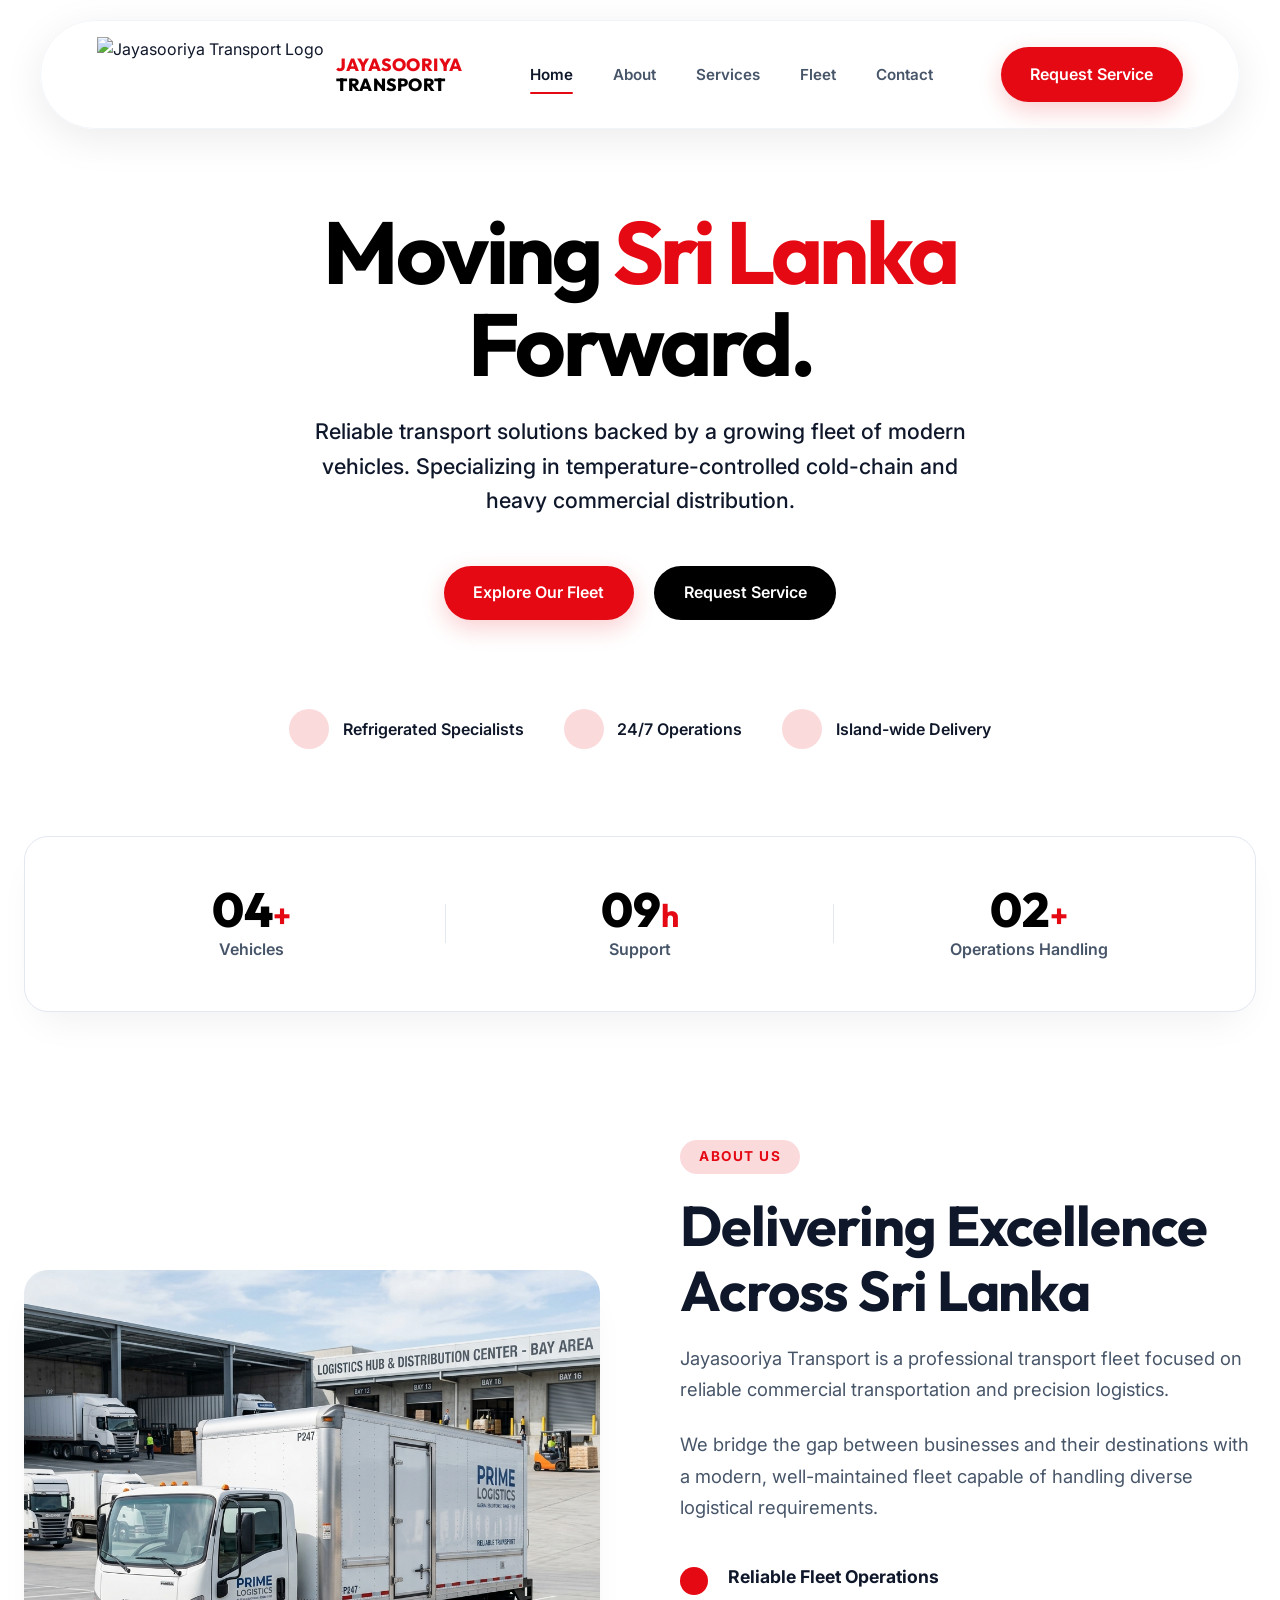
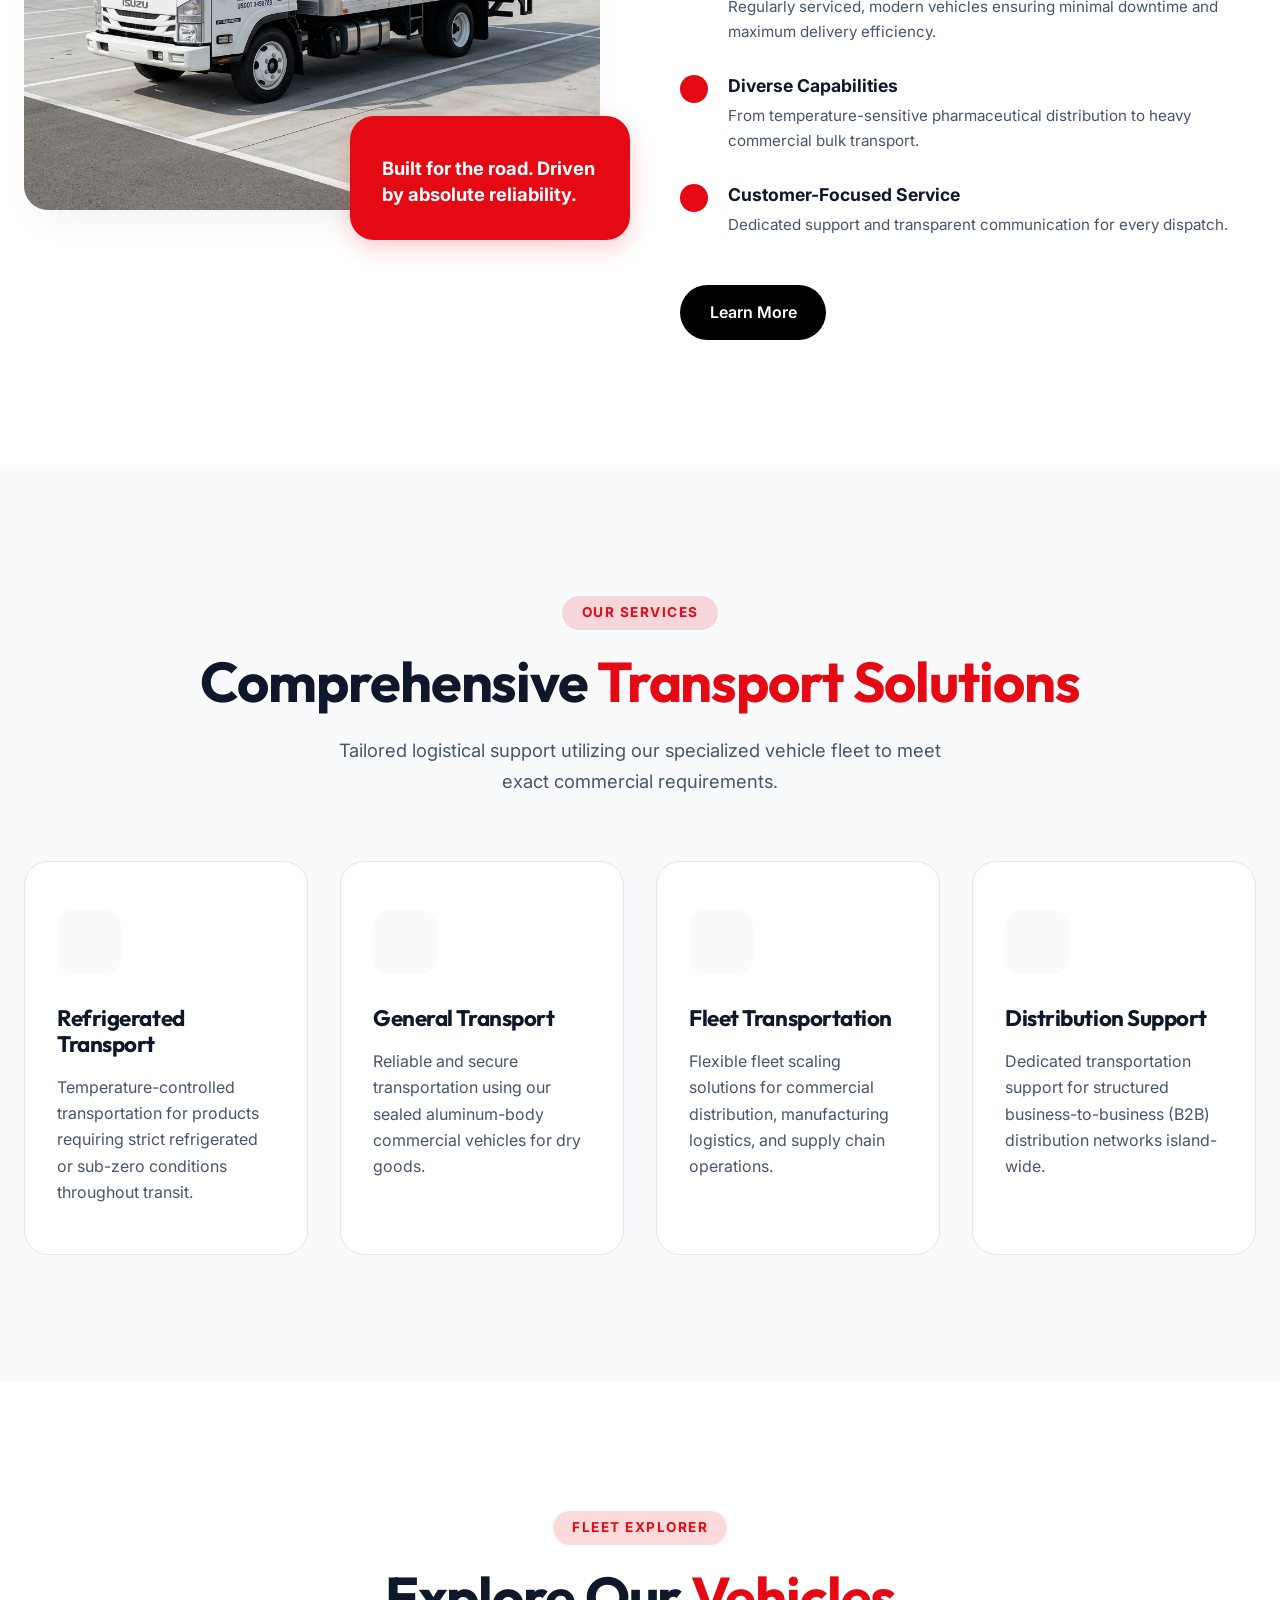
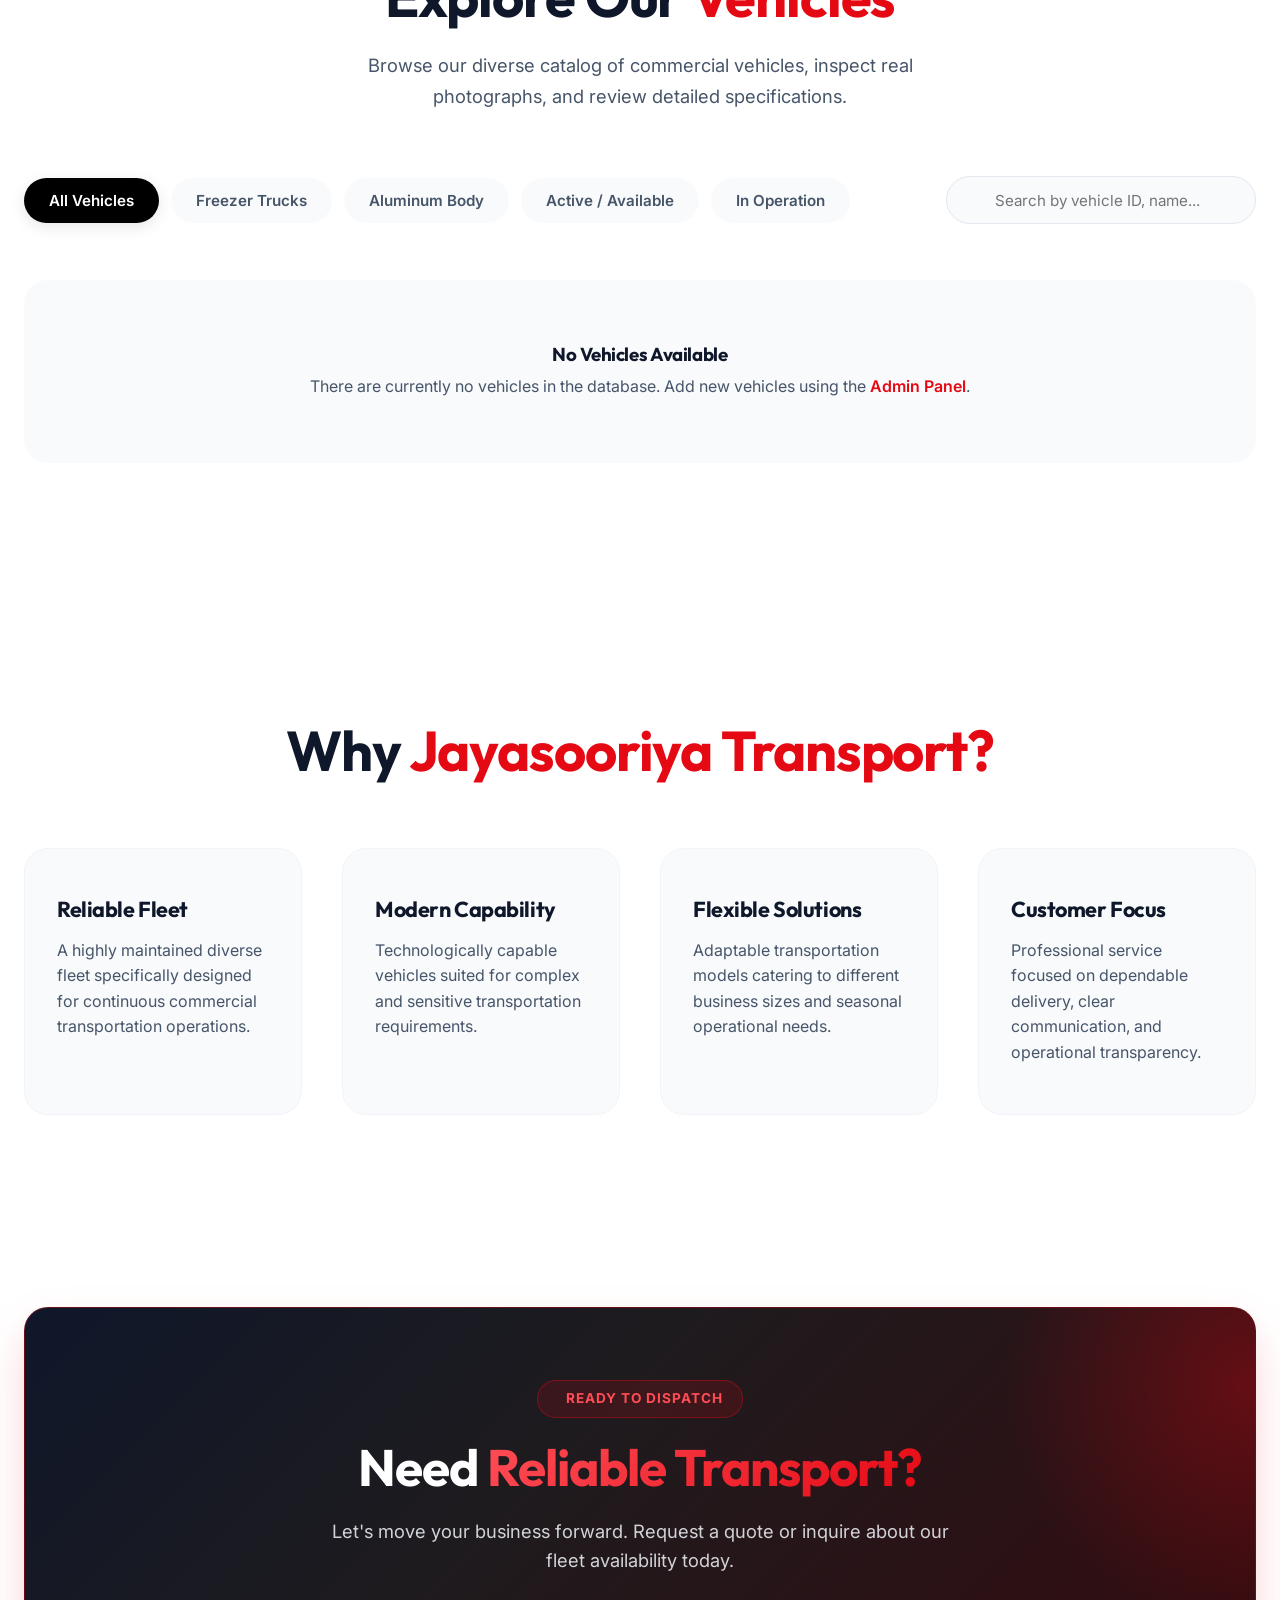
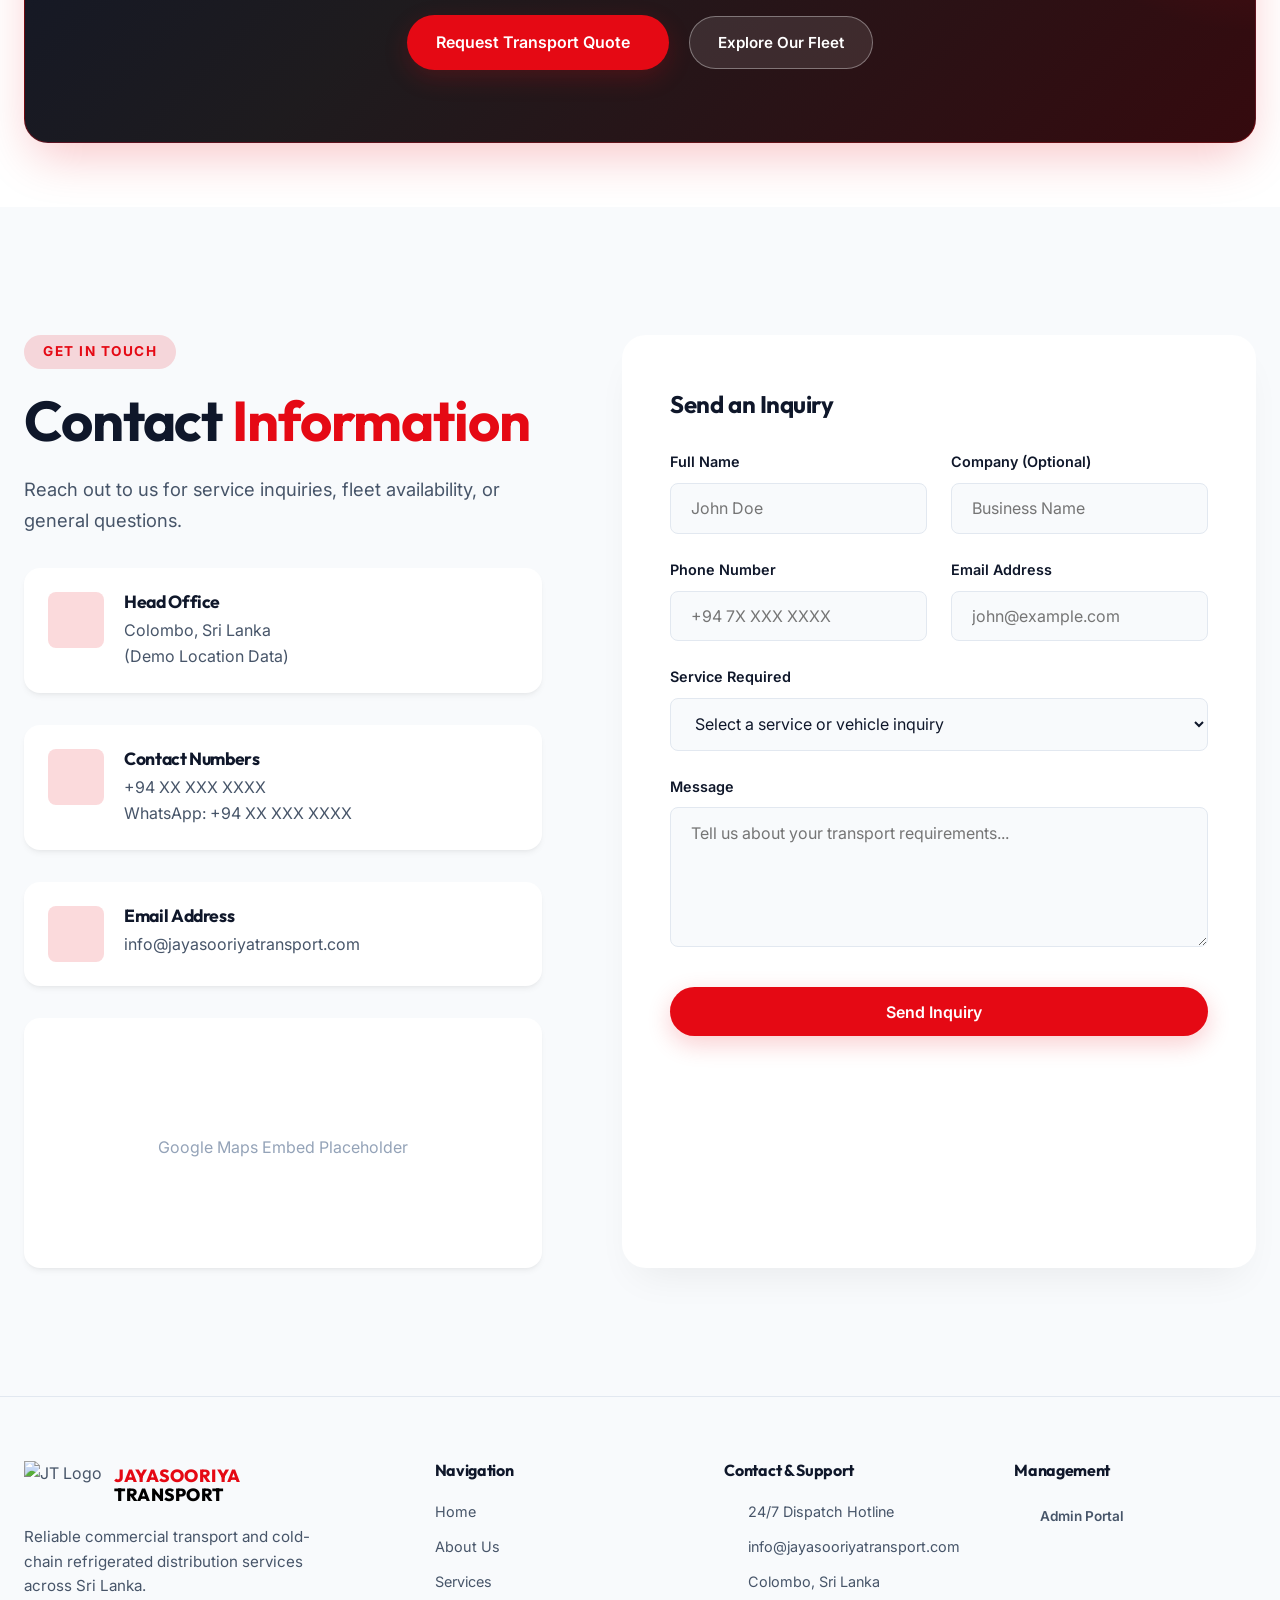
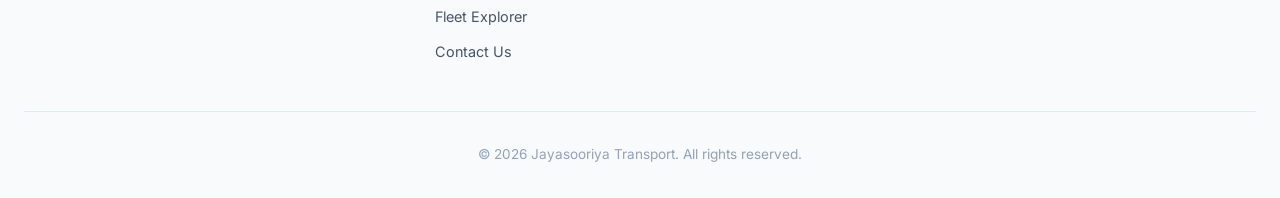
==== index.html @ 988f0a49 "UI Updates" ====
<!DOCTYPE html>
<html lang="en">
<head>
    <meta charset="UTF-8">
    <meta name="viewport" content="width=device-width, initial-scale=1.0">
    <title>Jayasooriya Transport | Transport & Logistics Sri Lanka</title>
    <meta name="description" content="Professional transport and logistics company in Sri Lanka, specializing in refrigerated freezer trucks and aluminum-body commercial transportation.">
    
    <link rel="stylesheet" href="css/style.css">
    
    <!-- Lucide Icons -->
    <script src="https://unpkg.com/lucide@latest"></script>
</head>
<body>

    <!-- NAVBAR -->
    <nav class="navbar" id="navbar">
        <div class="container nav-container">
            <a href="#" class="brand-logo" style="display:flex; align-items:center; gap:0.75rem; text-decoration:none;">
                <img src="https://i.postimg.cc/vHqSfWQH/Site-Logo.png" alt="Jayasooriya Transport Logo" class="brand-logo-img" id="mainLogo">
                <div class="brand-title" style="display:flex; flex-direction:column; font-family:var(--font-heading); font-size:1.1rem; font-weight:800; line-height:1.1; letter-spacing:0.5px;">
                    <span style="color: var(--primary);">JAYASOORIYA</span>
                    <span style="color: var(--secondary);">TRANSPORT</span>
                </div>
            </a>

            <ul class="nav-menu">
                <li><a href="#home" class="nav-link active">Home</a></li>
                <li><a href="#about" class="nav-link">About</a></li>
                <li><a href="#services" class="nav-link">Services</a></li>
                <li><a href="#fleet" class="nav-link">Fleet</a></li>
                <li><a href="#contact" class="nav-link">Contact</a></li>
            </ul>

            <div class="nav-actions">
                <a href="#contact" class="btn btn-primary">Request Service</a>
                <button class="mobile-toggle" id="mobileToggle" aria-label="Toggle Menu">
                    <i data-lucide="menu"></i>
                </button>
            </div>
        </div>
    </nav>

    <!-- MOBILE DRAWER -->
    <div class="drawer-overlay" id="drawerOverlay"></div>
    <div class="mobile-drawer" id="mobileDrawer">
        <div>
            <div class="drawer-header">
                <div class="brand-logo" style="display:flex; align-items:center; gap:0.75rem;">
                    <img src="https://i.postimg.cc/vHqSfWQH/Site-Logo.png" alt="JT Logo" class="brand-logo-img" style="height: 48px;">
                    <div class="brand-title" style="display:flex; flex-direction:column; font-family:var(--font-heading); font-size:1rem; font-weight:800; line-height:1.1; letter-spacing:0.5px;">
                        <span style="color: var(--primary);">JAYASOORIYA</span>
                        <span style="color: var(--secondary);">TRANSPORT</span>
                    </div>
                </div>
                <button class="mobile-toggle" id="closeDrawer" style="display:block;">
                    <i data-lucide="x"></i>
                </button>
            </div>
            <ul class="drawer-menu">
                <li><a href="#home" class="drawer-link drawer-close-trigger">Home</a></li>
                <li><a href="#about" class="drawer-link drawer-close-trigger">About Us</a></li>
                <li><a href="#services" class="drawer-link drawer-close-trigger">Our Services</a></li>
                <li><a href="#fleet" class="drawer-link drawer-close-trigger">Vehicle Fleet</a></li>
                <li><a href="#contact" class="drawer-link drawer-close-trigger">Contact</a></li>
                <li><a href="admin/index.html" class="drawer-link" style="color:var(--text-subtle); font-size:1rem; margin-top:2rem;">Admin Panel Demo</a></li>
            </ul>
        </div>
        <a href="#contact" class="btn btn-primary drawer-close-trigger" style="width: 100%;">Request Transport Service</a>
    </div>

    <!-- HERO SECTION WITH VIDEO BACKGROUND -->
    <section class="hero-video" id="home">
        <video autoplay muted loop playsinline class="hero-bg-video">
            <source src="assets/vehicles/demo-video.mp4" type="video/mp4">
        </video>
        <div class="hero-overlay"></div>
        
        <div class="container hero-content-center">
            <h1 class="hero-title">Moving <span class="text-gradient">Sri Lanka</span> Forward.</h1>
            <p class="hero-text">Reliable transport solutions backed by a growing fleet of modern vehicles. Specializing in temperature-controlled cold-chain and heavy commercial distribution.</p>
            
            <div class="hero-cta">
                <a href="#fleet" class="btn btn-primary">Explore Our Fleet</a>
                <a href="#contact" class="btn btn-secondary">Request Service</a>
            </div>

            <div class="hero-highlights">
                <div class="highlight-item">
                    <div class="highlight-icon"><i data-lucide="snowflake"></i></div>
                    <span>Refrigerated Specialists</span>
                </div>
                <div class="highlight-item">
                    <div class="highlight-icon"><i data-lucide="shield-check"></i></div>
                    <span>24/7 Operations</span>
                </div>
                <div class="highlight-item">
                    <div class="highlight-icon"><i data-lucide="map-pin"></i></div>
                    <span>Island-wide Delivery</span>
                </div>
            </div>
        </div>
    </section>

    <!-- HERO STATS BAR -->
    <div class="container hero-stats-bar">
        <div class="stats-card-container" id="statsContainer">
            <div class="stat-item">
                <div class="stat-number"><span data-target="10">00</span><span class="stat-suffix">+</span></div>
                <div class="stat-label">Vehicles</div>
            </div>
            <div class="stat-item">
                <div class="stat-number"><span data-target="24">00</span><span class="stat-suffix">h</span></div>
                <div class="stat-label">Support</div>
            </div>
            <div class="stat-item">
                <div class="stat-number"><span data-target="4">0</span><span class="stat-suffix">+</span></div>
                <div class="stat-label">Operations Handling</div>
            </div>
        </div>
    </div>

    <!-- ABOUT SECTION -->
    <section class="about-section" id="about">
        <div class="container about-grid">
            <div class="about-image-stack">
                <img src="assets/vehicles/aluminum-truck-1.png" alt="Jayasooriya Logistics" class="about-main-img" onerror="this.src='https://images.unsplash.com/photo-1592838064575-70ed626d3a0e?auto=format&fit=crop&w=800&q=80'">
                <div class="about-experience-badge">
                    <i data-lucide="quote" class="badge-quote-icon"></i>
                    <div class="badge-quote-text">Built for the road. Driven by absolute reliability.</div>
                </div>
            </div>
            <div class="about-content">
                <div class="section-tag">About Us</div>
                <h2 class="section-heading">Delivering Excellence <br>Across Sri Lanka</h2>
                <p class="section-subtitle" style="margin-bottom: 1.5rem;">Jayasooriya Transport is a professional transport fleet focused on reliable commercial transportation and precision logistics.</p>
                <p class="section-subtitle">We bridge the gap between businesses and their destinations with a modern, well-maintained fleet capable of handling diverse logistical requirements.</p>

                <div class="about-content-list">
                    <div class="about-list-item">
                        <div class="about-check-icon"><i data-lucide="check"></i></div>
                        <div class="about-item-text">
                            <strong>Reliable Fleet Operations</strong>
                            <p>Regularly serviced, modern vehicles ensuring minimal downtime and maximum delivery efficiency.</p>
                        </div>
                    </div>
                    <div class="about-list-item">
                        <div class="about-check-icon"><i data-lucide="check"></i></div>
                        <div class="about-item-text">
                            <strong>Diverse Capabilities</strong>
                            <p>From temperature-sensitive pharmaceutical distribution to heavy commercial bulk transport.</p>
                        </div>
                    </div>
                    <div class="about-list-item">
                        <div class="about-check-icon"><i data-lucide="check"></i></div>
                        <div class="about-item-text">
                            <strong>Customer-Focused Service</strong>
                            <p>Dedicated support and transparent communication for every dispatch.</p>
                        </div>
                    </div>
                </div>
                <a href="#services" class="btn btn-secondary">Learn More</a>
            </div>
        </div>
    </section>

    <!-- SERVICES SECTION -->
    <section class="services-section" id="services">
        <div class="container">
            <div class="section-header">
                <div class="section-tag">Our Services</div>
                <h2 class="section-heading">Comprehensive <span class="text-gradient">Transport Solutions</span></h2>
                <p class="section-subtitle">Tailored logistical support utilizing our specialized vehicle fleet to meet exact commercial requirements.</p>
            </div>

            <div class="services-grid">
                <!-- Refrigerated -->
                <div class="service-card cyan">
                    <div class="service-icon-box"><i data-lucide="snowflake"></i></div>
                    <h3 class="service-title">Refrigerated Transport</h3>
                    <p class="service-desc">Temperature-controlled transportation for products requiring strict refrigerated or sub-zero conditions throughout transit.</p>
                </div>
                <!-- General -->
                <div class="service-card">
                    <div class="service-icon-box"><i data-lucide="package"></i></div>
                    <h3 class="service-title">General Transport</h3>
                    <p class="service-desc">Reliable and secure transportation using our sealed aluminum-body commercial vehicles for dry goods.</p>
                </div>
                <!-- Fleet -->
                <div class="service-card">
                    <div class="service-icon-box"><i data-lucide="truck"></i></div>
                    <h3 class="service-title">Fleet Transportation</h3>
                    <p class="service-desc">Flexible fleet scaling solutions for commercial distribution, manufacturing logistics, and supply chain operations.</p>
                </div>
                <!-- Distribution -->
                <div class="service-card">
                    <div class="service-icon-box"><i data-lucide="map-pin"></i></div>
                    <h3 class="service-title">Distribution Support</h3>
                    <p class="service-desc">Dedicated transportation support for structured business-to-business (B2B) distribution networks island-wide.</p>
                </div>
            </div>
        </div>
    </section>

    <!-- FLEET EXPLORER SECTION (CORE) -->
    <section class="fleet-section" id="fleet">
        <div class="container">
            <div class="section-header">
                <div class="section-tag">Fleet Explorer</div>
                <h2 class="section-heading">Explore Our <span class="text-gradient">Vehicles</span></h2>
                <p class="section-subtitle">Browse our diverse catalog of commercial vehicles, inspect real photographs, and review detailed specifications.</p>
            </div>

            <!-- Fleet Controls -->
            <div class="fleet-controls">
                <div class="fleet-filters" id="fleetFilters">
                    <button class="filter-btn active" data-filter="all">All Vehicles</button>
                    <button class="filter-btn" data-filter="freezer">Freezer Trucks</button>
                    <button class="filter-btn" data-filter="aluminum">Aluminum Body</button>
                    <button class="filter-btn" data-filter="status-active">Active / Available</button>
                    <button class="filter-btn" data-filter="status-operation">In Operation</button>
                </div>
                <div class="fleet-search-box">
                    <i data-lucide="search" class="fleet-search-icon"></i>
                    <input type="text" class="fleet-search-input" id="fleetSearchInput" placeholder="Search by vehicle ID, name...">
                </div>
            </div>

            <!-- Fleet Grid -->
            <div class="fleet-grid" id="fleetGrid">
                <!-- Vehicle Cards will be dynamically injected here by fleet.js -->
            </div>
        </div>
    </section>

    <!-- WHY CHOOSE US -->
    <section class="why-us-section">
        <div class="container">
            <div class="section-header">
                <h2 class="section-heading">Why <span class="text-gradient">Jayasooriya Transport?</span></h2>
            </div>
            <div class="why-grid">
                <div class="why-card">
                    <i data-lucide="shield" class="why-icon"></i>
                    <h3 class="why-title">Reliable Fleet</h3>
                    <p class="why-desc">A highly maintained diverse fleet specifically designed for continuous commercial transportation operations.</p>
                </div>
                <div class="why-card">
                    <i data-lucide="settings" class="why-icon"></i>
                    <h3 class="why-title">Modern Capability</h3>
                    <p class="why-desc">Technologically capable vehicles suited for complex and sensitive transportation requirements.</p>
                </div>
                <div class="why-card">
                    <i data-lucide="git-merge" class="why-icon"></i>
                    <h3 class="why-title">Flexible Solutions</h3>
                    <p class="why-desc">Adaptable transportation models catering to different business sizes and seasonal operational needs.</p>
                </div>
                <div class="why-card">
                    <i data-lucide="users" class="why-icon"></i>
                    <h3 class="why-title">Customer Focus</h3>
                    <p class="why-desc">Professional service focused on dependable delivery, clear communication, and operational transparency.</p>
                </div>
            </div>
        </div>
    </section>

    <!-- CTA BANNER -->
    <section class="cta-banner-section">
        <div class="container">
            <div class="cta-box">
                <div class="cta-badge"><i data-lucide="truck"></i> Ready to Dispatch</div>
                <h2 class="cta-title">Need <span class="cta-highlight">Reliable Transport?</span></h2>
                <p class="cta-desc">Let's move your business forward. Request a quote or inquire about our fleet availability today.</p>
                <div class="cta-buttons">
                    <a href="#contact" class="btn btn-primary btn-lg">Request Transport Quote <i data-lucide="arrow-right"></i></a>
                    <a href="#fleet" class="btn btn-cta-outline">Explore Our Fleet</a>
                </div>
            </div>
        </div>
    </section>

    <!-- CONTACT & LOCATION SECTION -->
    <section class="contact-section" id="contact">
        <div class="container contact-grid">
            
            <div class="contact-info-panel">
                <div>
                    <div class="section-tag">Get in Touch</div>
                    <h2 class="section-heading">Contact <span class="text-gradient">Information</span></h2>
                    <p class="section-subtitle">Reach out to us for service inquiries, fleet availability, or general questions.</p>
                </div>

                <div class="info-card">
                    <div class="info-icon"><i data-lucide="map-pin"></i></div>
                    <div class="info-details">
                        <h4>Head Office</h4>
                        <p>Colombo, Sri Lanka<br>(Demo Location Data)</p>
                    </div>
                </div>

                <div class="info-card">
                    <div class="info-icon"><i data-lucide="phone"></i></div>
                    <div class="info-details">
                        <h4>Contact Numbers</h4>
                        <p>+94 XX XXX XXXX</p>
                        <p>WhatsApp: +94 XX XXX XXXX</p>
                    </div>
                </div>

                <div class="info-card">
                    <div class="info-icon"><i data-lucide="mail"></i></div>
                    <div class="info-details">
                        <h4>Email Address</h4>
                        <a href="mailto:info@jayasooriyatransport.com">info@jayasooriyatransport.com</a>
                    </div>
                </div>

                <!-- Google Maps Placeholder -->
                <div class="map-placeholder-box">
                    <div style="color:var(--text-subtle); display:flex; flex-direction:column; align-items:center; gap:0.5rem;">
                        <i data-lucide="map" style="font-size: 2rem;"></i>
                        <span>Google Maps Embed Placeholder</span>
                    </div>
                    <!-- Replace with real iframe when available -->
                    <!-- <iframe src="MAPS_URL" allowfullscreen="" loading="lazy"></iframe> -->
                </div>
            </div>

            <div class="contact-form-card">
                <h3 style="font-size: 1.5rem; margin-bottom: 2rem;">Send an Inquiry</h3>
                <form id="contactForm">
                    <div class="form-group-row">
                        <div class="form-group">
                            <label class="form-label">Full Name</label>
                            <input type="text" class="form-control" required placeholder="John Doe">
                        </div>
                        <div class="form-group">
                            <label class="form-label">Company (Optional)</label>
                            <input type="text" class="form-control" placeholder="Business Name">
                        </div>
                    </div>
                    <div class="form-group-row">
                        <div class="form-group">
                            <label class="form-label">Phone Number</label>
                            <input type="tel" class="form-control" required placeholder="+94 7X XXX XXXX">
                        </div>
                        <div class="form-group">
                            <label class="form-label">Email Address</label>
                            <input type="email" class="form-control" required placeholder="john@example.com">
                        </div>
                    </div>
                    <div class="form-group">
                        <label class="form-label">Service Required</label>
                        <select class="form-control" id="serviceSelect" required>
                            <option value="" disabled selected>Select a service or vehicle inquiry</option>
                            <option value="refrigerated">Refrigerated Transport</option>
                            <option value="general">General Cargo Transport</option>
                            <option value="fleet">Fleet Logistics</option>
                            <option value="specific_vehicle" id="specificVehicleOption">Inquire about specific vehicle</option>
                            <option value="other">Other Inquiry</option>
                        </select>
                    </div>
                    <div class="form-group" id="vehicleIdGroup" style="display: none;">
                        <label class="form-label">Vehicle ID</label>
                        <input type="text" class="form-control" id="inquiryVehicleId" readonly style="background: var(--dark-bg); color: var(--primary);">
                    </div>
                    <div class="form-group">
                        <label class="form-label">Message</label>
                        <textarea class="form-control" required placeholder="Tell us about your transport requirements..."></textarea>
                    </div>
                    <button type="submit" class="btn btn-primary" style="width: 100%; margin-top: 1rem;">Send Inquiry <i data-lucide="send"></i></button>
                </form>
            </div>

        </div>
    </section>

    <!-- FOOTER -->
    <footer class="footer">
        <div class="container">
            <div class="footer-grid">
                <div class="footer-brand">
                    <div class="brand-logo" style="display:flex; align-items:center; gap:0.75rem;">
                        <img src="https://i.postimg.cc/vHqSfWQH/Site-Logo.png" alt="JT Logo" class="brand-logo-img" style="height: 48px;">
                        <div class="brand-title" style="display:flex; flex-direction:column; font-family:var(--font-heading); font-size:1.1rem; font-weight:800; line-height:1.1; letter-spacing:0.5px;">
                            <span style="color: var(--primary);">JAYASOORIYA</span>
                            <span style="color: var(--secondary);">TRANSPORT</span>
                        </div>
                    </div>
                    <p>Reliable commercial transport and cold-chain refrigerated distribution services across Sri Lanka.</p>
                </div>
                
                <div>
                    <h4 class="footer-title">Navigation</h4>
                    <ul class="footer-links">
                        <li><a href="#home">Home</a></li>
                        <li><a href="#about">About Us</a></li>
                        <li><a href="#services">Services</a></li>
                        <li><a href="#fleet">Fleet Explorer</a></li>
                        <li><a href="#contact">Contact Us</a></li>
                    </ul>
                </div>

                <div>
                    <h4 class="footer-title">Contact & Support</h4>
                    <ul class="footer-links">
                        <li><i data-lucide="phone" style="width:16px; display:inline-block; vertical-align:middle; margin-right:4px;"></i> 24/7 Dispatch Hotline</li>
                        <li><i data-lucide="mail" style="width:16px; display:inline-block; vertical-align:middle; margin-right:4px;"></i> info@jayasooriyatransport.com</li>
                        <li><i data-lucide="map-pin" style="width:16px; display:inline-block; vertical-align:middle; margin-right:4px;"></i> Colombo, Sri Lanka</li>
                    </ul>
                </div>

                <div>
                    <h4 class="footer-title">Management</h4>
                    <ul class="footer-links">
                        <li><a href="admin/index.html" class="btn btn-outline" style="padding: 6px 16px; font-size: 0.85rem;"><i data-lucide="lock"></i> Admin Portal</a></li>
                    </ul>
                </div>
            </div>

            <div class="footer-bottom">
                <p>&copy; 2026 Jayasooriya Transport. All rights reserved.</p>
            </div>
        </div>
    </footer>

    <!-- VEHICLE DETAIL MODAL (Injected/managed by fleet.js) -->
    <div class="modal-backdrop" id="vehicleModal">
        <div class="modal-dialog">
            <button class="modal-close-btn" id="closeVehicleModal" aria-label="Close modal">
                <i data-lucide="x"></i>
            </button>
            <div class="modal-content-grid" id="modalContent">
                <!-- Content dynamically injected here -->
            </div>
        </div>
    </div>

    <!-- LIGHTBOX MODAL (For full screen image view) -->
    <div class="lightbox-modal" id="lightboxModal">
        <button class="lightbox-close" id="lightboxClose"><i data-lucide="x"></i></button>
        <img src="" alt="Full Screen" class="lightbox-img" id="lightboxImage">
        <button class="gallery-nav-btn gallery-prev" id="lightboxPrev"><i data-lucide="chevron-left"></i></button>
        <button class="gallery-nav-btn gallery-next" id="lightboxNext"><i data-lucide="chevron-right"></i></button>
    </div>

    <!-- TOAST NOTIFICATION -->
    <div class="toast-notification" id="toastBox">
        <i data-lucide="check-circle" style="color: var(--status-active);"></i>
        <div>
            <strong style="display:block; font-size: 0.95rem;">Success</strong>
            <span style="font-size: 0.85rem; color: var(--text-muted);" id="toastMessage">Your message has been sent.</span>
        </div>
    </div>

    <!-- Scripts -->
    <script src="js/config.js"></script>
    <script src="js/neon-db.js"></script>
    <script src="js/fleet-data.js"></script>
    <script src="js/fleet.js"></script>
    <script src="js/main.js"></script>
    
    <!-- Initialize Lucide Icons -->
    <script>
        lucide.createIcons();
    </script>
</body>
</html>
---- css/style.css ----
/* ==========================================================================
   JAYASOORIYA TRANSPORT - NEXT-GEN LIGHT DESIGN SYSTEM
   ========================================================================== */

@import url('https://fonts.googleapis.com/css2?family=Inter:wght@300;400;500;600;700&family=Outfit:wght@400;500;600;700;800&display=swap');

/* --- COLOR SYSTEM & DESIGN TOKENS --- */
:root {
    /* Brand Colors */
    --primary: #E50914;          /* Bold Brand Red */
    --primary-hover: #B80710;
    --primary-glow: rgba(229, 9, 20, 0.15);
    
    --secondary: #000000;        /* Deep Black */
    --secondary-hover: #1A1A1A;
    --secondary-glow: rgba(0, 0, 0, 0.1);

    /* Backgrounds */
    --bg-light: #FFFFFF;         /* Crisp White */
    --surface: #F8FAFC;          /* Soft Gray for sections */
    --surface-elevated: #FFFFFF; /* Cards */
    
    /* Borders */
    --border-light: #F1F5F9;
    --border: #E2E8F0;
    --border-dark: #CBD5E1;

    /* Typography */
    --text-main: #0F172A;        /* Near black for readability */
    --text-muted: #475569;       /* Slate gray for secondary text */
    --text-subtle: #94A3B8;

    /* Status Colors */
    --status-active: #10B981;    /* Emerald green */
    --status-active-bg: rgba(16, 185, 129, 0.1);
    --status-operation: #3B82F6; /* Sapphire blue */
    --status-operation-bg: rgba(59, 130, 246, 0.1);

    /* Fonts */
    --font-heading: 'Outfit', -apple-system, BlinkMacSystemFont, sans-serif;
    --font-body: 'Inter', -apple-system, BlinkMacSystemFont, sans-serif;

    /* Geometry */
    --radius-sm: 8px;
    --radius-md: 16px;
    --radius-lg: 24px;
    --radius-full: 9999px;

    /* Shadows (Soft & Modern) */
    --shadow-sm: 0 4px 6px -1px rgba(0, 0, 0, 0.05), 0 2px 4px -2px rgba(0, 0, 0, 0.05);
    --shadow-card: 0 20px 40px -15px rgba(0, 0, 0, 0.07);
    --shadow-hover: 0 25px 50px -12px rgba(0, 0, 0, 0.15);
    --shadow-glow: 0 8px 25px rgba(229, 9, 20, 0.2);

    /* Animation */
    --transition-fast: 0.2s cubic-bezier(0.4, 0, 0.2, 1);
    --transition-normal: 0.4s cubic-bezier(0.16, 1, 0.3, 1);
}

/* --- RESET & BASE STYLES --- */
*, *::before, *::after {
    box-sizing: border-box;
    margin: 0;
    padding: 0;
}

html {
    scroll-behavior: smooth;
    font-size: 16px;
}

body {
    font-family: var(--font-body);
    background-color: var(--bg-light);
    color: var(--text-main);
    line-height: 1.6;
    overflow-x: hidden;
    -webkit-font-smoothing: antialiased;
}

a {
    color: inherit;
    text-decoration: none;
}

button, input, select, textarea {
    font-family: inherit;
    font-size: inherit;
}

img {
    max-width: 100%;
    height: auto;
    display: block;
}

.container {
    width: 100%;
    max-width: 1280px;
    margin: 0 auto;
    padding: 0 1.5rem;
}

/* --- TYPOGRAPHY UTILITIES --- */
h1, h2, h3, h4, h5, h6 {
    font-family: var(--font-heading);
    font-weight: 700;
    line-height: 1.15;
    color: var(--text-main);
    letter-spacing: -0.02em;
}

.section-tag {
    display: inline-flex;
    align-items: center;
    gap: 0.5rem;
    padding: 0.4rem 1.2rem;
    background: var(--primary-glow);
    color: var(--primary);
    border-radius: var(--radius-full);
    font-size: 0.85rem;
    font-weight: 700;
    text-transform: uppercase;
    letter-spacing: 1.5px;
    margin-bottom: 1.25rem;
}

.section-heading {
    font-size: clamp(2.25rem, 4.5vw, 3.5rem);
    margin-bottom: 1.25rem;
}

.section-subtitle {
    color: var(--text-muted);
    font-size: 1.15rem;
    max-width: 650px;
    line-height: 1.7;
}

.text-gradient {
    color: var(--primary); /* Replaced gradient with solid brand red for cleaner look */
}

/* --- BUTTON SYSTEM --- */
.btn {
    display: inline-flex;
    align-items: center;
    justify-content: center;
    gap: 0.6rem;
    padding: 0.9rem 1.85rem;
    border-radius: var(--radius-full);
    font-weight: 600;
    font-size: 1rem;
    cursor: pointer;
    transition: var(--transition-fast);
    border: none;
    text-align: center;
    white-space: nowrap;
}

.btn-primary {
    background: var(--primary);
    color: #FFFFFF;
    box-shadow: var(--shadow-glow);
}

.btn-primary:hover {
    background: var(--primary-hover);
    transform: translateY(-2px);
    box-shadow: 0 12px 30px rgba(229, 9, 20, 0.3);
}

.btn-secondary {
    background: var(--secondary);
    color: #FFFFFF;
}

.btn-secondary:hover {
    background: var(--secondary-hover);
    transform: translateY(-2px);
    box-shadow: 0 10px 25px rgba(0, 0, 0, 0.2);
}

/* --- NAVIGATION BAR --- */
.navbar {
    position: fixed;
    top: 20px;
    left: 50%;
    transform: translateX(-50%);
    width: 95%;
    max-width: 1200px;
    border-radius: 100px;
    z-index: 1000;
    padding: 1rem 2rem;
    transition: var(--transition-normal);
    background: rgba(255, 255, 255, 0.95);
    backdrop-filter: blur(20px);
    -webkit-backdrop-filter: blur(20px);
    border: 1px solid var(--border-light);
    box-shadow: 0 10px 40px rgba(0, 0, 0, 0.08);
}

.navbar.scrolled {
    padding: 0.75rem 2rem;
    background: rgba(255, 255, 255, 0.98);
    box-shadow: 0 10px 30px rgba(0, 0, 0, 0.12);
}

.nav-container {
    display: flex;
    align-items: center;
    justify-content: space-between;
}

.brand-logo {
    display: flex;
    align-items: center;
}

.brand-logo-img {
    height: 75px;
    width: auto;
    object-fit: contain;
}

.nav-menu {
    display: flex;
    align-items: center;
    gap: 2.5rem;
    list-style: none;
}

.nav-link {
    font-weight: 600;
    font-size: 0.95rem;
    color: var(--text-muted);
    transition: var(--transition-fast);
    position: relative;
    padding: 0.5rem 0;
}

.nav-link:hover,
.nav-link.active {
    color: var(--text-main);
}

.nav-link::after {
    content: '';
    position: absolute;
    bottom: -2px;
    left: 0;
    width: 0;
    height: 2px;
    background: var(--primary);
    transition: var(--transition-fast);
    border-radius: 2px;
}

.nav-link:hover::after,
.nav-link.active::after {
    width: 100%;
}

.nav-actions {
    display: flex;
    align-items: center;
    gap: 1rem;
}

.mobile-toggle {
    display: none;
    background: transparent;
    border: none;
    color: var(--text-main);
    font-size: 1.5rem;
    cursor: pointer;
    padding: 0.5rem;
}

/* Mobile Drawer */
.mobile-drawer {
    position: fixed;
    top: 0;
    right: -100%;
    width: 85%;
    max-width: 400px;
    height: 100vh;
    background: var(--bg-light);
    z-index: 1001;
    padding: 2.5rem 2rem;
    display: flex;
    flex-direction: column;
    justify-content: space-between;
    transition: var(--transition-normal);
    box-shadow: -15px 0 50px rgba(0, 0, 0, 0.1);
}

.mobile-drawer.open {
    right: 0;
}

.drawer-overlay {
    position: fixed;
    inset: 0;
    background: rgba(15, 23, 42, 0.4);
    backdrop-filter: blur(4px);
    z-index: 1000;
    opacity: 0;
    pointer-events: none;
    transition: var(--transition-fast);
}

.drawer-overlay.open {
    opacity: 1;
    pointer-events: auto;
}

.drawer-header {
    display: flex;
    align-items: center;
    justify-content: space-between;
    margin-bottom: 3rem;
}

.drawer-menu {
    list-style: none;
    display: flex;
    flex-direction: column;
    gap: 1.75rem;
}

.drawer-link {
    font-size: 1.35rem;
    font-weight: 700;
    color: var(--text-main);
    transition: var(--transition-fast);
}

.drawer-link:hover,
.drawer-link.active {
    color: var(--primary);
}

/* --- HERO SECTION WITH VIDEO BACKGROUND --- */
.hero-video {
    position: relative;
    width: 100%;
    min-height: 100vh;
    display: flex;
    align-items: center;
    justify-content: center;
    overflow: hidden;
    padding-top: 160px;
    padding-bottom: 80px;
}

.hero-bg-video {
    position: absolute;
    top: 50%;
    left: 50%;
    min-width: 100%;
    min-height: 100%;
    width: auto;
    height: auto;
    transform: translate(-50%, -50%);
    object-fit: cover;
    z-index: -2;
}

.hero-overlay {
    position: absolute;
    inset: 0;
    background: linear-gradient(135deg, rgba(255, 255, 255, 0.6) 0%, rgba(255, 255, 255, 0.2) 100%);
    z-index: -1;
}

.hero-content-center {
    position: relative;
    z-index: 1;
    text-align: center;
    max-width: 900px;
    margin: 0 auto;
    display: flex;
    flex-direction: column;
    align-items: center;
}

.hero-title {
    font-size: clamp(3.5rem, 7vw, 5.5rem);
    margin-bottom: 1.5rem;
    letter-spacing: -0.04em;
    line-height: 1.05;
    color: var(--secondary);
}

.hero-title span {
    color: var(--primary);
}

.hero-text {
    font-size: 1.35rem;
    color: var(--text-main);
    margin-bottom: 3rem;
    max-width: 700px;
    line-height: 1.6;
    font-weight: 500;
}

.hero-cta {
    display: flex;
    gap: 1.25rem;
    justify-content: center;
    margin-bottom: 4rem;
}

.hero-highlights {
    display: flex;
    gap: 2.5rem;
    justify-content: center;
    flex-wrap: wrap;
    background: rgba(255, 255, 255, 0.85);
    backdrop-filter: blur(15px);
    padding: 1.5rem 3rem;
    border-radius: 100px;
    box-shadow: var(--shadow-md);
    border: 1px solid rgba(255, 255, 255, 0.6);
}

.highlight-item {
    display: flex;
    align-items: center;
    gap: 0.85rem;
    font-weight: 600;
    color: var(--text-main);
}

.highlight-icon {
    width: 40px;
    height: 40px;
    border-radius: 50%;
    background: var(--primary-glow);
    color: var(--primary);
    display: flex;
    align-items: center;
    justify-content: center;
    font-size: 1.1rem;
}

/* --- HERO STATISTICS BAR --- */
.hero-stats-bar {
    margin-top: -4rem;
    position: relative;
    z-index: 10;
}

.stats-card-container {
    background: var(--bg-light);
    border: 1px solid var(--border);
    border-radius: var(--radius-lg);
    padding: 3rem;
    display: grid;
    grid-template-columns: repeat(3, 1fr);
    gap: 2rem;
    box-shadow: var(--shadow-card);
}

.stat-item {
    text-align: center;
    position: relative;
}

.stat-item:not(:last-child)::after {
    content: '';
    position: absolute;
    right: -1rem;
    top: 25%;
    height: 50%;
    width: 1px;
    background: var(--border);
}

.stat-number {
    font-family: var(--font-heading);
    font-size: 3rem;
    font-weight: 800;
    color: var(--secondary);
    margin-bottom: 0.25rem;
    display: inline-block;
    line-height: 1;
}

.stat-label {
    color: var(--text-muted);
    font-size: 1rem;
    font-weight: 600;
}

.stat-suffix {
    color: var(--primary);
    font-size: 2rem;
    font-weight: 700;
}

/* --- ABOUT SECTION --- */
.about-section {
    padding: 8rem 0;
    background: var(--bg-light);
}

.about-grid {
    display: grid;
    grid-template-columns: 1fr 1fr;
    gap: 5rem;
    align-items: center;
}

.about-image-stack {
    position: relative;
}

.about-main-img {
    border-radius: var(--radius-lg);
    width: 100%;
    height: 540px;
    object-fit: cover;
    box-shadow: var(--shadow-card);
}

.about-experience-badge {
    position: absolute;
    bottom: -30px;
    right: -30px;
    background: var(--primary);
    color: #FFF;
    padding: 2rem;
    border-radius: var(--radius-lg);
    box-shadow: var(--shadow-glow);
    display: flex;
    flex-direction: column;
    gap: 0.5rem;
    max-width: 280px;
}

.badge-quote-icon {
    font-size: 2.5rem;
    opacity: 0.8;
}

.badge-quote-text {
    font-size: 1.15rem;
    font-weight: 700;
    line-height: 1.4;
}

.about-content-list {
    display: flex;
    flex-direction: column;
    gap: 1.75rem;
    margin: 2.5rem 0 3rem 0;
}

.about-list-item {
    display: flex;
    align-items: flex-start;
    gap: 1.25rem;
}

.about-check-icon {
    width: 28px;
    height: 28px;
    border-radius: 50%;
    background: var(--primary);
    color: #FFF;
    display: flex;
    align-items: center;
    justify-content: center;
    font-size: 0.9rem;
    flex-shrink: 0;
    margin-top: 0.2rem;
}

.about-item-text strong {
    display: block;
    color: var(--text-main);
    font-size: 1.1rem;
    margin-bottom: 0.25rem;
}

.about-item-text p {
    color: var(--text-muted);
    font-size: 0.95rem;
}

/* --- SERVICES SECTION --- */
.services-section {
    padding: 8rem 0;
    background: var(--surface);
}

.section-header {
    text-align: center;
    margin-bottom: 4rem;
}

.section-header .section-subtitle {
    margin: 0 auto;
}

.services-grid {
    display: grid;
    grid-template-columns: repeat(auto-fit, minmax(280px, 1fr));
    gap: 2rem;
}

.service-card {
    background: var(--bg-light);
    border: 1px solid var(--border);
    border-radius: var(--radius-lg);
    padding: 3rem 2rem;
    transition: var(--transition-normal);
    position: relative;
    overflow: hidden;
}

.service-card::after {
    content: '';
    position: absolute;
    bottom: 0;
    left: 0;
    width: 0;
    height: 4px;
    background: var(--primary);
    transition: var(--transition-normal);
}

.service-card:hover {
    transform: translateY(-8px);
    box-shadow: var(--shadow-hover);
    border-color: transparent;
}

.service-card:hover::after {
    width: 100%;
}

.service-icon-box {
    width: 64px;
    height: 64px;
    border-radius: 16px;
    background: var(--surface);
    color: var(--secondary);
    display: flex;
    align-items: center;
    justify-content: center;
    font-size: 1.8rem;
    margin-bottom: 2rem;
    transition: var(--transition-normal);
}

.service-card:hover .service-icon-box {
    background: var(--primary-glow);
    color: var(--primary);
    transform: scale(1.1);
}

.service-title {
    font-size: 1.4rem;
    margin-bottom: 1rem;
}

.service-desc {
    color: var(--text-muted);
    font-size: 1rem;
    line-height: 1.65;
}

/* --- FLEET EXPLORER SECTION --- */
.fleet-section {
    padding: 8rem 0;
    background: var(--bg-light);
}

.fleet-controls {
    display: flex;
    flex-wrap: wrap;
    align-items: center;
    justify-content: space-between;
    gap: 1.5rem;
    margin-bottom: 3.5rem;
}

.fleet-filters {
    display: flex;
    flex-wrap: wrap;
    gap: 0.75rem;
}

.filter-btn {
    padding: 0.75rem 1.5rem;
    border-radius: var(--radius-full);
    background: var(--surface);
    border: 1px solid transparent;
    color: var(--text-muted);
    font-size: 0.95rem;
    font-weight: 600;
    cursor: pointer;
    transition: var(--transition-fast);
}

.filter-btn:hover {
    color: var(--text-main);
    background: var(--border-light);
}

.filter-btn.active {
    background: var(--secondary);
    color: #FFF;
    box-shadow: 0 4px 15px rgba(0,0,0,0.1);
}

.fleet-search-box {
    position: relative;
    min-width: 300px;
}

.fleet-search-input {
    width: 100%;
    padding: 0.85rem 1.25rem 0.85rem 3rem;
    background: var(--surface);
    border: 1px solid var(--border);
    border-radius: var(--radius-full);
    color: var(--text-main);
    font-size: 0.95rem;
    transition: var(--transition-fast);
}

.fleet-search-input:focus {
    outline: none;
    border-color: var(--secondary);
    background: var(--bg-light);
    box-shadow: 0 0 0 4px var(--border-light);
}

.fleet-search-icon {
    position: absolute;
    left: 1.2rem;
    top: 50%;
    transform: translateY(-50%);
    color: var(--text-subtle);
    font-size: 1.1rem;
}

.fleet-grid {
    display: grid;
    grid-template-columns: repeat(auto-fill, minmax(350px, 1fr));
    gap: 2.5rem;
}

.vehicle-card {
    background: var(--bg-light);
    border: 1px solid var(--border);
    border-radius: var(--radius-lg);
    overflow: hidden;
    transition: var(--transition-normal);
    display: flex;
    flex-direction: column;
}

.vehicle-card:hover {
    transform: translateY(-8px);
    box-shadow: var(--shadow-hover);
    border-color: transparent;
}

.vehicle-card-image-wrap {
    position: relative;
    height: 240px;
    overflow: hidden;
    background: var(--surface);
}

.vehicle-card-img {
    width: 100%;
    height: 100%;
    object-fit: cover;
    transition: transform 0.6s ease;
}

.vehicle-card:hover .vehicle-card-img {
    transform: scale(1.05);
}

.vehicle-badge-id {
    position: absolute;
    top: 1rem;
    left: 1rem;
    padding: 0.4rem 1rem;
    background: var(--bg-light);
    border-radius: var(--radius-full);
    font-size: 0.85rem;
    font-weight: 700;
    color: var(--secondary);
    box-shadow: var(--shadow-sm);
}

.vehicle-badge-status {
    position: absolute;
    top: 1rem;
    right: 1rem;
    padding: 0.4rem 1rem;
    border-radius: var(--radius-full);
    font-size: 0.75rem;
    font-weight: 700;
    text-transform: uppercase;
    letter-spacing: 0.5px;
    box-shadow: var(--shadow-sm);
}

.status-active {
    background: var(--bg-light);
    color: var(--status-active);
}

.status-operation {
    background: var(--bg-light);
    color: var(--status-operation);
}

.vehicle-card-body {
    padding: 2rem;
    display: flex;
    flex-direction: column;
    flex-grow: 1;
}

.vehicle-category-tag {
    font-size: 0.8rem;
    font-weight: 700;
    color: var(--primary);
    text-transform: uppercase;
    letter-spacing: 1px;
    margin-bottom: 0.5rem;
}

.vehicle-card-title {
    font-size: 1.4rem;
    margin-bottom: 1rem;
}

.vehicle-specs-summary {
    display: flex;
    flex-wrap: wrap;
    gap: 0.75rem 1.25rem;
    margin-bottom: 2rem;
    padding-bottom: 1.5rem;
    border-bottom: 1px solid var(--border);
}

.spec-pill {
    font-size: 0.9rem;
    color: var(--text-muted);
    display: flex;
    align-items: center;
    gap: 0.5rem;
}

.spec-pill i {
    color: var(--secondary);
    font-size: 1rem;
}

.vehicle-card-footer {
    margin-top: auto;
}

.empty-fleet-state {
    grid-column: 1 / -1;
    text-align: center;
    padding: 6rem 2rem;
    background: var(--surface);
    border-radius: var(--radius-lg);
}

.empty-fleet-state i {
    font-size: 3rem;
    color: var(--text-subtle);
    margin-bottom: 1rem;
}

/* --- VEHICLE DETAIL MODAL & LIGHTBOX --- */
.modal-backdrop {
    position: fixed;
    inset: 0;
    z-index: 2000;
    background: rgba(15, 23, 42, 0.6);
    backdrop-filter: blur(8px);
    -webkit-backdrop-filter: blur(8px);
    display: flex;
    align-items: center;
    justify-content: center;
    padding: 2rem 1rem;
    opacity: 0;
    pointer-events: none;
    transition: var(--transition-fast);
    overflow-y: auto;
}

.modal-backdrop.active {
    opacity: 1;
    pointer-events: auto;
}

.modal-dialog {
    background: var(--bg-light);
    border-radius: var(--radius-lg);
    width: 100%;
    max-width: 1100px;
    max-height: 90vh;
    overflow-y: auto;
    box-shadow: 0 25px 50px -12px rgba(0, 0, 0, 0.25);
    position: relative;
    transform: scale(0.98);
    transition: var(--transition-normal);
}

.modal-backdrop.active .modal-dialog {
    transform: scale(1);
}

.modal-close-btn {
    position: absolute;
    top: 1.5rem;
    right: 1.5rem;
    z-index: 10;
    width: 44px;
    height: 44px;
    border-radius: 50%;
    background: var(--surface);
    border: none;
    color: var(--text-main);
    display: flex;
    align-items: center;
    justify-content: center;
    cursor: pointer;
    font-size: 1.25rem;
    transition: var(--transition-fast);
}

.modal-close-btn:hover {
    background: var(--border);
    transform: rotate(90deg);
}

.modal-content-grid {
    display: grid;
    grid-template-columns: 1fr 1fr;
}

.modal-gallery-side {
    padding: 2.5rem;
    background: var(--surface);
    display: flex;
    flex-direction: column;
    gap: 1.5rem;
}

.main-image-container {
    position: relative;
    height: 420px;
    border-radius: var(--radius-md);
    overflow: hidden;
    background: var(--bg-light);
    box-shadow: var(--shadow-sm);
}

.modal-main-img {
    width: 100%;
    height: 100%;
    object-fit: cover;
    transition: transform 0.4s ease;
    cursor: zoom-in;
}

.modal-main-img:hover {
    transform: scale(1.02);
}

.lightbox-trigger-badge {
    position: absolute;
    bottom: 1rem;
    right: 1rem;
    padding: 0.5rem 1rem;
    background: var(--bg-light);
    border-radius: var(--radius-full);
    font-size: 0.85rem;
    font-weight: 600;
    color: var(--text-main);
    cursor: pointer;
    display: flex;
    align-items: center;
    gap: 0.5rem;
    box-shadow: var(--shadow-sm);
}

.modal-thumbnails-strip {
    display: flex;
    gap: 1rem;
    overflow-x: auto;
    padding-bottom: 0.5rem;
}

.thumb-item {
    width: 100px;
    height: 75px;
    border-radius: var(--radius-sm);
    overflow: hidden;
    border: 3px solid transparent;
    cursor: pointer;
    opacity: 0.6;
    transition: var(--transition-fast);
    flex-shrink: 0;
}

.thumb-item.active,
.thumb-item:hover {
    opacity: 1;
    border-color: var(--primary);
}

.thumb-item img {
    width: 100%;
    height: 100%;
    object-fit: cover;
}

.modal-info-side {
    padding: 3.5rem 3rem;
    display: flex;
    flex-direction: column;
}

.modal-header-meta {
    display: flex;
    align-items: center;
    gap: 1rem;
    margin-bottom: 1rem;
}

.modal-vehicle-title {
    font-size: 2.5rem;
    margin-bottom: 1rem;
}

.modal-vehicle-desc {
    color: var(--text-muted);
    font-size: 1.05rem;
    margin-bottom: 2.5rem;
    line-height: 1.7;
}

.specs-grid-title {
    font-size: 1.15rem;
    font-weight: 700;
    margin-bottom: 1.25rem;
    display: flex;
    align-items: center;
    gap: 0.5rem;
    color: var(--secondary);
}

.specs-grid-table {
    display: grid;
    grid-template-columns: repeat(2, 1fr);
    gap: 1.25rem;
    margin-bottom: 3rem;
    background: var(--surface);
    padding: 1.5rem;
    border-radius: var(--radius-md);
    border: 1px solid var(--border);
}

.spec-cell {
    display: flex;
    flex-direction: column;
}

.spec-key {
    font-size: 0.8rem;
    color: var(--text-subtle);
    text-transform: uppercase;
    letter-spacing: 0.5px;
    margin-bottom: 0.25rem;
    font-weight: 600;
}

.spec-val {
    font-size: 1rem;
    font-weight: 600;
    color: var(--text-main);
}

.modal-action-footer {
    margin-top: auto;
}

/* Lightbox overlay */
.lightbox-modal {
    position: fixed;
    inset: 0;
    z-index: 3000;
    background: rgba(0, 0, 0, 0.95);
    display: flex;
    align-items: center;
    justify-content: center;
    opacity: 0;
    pointer-events: none;
    transition: var(--transition-fast);
}

.lightbox-modal.active {
    opacity: 1;
    pointer-events: auto;
}

.lightbox-img {
    max-width: 90vw;
    max-height: 85vh;
    object-fit: contain;
}

.lightbox-close {
    position: absolute;
    top: 2rem;
    right: 2rem;
    width: 48px;
    height: 48px;
    border-radius: 50%;
    background: rgba(255, 255, 255, 0.1);
    color: #fff;
    cursor: pointer;
    border: none;
    font-size: 1.5rem;
    display: flex;
    align-items: center;
    justify-content: center;
}

.gallery-nav-btn {
    position: absolute;
    top: 50%;
    transform: translateY(-50%);
    width: 56px;
    height: 56px;
    border-radius: 50%;
    background: rgba(255, 255, 255, 0.1);
    color: #fff;
    border: none;
    cursor: pointer;
    font-size: 2rem;
    display: flex;
    align-items: center;
    justify-content: center;
    transition: var(--transition-fast);
}

.gallery-nav-btn:hover {
    background: var(--primary);
}
.gallery-prev { left: 2rem; }
.gallery-next { right: 2rem; }

/* --- WHY CHOOSE US SECTION --- */
.why-us-section {
    padding: 8rem 0;
    background: var(--bg-light);
}

.why-grid {
    display: grid;
    grid-template-columns: repeat(auto-fit, minmax(260px, 1fr));
    gap: 2.5rem;
}

.why-card {
    background: var(--surface);
    border: 1px solid var(--border-light);
    padding: 3rem 2rem;
    border-radius: var(--radius-lg);
    transition: var(--transition-normal);
}

.why-card:hover {
    background: var(--bg-light);
    box-shadow: var(--shadow-hover);
    transform: translateY(-5px);
}

.why-icon {
    font-size: 2.5rem;
    color: var(--primary);
    margin-bottom: 1.5rem;
}

.why-title {
    font-size: 1.35rem;
    margin-bottom: 1rem;
}

.why-desc {
    color: var(--text-muted);
    font-size: 1rem;
    line-height: 1.6;
}

/* --- CALL TO ACTION BANNER --- */
.cta-banner-section {
    padding: 4rem 0;
    background: var(--bg-light);
}

.cta-box {
    background: linear-gradient(135deg, #0F172A 0%, #1E1B1E 40%, #350A0E 100%);
    border: 1px solid rgba(229, 9, 20, 0.35);
    border-radius: 24px;
    padding: 4.5rem 2.5rem;
    text-align: center;
    position: relative;
    overflow: hidden;
    box-shadow: 0 20px 50px -10px rgba(229, 9, 20, 0.25);
    display: flex;
    flex-direction: column;
    align-items: center;
}

.cta-box::before {
    content: '';
    position: absolute;
    top: -40%;
    right: -20%;
    width: 500px;
    height: 500px;
    border-radius: 50%;
    background: radial-gradient(circle, rgba(229, 9, 20, 0.3) 0%, transparent 70%);
    pointer-events: none;
}

.cta-badge {
    display: inline-flex;
    align-items: center;
    gap: 0.5rem;
    padding: 0.45rem 1.2rem;
    border-radius: 100px;
    background: rgba(229, 9, 20, 0.15);
    border: 1px solid rgba(229, 9, 20, 0.4);
    color: #FF4D56;
    font-size: 0.85rem;
    font-weight: 700;
    text-transform: uppercase;
    letter-spacing: 1px;
    margin-bottom: 1.25rem;
}

.cta-title {
    color: #FFFFFF;
    font-size: clamp(2.25rem, 4vw, 3.25rem);
    margin-bottom: 1.25rem;
    line-height: 1.15;
}

.cta-highlight {
    color: var(--primary);
    background: linear-gradient(135deg, #FF4D56 0%, #E50914 100%);
    -webkit-background-clip: text;
    -webkit-text-fill-color: transparent;
}

.cta-desc {
    color: rgba(241, 245, 249, 0.85);
    font-size: 1.15rem;
    max-width: 620px;
    margin: 0 auto 2.5rem auto;
    line-height: 1.6;
}

.cta-buttons {
    display: flex;
    justify-content: center;
    align-items: center;
    gap: 1.25rem;
    flex-wrap: wrap;
    position: relative;
    z-index: 2;
}

.btn-cta-outline {
    background: rgba(255, 255, 255, 0.1);
    border: 1px solid rgba(255, 255, 255, 0.35);
    color: #FFFFFF;
    padding: 0.85rem 1.75rem;
    border-radius: 100px;
    font-size: 0.95rem;
    font-weight: 600;
    transition: var(--transition-normal);
    text-decoration: none;
    display: inline-flex;
    align-items: center;
    gap: 0.5rem;
}

.btn-cta-outline:hover {
    background: #FFFFFF;
    color: #0F172A;
    border-color: #FFFFFF;
    transform: translateY(-2px);
}

/* --- CONTACT & LOCATION SECTION --- */
.contact-section {
    padding: 8rem 0;
    background: var(--surface);
}

.contact-grid {
    display: grid;
    grid-template-columns: 0.9fr 1.1fr;
    gap: 5rem;
}

.contact-info-panel {
    display: flex;
    flex-direction: column;
    gap: 2rem;
}

.info-card {
    display: flex;
    align-items: flex-start;
    gap: 1.25rem;
    padding: 1.5rem;
    background: var(--bg-light);
    border-radius: var(--radius-md);
    box-shadow: var(--shadow-sm);
}

.info-icon {
    width: 56px;
    height: 56px;
    border-radius: var(--radius-sm);
    background: var(--primary-glow);
    color: var(--primary);
    display: flex;
    align-items: center;
    justify-content: center;
    font-size: 1.5rem;
    flex-shrink: 0;
}

.info-details h4 {
    font-size: 1.1rem;
    margin-bottom: 0.35rem;
}

.info-details p, .info-details a {
    color: var(--text-muted);
    font-size: 1rem;
}

.info-details a:hover {
    color: var(--primary);
}

.map-placeholder-box {
    width: 100%;
    height: 250px;
    border-radius: var(--radius-md);
    overflow: hidden;
    background: var(--bg-light);
    position: relative;
    display: flex;
    align-items: center;
    justify-content: center;
    box-shadow: var(--shadow-sm);
}

.contact-form-card {
    background: var(--bg-light);
    border-radius: var(--radius-lg);
    padding: 3.5rem 3rem;
    box-shadow: var(--shadow-card);
}

.form-group-row {
    display: grid;
    grid-template-columns: 1fr 1fr;
    gap: 1.5rem;
}

.form-group {
    margin-bottom: 1.5rem;
    display: flex;
    flex-direction: column;
    gap: 0.6rem;
}

.form-label {
    font-size: 0.9rem;
    font-weight: 600;
    color: var(--text-main);
}

.form-control {
    width: 100%;
    padding: 0.9rem 1.25rem;
    background: var(--surface);
    border: 1px solid var(--border);
    border-radius: var(--radius-sm);
    color: var(--text-main);
    font-size: 1rem;
    transition: var(--transition-fast);
}

.form-control:focus {
    outline: none;
    border-color: var(--secondary);
    background: var(--bg-light);
    box-shadow: 0 0 0 4px var(--border-light);
}

textarea.form-control {
    resize: vertical;
    min-height: 140px;
}

/* Toast */
.toast-notification {
    position: fixed;
    bottom: 2rem;
    right: 2rem;
    z-index: 4000;
    padding: 1.25rem 2rem;
    background: var(--secondary);
    border-radius: var(--radius-md);
    color: #FFF;
    box-shadow: var(--shadow-hover);
    display: flex;
    align-items: center;
    gap: 1rem;
    transform: translateY(100px);
    opacity: 0;
    transition: var(--transition-normal);
}

.toast-notification.show {
    transform: translateY(0);
    opacity: 1;
}

/* --- FOOTER --- */
.footer {
    background: var(--surface);
    border-top: 1px solid var(--border);
    padding: 4rem 0 2rem 0;
    color: var(--text-muted);
}

.footer-grid {
    display: grid;
    grid-template-columns: 1.5fr repeat(3, 1fr);
    gap: 3rem;
    margin-bottom: 3rem;
}

.footer-brand p {
    margin-top: 1rem;
    font-size: 0.95rem;
    max-width: 300px;
    line-height: 1.6;
}

.footer-title {
    color: var(--text-main);
    font-size: 1rem;
    margin-bottom: 1.25rem;
    font-weight: 700;
}

.footer-links {
    list-style: none;
    display: flex;
    flex-direction: column;
    gap: 0.75rem;
    font-size: 0.9rem;
}

.footer-links a {
    color: var(--text-muted);
    text-decoration: none;
    transition: var(--transition-fast);
}

.footer-links a:hover {
    color: var(--primary);
}

.footer-bottom {
    padding-top: 2rem;
    border-top: 1px solid var(--border);
    display: flex;
    align-items: center;
    justify-content: center;
    font-size: 0.85rem;
    color: var(--text-subtle);
    text-align: center;
}

/* --- RESPONSIVE MEDIA QUERIES --- */

/* Tablet */
@media (max-width: 1024px) {
    .about-grid,
    .contact-grid,
    .modal-content-grid {
        grid-template-columns: 1fr;
    }

    .stats-card-container {
        grid-template-columns: repeat(2, 1fr);
    }

    .stat-item:nth-child(2)::after {
        display: none;
    }

    .footer-grid {
        grid-template-columns: 1fr 1fr;
    }

    .fleet-grid {
        grid-template-columns: repeat(auto-fill, minmax(300px, 1fr));
    }

    .modal-info-side {
        padding: 2.5rem 2rem;
    }
}

/* Mobile */
@media (max-width: 768px) {

    /* ===== GLOBAL OVERFLOW FIX ===== */
    html, body {
        overflow-x: hidden;
        width: 100%;
    }

    .container {
        padding: 0 1rem;
    }

    /* ===== NAVBAR ===== */
    .nav-menu, .nav-actions .btn {
        display: none;
    }
    .mobile-toggle {
        display: block;
    }
    .navbar {
        top: 8px;
        width: 94%;
        border-radius: 50px;
        padding: 0.6rem 1rem;
    }
    .brand-logo-img {
        height: 36px !important;
    }
    .brand-title {
        font-size: 0.75rem !important;
    }

    /* ===== HERO SECTION ===== */
    .hero-video {
        padding: 7rem 0 3rem 0;
        min-height: auto;
    }
    .hero-content-center {
        max-width: 100%;
        padding: 0 1rem;
    }
    .section-tag {
        font-size: 0.75rem;
        padding: 0.35rem 0.9rem;
    }
    .hero-title {
        font-size: 2.2rem;
        word-break: break-word;
    }
    .hero-text {
        font-size: 1rem;
        margin-bottom: 2rem;
        padding: 0 0.5rem;
    }
    .hero-cta {
        flex-direction: column;
        width: 100%;
        padding: 0 1rem;
        gap: 0.75rem;
        margin-bottom: 2rem;
    }
    .hero-cta .btn {
        width: 100%;
        justify-content: center;
    }
    .hero-highlights {
        flex-direction: column;
        gap: 1rem;
        padding: 1.25rem;
        border-radius: 16px;
        width: calc(100% - 2rem);
        margin: 0 1rem;
        align-items: flex-start;
    }
    .highlight-item {
        font-size: 0.9rem;
    }

    /* ===== STATS BAR ===== */
    .hero-stats-bar {
        margin-top: 1.5rem;
    }
    .stats-card-container {
        grid-template-columns: repeat(2, 1fr);
        gap: 1.25rem;
        padding: 1.5rem;
    }
    .stat-number {
        font-size: 2rem;
    }
    .stat-label {
        font-size: 0.85rem;
    }
    .stat-item::after {
        display: none !important;
    }

    /* ===== SECTIONS GENERAL ===== */
    .about-section,
    .services-section,
    .fleet-section,
    .why-us-section,
    .contact-section {
        padding: 4rem 0;
    }
    .cta-banner-section {
        padding: 2rem 0;
    }
    .section-heading {
        font-size: 1.75rem !important;
        padding: 0 0.5rem;
    }
    .section-subtitle {
        font-size: 1rem;
        padding: 0 0.5rem;
    }

    /* ===== ABOUT SECTION ===== */
    .about-grid {
        gap: 3rem;
    }
    .about-main-img {
        height: 280px;
    }
    .about-experience-badge {
        position: relative;
        bottom: auto;
        right: auto;
        margin-top: -2rem;
        margin-left: 1rem;
        margin-right: 1rem;
        max-width: none;
        padding: 1.25rem;
    }

    /* ===== SERVICES ===== */
    .services-grid {
        grid-template-columns: 1fr;
    }
    .service-card {
        padding: 2rem 1.5rem;
    }

    /* ===== FLEET ===== */
    .fleet-section {
        padding: 3rem 0;
    }
    .section-header {
        margin-bottom: 2rem;
    }
    .fleet-controls {
        flex-direction: column;
        align-items: stretch;
        gap: 1rem;
        margin-bottom: 2rem;
    }
    .fleet-filters {
        overflow-x: auto;
        flex-wrap: nowrap;
        gap: 0.5rem;
        padding-bottom: 0.5rem;
        -webkit-overflow-scrolling: touch;
    }
    .filter-btn {
        flex-shrink: 0;
        padding: 0.6rem 1.2rem;
        font-size: 0.85rem;
    }
    .fleet-search-box {
        width: 100%;
        min-width: unset;
    }
    .fleet-grid {
        grid-template-columns: 1fr;
        gap: 1.25rem;
    }
    .vehicle-card {
        border-radius: 16px;
    }
    .vehicle-card:hover {
        transform: none;
    }
    .vehicle-card-image-wrap {
        height: 200px;
    }
    .vehicle-card-body {
        padding: 1.25rem;
    }
    .vehicle-card-title {
        font-size: 1.2rem;
    }
    .vehicle-specs-summary {
        gap: 0.5rem 1rem;
        margin-bottom: 1.25rem;
        padding-bottom: 1rem;
    }
    .spec-pill {
        font-size: 0.8rem;
    }

    /* ===== WHY US ===== */
    .why-grid {
        grid-template-columns: 1fr;
    }
    .why-card {
        padding: 2rem 1.5rem;
    }

    /* ===== CTA BANNER ===== */
    .cta-box {
        padding: 3rem 1.5rem;
        border-radius: 16px;
    }
    .cta-title {
        font-size: 1.75rem;
    }
    .cta-desc {
        font-size: 1rem;
    }
    .cta-buttons {
        flex-direction: column;
        width: 100%;
    }
    .cta-buttons .btn {
        width: 100%;
    }

    /* ===== CONTACT ===== */
    .contact-grid {
        gap: 2.5rem;
    }
    .contact-form-card {
        padding: 2rem 1.25rem;
        border-radius: 16px;
    }
    .form-group-row {
        grid-template-columns: 1fr;
    }
    .info-card {
        padding: 1rem;
    }

    /* ===== FOOTER ===== */
    .footer {
        padding: 3rem 0 2rem 0;
    }
    .footer-grid {
        grid-template-columns: 1fr;
        gap: 2.5rem;
    }
    .footer-bottom {
        flex-direction: column;
        gap: 1rem;
        text-align: center;
    }

    /* ===== VEHICLE DETAIL MODAL — FULL MOBILE OVERHAUL ===== */
    .modal-backdrop {
        padding: 0;
        align-items: flex-end;
    }
    .modal-dialog {
        margin: 0;
        border-radius: 20px 20px 0 0;
        max-height: 92vh;
        width: 100%;
        max-width: 100%;
        overflow-y: auto;
        -webkit-overflow-scrolling: touch;
    }
    .modal-close-btn {
        position: absolute;
        top: 0.75rem;
        right: 0.75rem;
        z-index: 20;
        width: 36px;
        height: 36px;
        background: rgba(255,255,255,0.9);
        backdrop-filter: blur(10px);
        box-shadow: 0 2px 8px rgba(0,0,0,0.15);
    }
    .modal-content-grid {
        grid-template-columns: 1fr;
    }

    /* Gallery — full bleed image */
    .modal-gallery-side {
        padding: 0;
        gap: 0;
        background: var(--bg-light);
    }
    .main-image-container {
        height: 240px;
        border-radius: 0;
        box-shadow: none;
    }
    .modal-main-img {
        border-radius: 0;
    }
    .lightbox-trigger-badge {
        font-size: 0.75rem;
        padding: 0.4rem 0.8rem;
        bottom: 0.75rem;
        right: 0.75rem;
    }

    /* Thumbnails — horizontal scroll row */
    .modal-thumbnails-strip {
        gap: 0.5rem;
        padding: 0.75rem 1rem;
        overflow-x: auto;
        -webkit-overflow-scrolling: touch;
    }
    .thumb-item {
        width: 64px;
        height: 48px;
        border-radius: 8px;
        border-width: 2px;
        flex-shrink: 0;
    }

    /* Info side */
    .modal-info-side {
        padding: 1.25rem 1.25rem 2rem 1.25rem;
    }
    .modal-header-meta {
        flex-wrap: wrap;
        gap: 0.5rem;
        margin-bottom: 0.75rem;
    }
    .modal-header-meta .section-tag {
        font-size: 0.7rem;
        padding: 0.3rem 0.75rem;
    }
    .modal-vehicle-title {
        font-size: 1.35rem;
        margin-bottom: 0.75rem;
    }
    .modal-vehicle-desc {
        font-size: 0.9rem;
        margin-bottom: 1.5rem;
        line-height: 1.6;
    }
    .specs-grid-title {
        font-size: 1rem;
        margin-bottom: 0.75rem;
    }
    .specs-grid-table {
        grid-template-columns: 1fr 1fr;
        gap: 0.75rem;
        padding: 1rem;
        margin-bottom: 1.5rem;
    }
    .spec-key {
        font-size: 0.7rem;
    }
    .spec-val {
        font-size: 0.85rem;
    }
    .modal-action-footer {
        padding-bottom: 1rem;
    }
    .modal-action-footer .btn {
        width: 100%;
        justify-content: center;
        font-size: 0.9rem;
    }

    /* ===== LIGHTBOX ===== */
    .lightbox-modal {
        padding: 0;
    }
    .lightbox-img {
        max-width: 100vw;
        max-height: 80vh;
    }
    .lightbox-close {
        top: 1rem;
        right: 1rem;
        width: 40px;
        height: 40px;
    }
    .gallery-nav-btn {
        width: 36px;
        height: 36px;
        font-size: 1.25rem;
    }
    .gallery-prev { left: 0.5rem; }
    .gallery-next { right: 0.5rem; }

    /* ===== TOAST ===== */
    .toast-notification {
        left: 1rem;
        right: 1rem;
        bottom: 1rem;
    }
}

/* Extra small phones */
@media (max-width: 380px) {
    .navbar {
        padding: 0.5rem 0.75rem;
    }
    .brand-logo-img {
        height: 30px !important;
    }
    .brand-title {
        font-size: 0.65rem !important;
    }
    .hero-title {
        font-size: 1.85rem;
    }
    .stats-card-container {
        grid-template-columns: 1fr;
    }
}
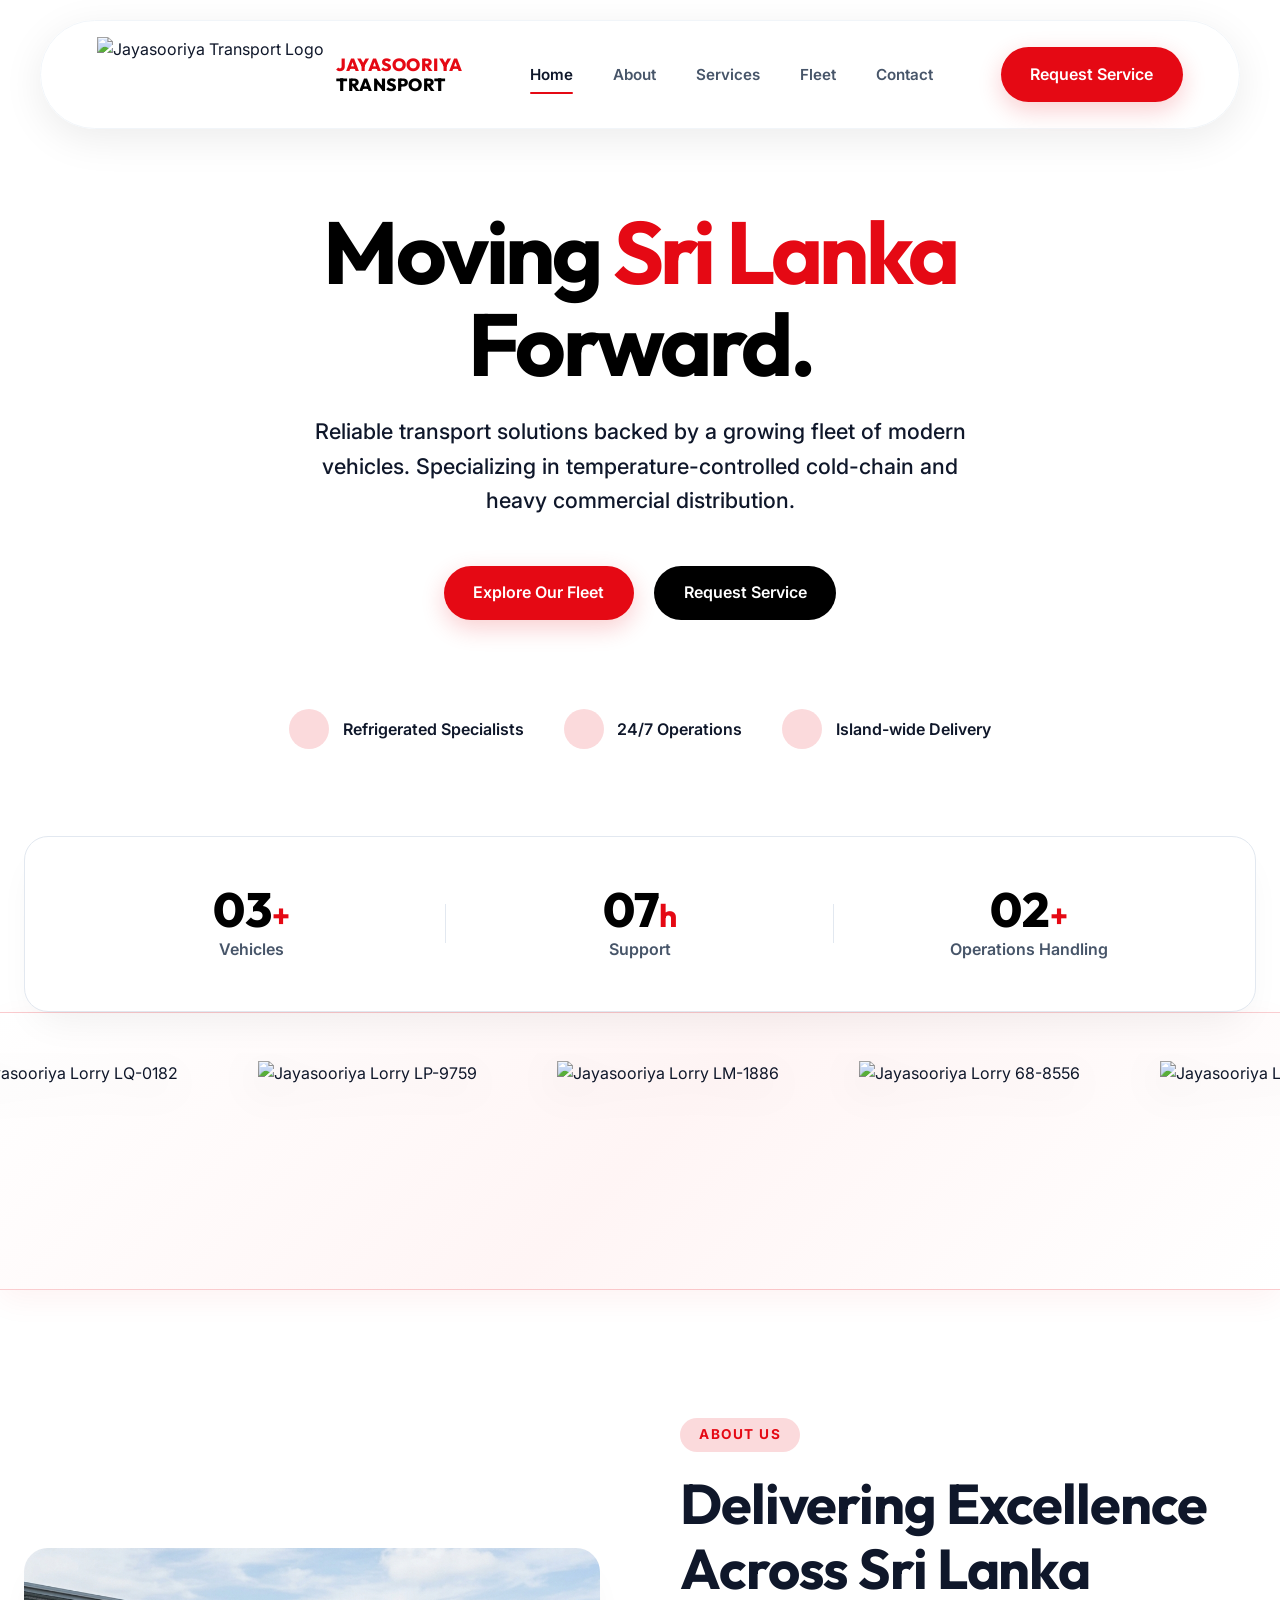
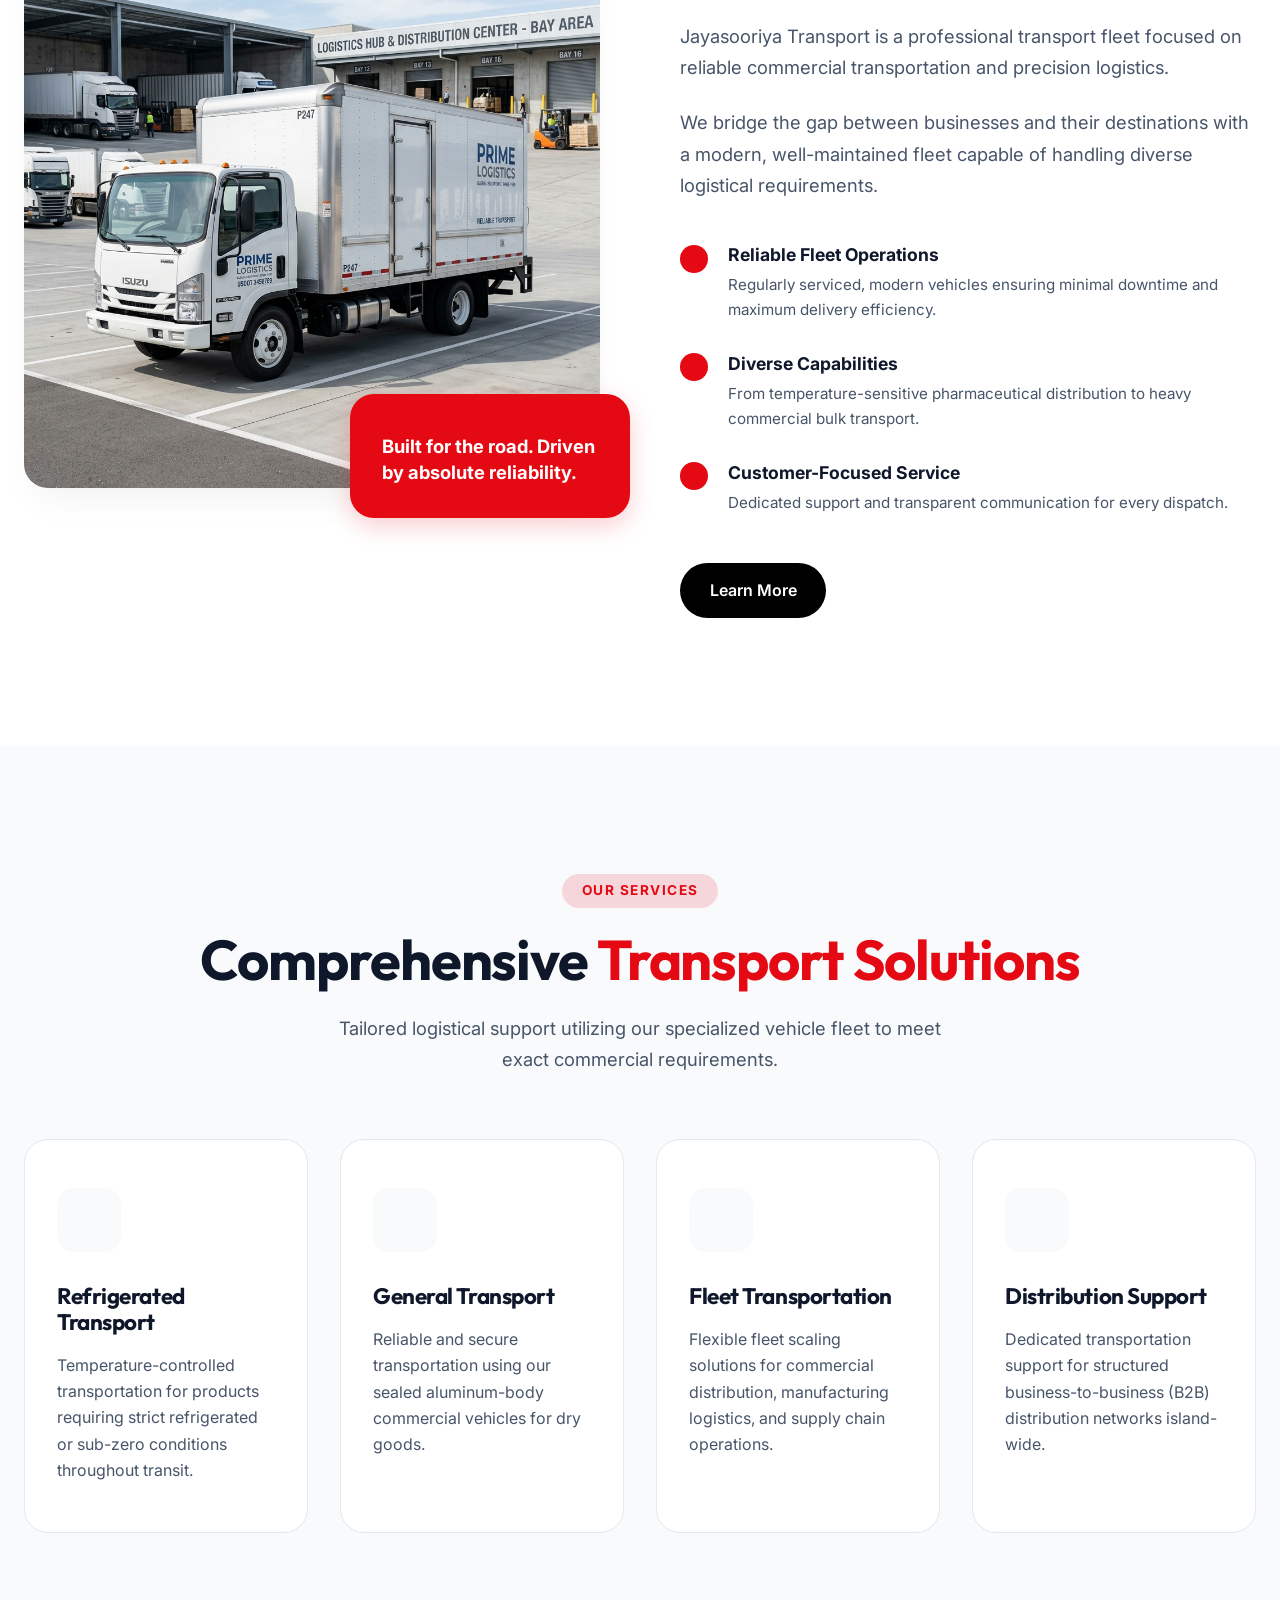
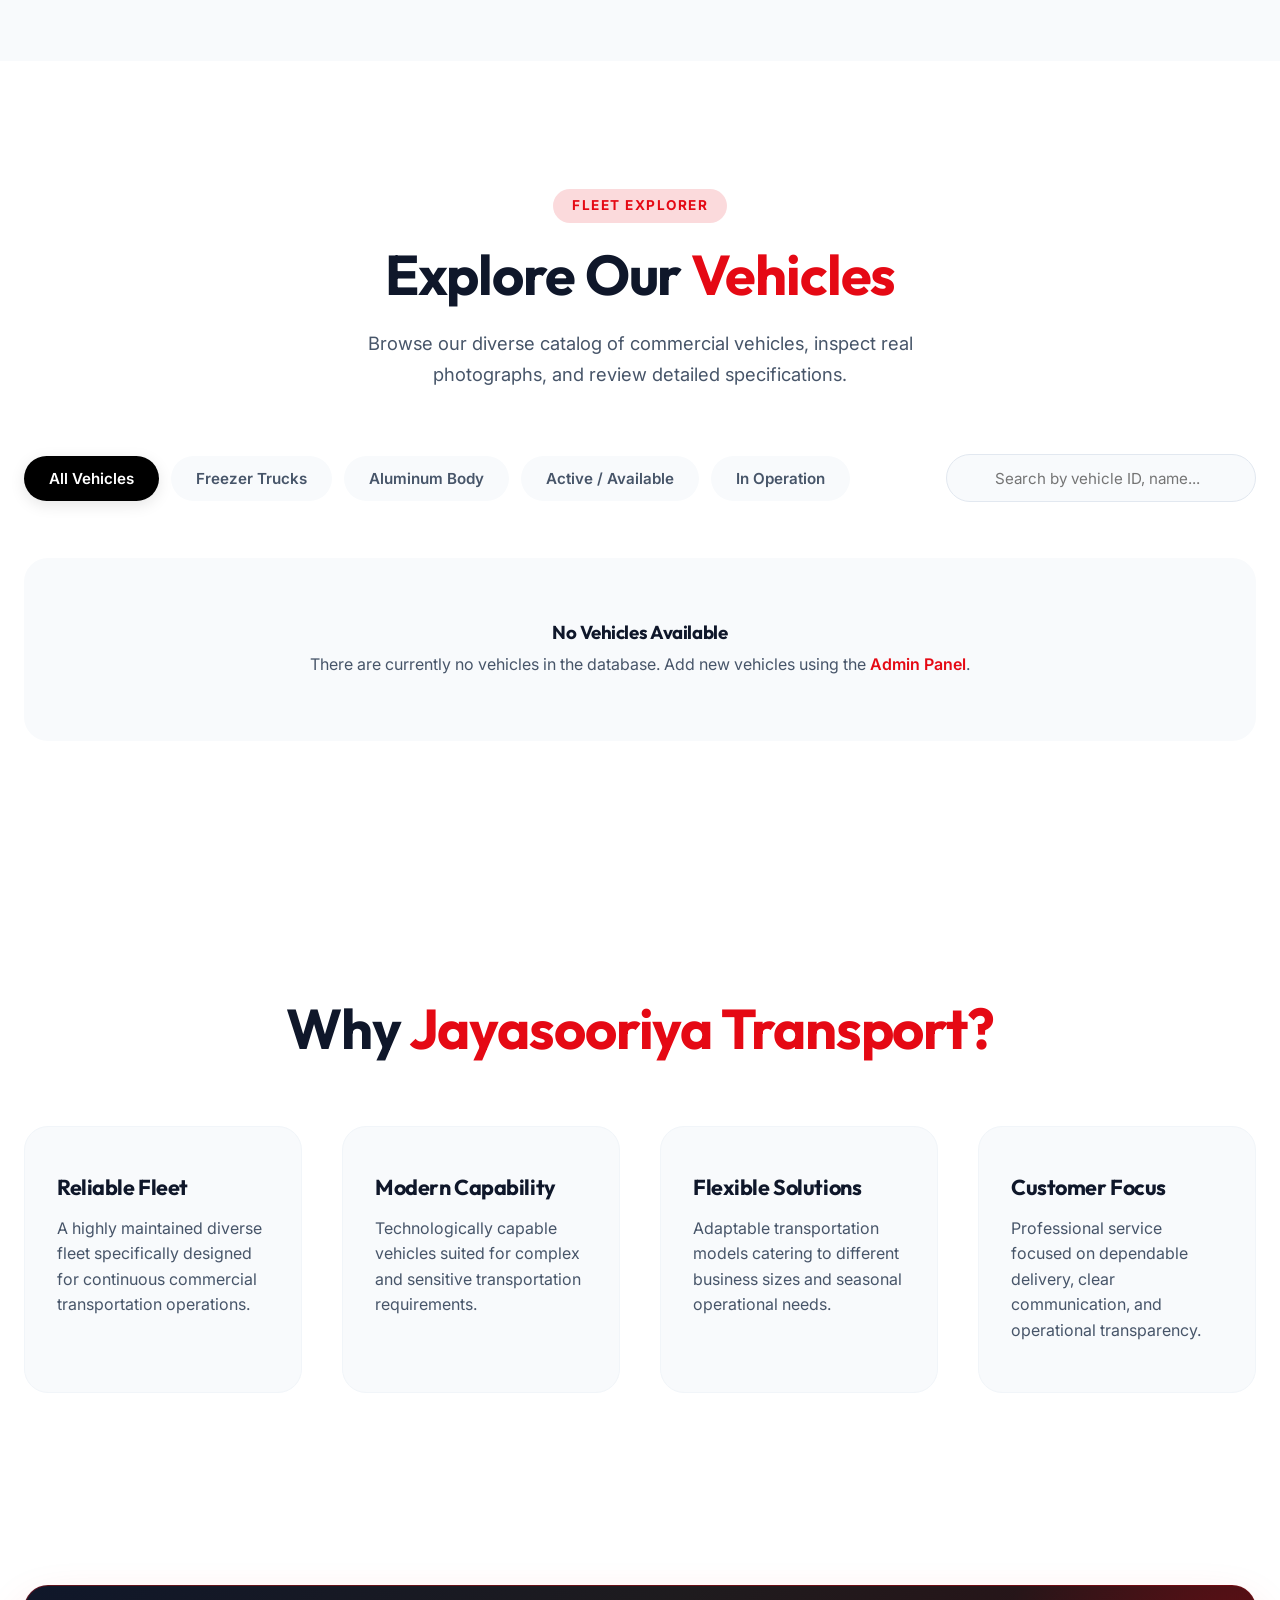
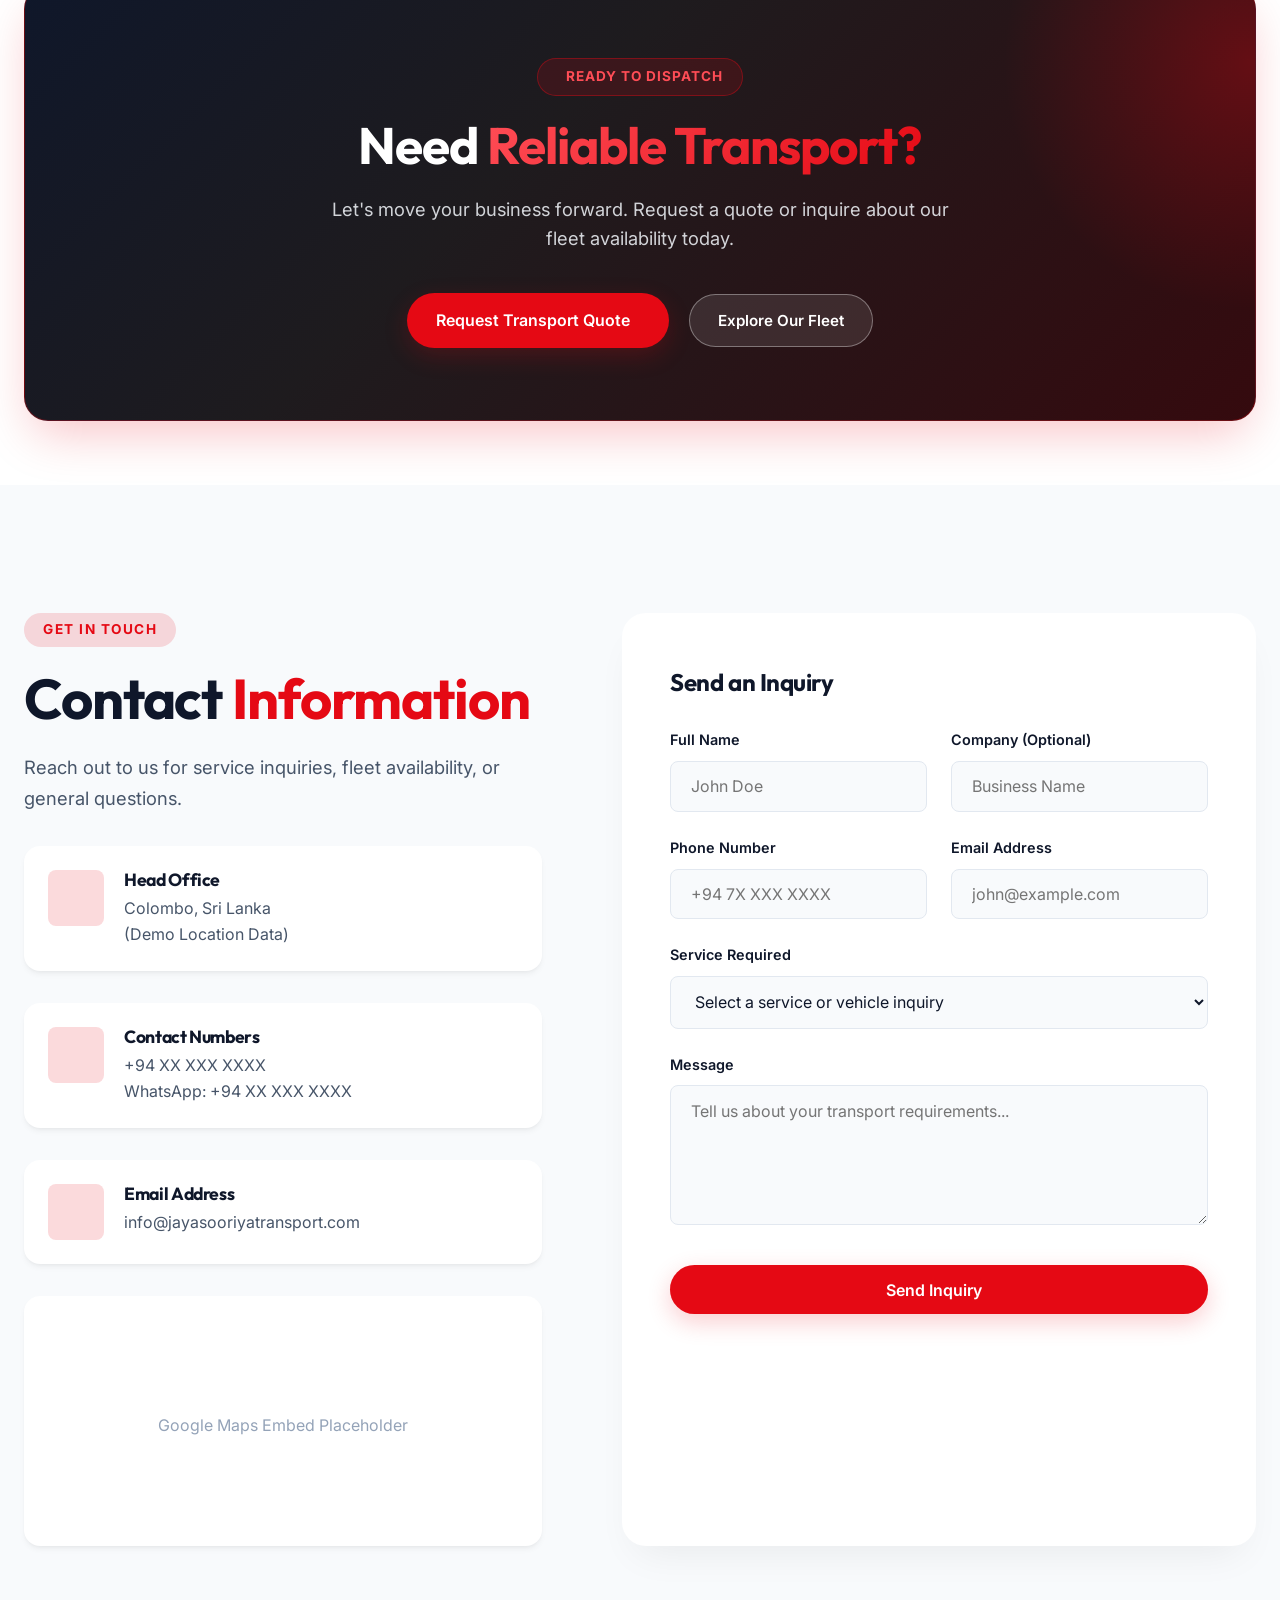
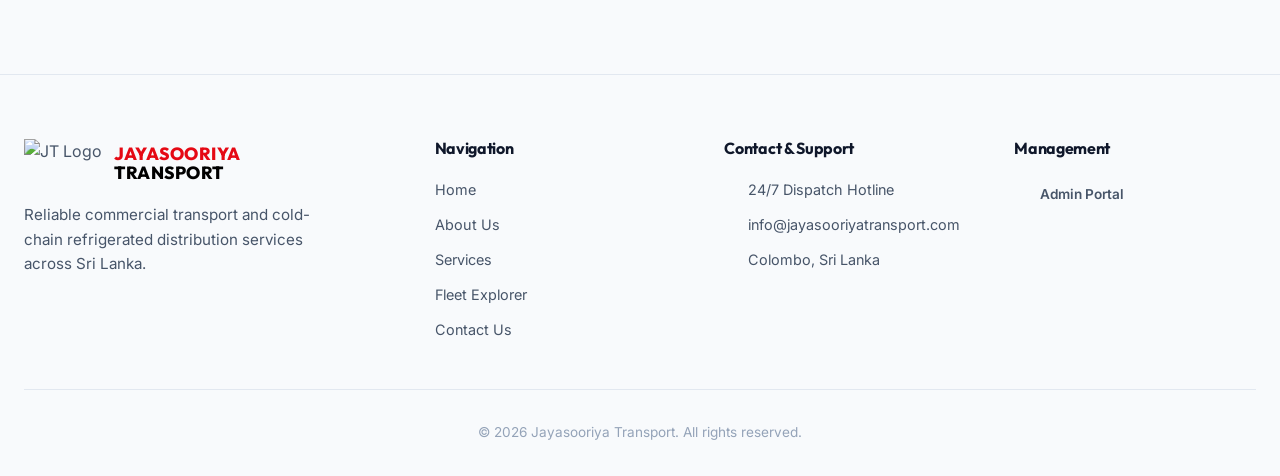
==== commit 7e46762c: "New Widget Added" ====
--- a/index.html
+++ b/index.html
@@ -120,6 +120,31 @@
         </div>
     </div>
 
+    <!-- HORIZONTAL VECTOR FLEET MARQUEE -->
+    <div class="vector-ticker-section">
+        <div class="vector-ticker-container">
+            <div class="vector-ticker-track">
+                <!-- Group 1: All 7 Real Vector Lorries -->
+                <img src="https://i.postimg.cc/1tDtQPKw/LQ-0182.png" alt="Jayasooriya Lorry LQ-0182" class="vector-truck-img">
+                <img src="https://i.postimg.cc/Xv9f2rzh/LP-9759.png" alt="Jayasooriya Lorry LP-9759" class="vector-truck-img">
+                <img src="https://i.postimg.cc/NM41cWYr/LM-1886.png" alt="Jayasooriya Lorry LM-1886" class="vector-truck-img">
+                <img src="https://i.postimg.cc/6qbn7n8G/68-8556.png" alt="Jayasooriya Lorry 68-8556" class="vector-truck-img">
+                <img src="https://i.postimg.cc/QNfpnGft/LP-8810.png" alt="Jayasooriya Lorry LP-8810" class="vector-truck-img">
+                <img src="https://i.postimg.cc/85tr3MBm/LP-9262.png" alt="Jayasooriya Lorry LP-9262" class="vector-truck-img">
+                <img src="https://i.postimg.cc/KYhLgZ8t/LP-8811.png" alt="Jayasooriya Lorry LP-8811" class="vector-truck-img">
+
+                <!-- Group 2: Duplicate Set for 100% Seamless Infinite Endless Loop -->
+                <img src="https://i.postimg.cc/1tDtQPKw/LQ-0182.png" alt="Jayasooriya Lorry LQ-0182" class="vector-truck-img">
+                <img src="https://i.postimg.cc/Xv9f2rzh/LP-9759.png" alt="Jayasooriya Lorry LP-9759" class="vector-truck-img">
+                <img src="https://i.postimg.cc/NM41cWYr/LM-1886.png" alt="Jayasooriya Lorry LM-1886" class="vector-truck-img">
+                <img src="https://i.postimg.cc/6qbn7n8G/68-8556.png" alt="Jayasooriya Lorry 68-8556" class="vector-truck-img">
+                <img src="https://i.postimg.cc/QNfpnGft/LP-8810.png" alt="Jayasooriya Lorry LP-8810" class="vector-truck-img">
+                <img src="https://i.postimg.cc/85tr3MBm/LP-9262.png" alt="Jayasooriya Lorry LP-9262" class="vector-truck-img">
+                <img src="https://i.postimg.cc/KYhLgZ8t/LP-8811.png" alt="Jayasooriya Lorry LP-8811" class="vector-truck-img">
+            </div>
+        </div>
+    </div>
+
     <!-- ABOUT SECTION -->
     <section class="about-section" id="about">
         <div class="container about-grid">
@@ -432,6 +457,25 @@
             </button>
             <div class="modal-content-grid" id="modalContent">
                 <!-- Content dynamically injected here -->
+            </div>
+        </div>
+    </div>
+
+    <!-- VECTOR ART POPUP MODAL -->
+    <div class="vector-popup-backdrop" id="vectorPopupModal">
+        <div class="vector-popup-card">
+            <button class="modal-close-btn" id="vectorPopupClose" aria-label="Close modal">
+                <i data-lucide="x"></i>
+            </button>
+            <div class="vector-popup-badge" id="vectorPopupCode">JT-001</div>
+            <h3 class="vector-popup-title" id="vectorPopupTitle">Isuzu NPR88 Freezer</h3>
+            <div class="vector-popup-img-container">
+                <img src="https://i.postimg.cc/1tDtQPKw/LQ-0182.png" alt="Lorry Vector Artwork" id="vectorPopupImg" class="vector-popup-preview">
+            </div>
+            <div class="vector-popup-actions">
+                <button class="btn btn-primary" id="vectorPopupExploreBtn" style="width: 100%;">
+                    Explore Full Specifications <i data-lucide="arrow-right"></i>
+                </button>
             </div>
         </div>
     </div>
--- a/css/style.css
+++ b/css/style.css
@@ -1961,3 +1961,154 @@
         grid-template-columns: 1fr;
     }
 }
+
+/* --- HORIZONTAL VECTOR FLEET MARQUEE --- */
+.vector-ticker-section {
+    background: linear-gradient(135deg, #FFFFFF 0%, #FFF5F5 50%, #FFFFFF 100%);
+    padding: 2.5rem 0;
+    overflow: hidden;
+    position: relative;
+    border-top: 1px solid rgba(229, 9, 20, 0.2);
+    border-bottom: 1px solid rgba(229, 9, 20, 0.2);
+    box-shadow: 0 10px 30px rgba(229, 9, 20, 0.05);
+}
+
+.vector-ticker-container {
+    width: 100%;
+    overflow-x: auto;
+    overflow-y: hidden;
+    white-space: nowrap;
+    position: relative;
+    cursor: grab;
+    user-select: none;
+    -webkit-user-drag: none;
+    scrollbar-width: none; /* Firefox */
+    -ms-overflow-style: none;  /* IE/Edge */
+}
+
+.vector-ticker-container::-webkit-scrollbar {
+    display: none; /* Chrome/Safari/Blink */
+}
+
+.vector-ticker-track {
+    display: inline-flex;
+    align-items: center;
+    gap: 5rem;
+    width: max-content;
+    padding: 0.5rem 0;
+}
+
+.vector-truck-img {
+    height: 180px;
+    width: auto;
+    object-fit: contain;
+    cursor: pointer;
+    filter: drop-shadow(0 10px 20px rgba(0,0,0,0.12));
+    transition: transform 0.3s cubic-bezier(0.4, 0, 0.2, 1), filter 0.3s ease;
+    flex-shrink: 0;
+    -webkit-user-drag: none;
+}
+
+.vector-truck-img:hover {
+    transform: scale(1.12);
+    filter: drop-shadow(0 16px 32px rgba(229, 9, 20, 0.25));
+}
+
+@media (max-width: 768px) {
+    .vector-truck-img {
+        height: 120px;
+    }
+    .vector-ticker-track {
+        gap: 3rem;
+    }
+}
+
+.vector-truck-code {
+    background: var(--primary);
+    color: #FFF;
+    font-size: 0.75rem;
+    font-weight: 800;
+    padding: 0.2rem 0.6rem;
+    border-radius: 100px;
+}
+
+.vector-truck-name {
+    color: rgba(255, 255, 255, 0.9);
+    font-size: 0.85rem;
+    font-weight: 600;
+}
+
+/* Vector Art Popup Modal */
+.vector-popup-backdrop {
+    position: fixed;
+    inset: 0;
+    z-index: 3500;
+    background: rgba(15, 23, 42, 0.75);
+    backdrop-filter: blur(10px);
+    display: flex;
+    align-items: center;
+    justify-content: center;
+    padding: 1.5rem;
+    opacity: 0;
+    pointer-events: none;
+    transition: var(--transition-normal);
+}
+
+.vector-popup-backdrop.active {
+    opacity: 1;
+    pointer-events: auto;
+}
+
+.vector-popup-card {
+    background: var(--surface);
+    border: 1px solid var(--border);
+    border-radius: var(--radius-lg);
+    width: 100%;
+    max-width: 540px;
+    padding: 2.25rem;
+    position: relative;
+    box-shadow: 0 25px 50px -12px rgba(0,0,0,0.3);
+    text-align: center;
+    transform: scale(0.95);
+    transition: var(--transition-normal);
+}
+
+.vector-popup-backdrop.active .vector-popup-card {
+    transform: scale(1);
+}
+
+.vector-popup-badge {
+    display: inline-block;
+    background: var(--primary);
+    color: #FFF;
+    font-size: 0.85rem;
+    font-weight: 800;
+    padding: 0.35rem 1rem;
+    border-radius: 100px;
+    margin-bottom: 0.75rem;
+}
+
+.vector-popup-title {
+    font-size: 1.5rem;
+    color: var(--text-main);
+    margin-bottom: 1.5rem;
+}
+
+.vector-popup-img-container {
+    background: linear-gradient(135deg, #0F172A 0%, #1E1B1E 100%);
+    border-radius: var(--radius-md);
+    padding: 2rem 1.5rem;
+    margin-bottom: 1.75rem;
+    border: 1px solid rgba(229, 9, 20, 0.2);
+    display: flex;
+    align-items: center;
+    justify-content: center;
+}
+
+.vector-popup-preview {
+    max-width: 100%;
+    height: 140px;
+    object-fit: contain;
+    filter: drop-shadow(0 10px 20px rgba(0,0,0,0.6));
+}
+
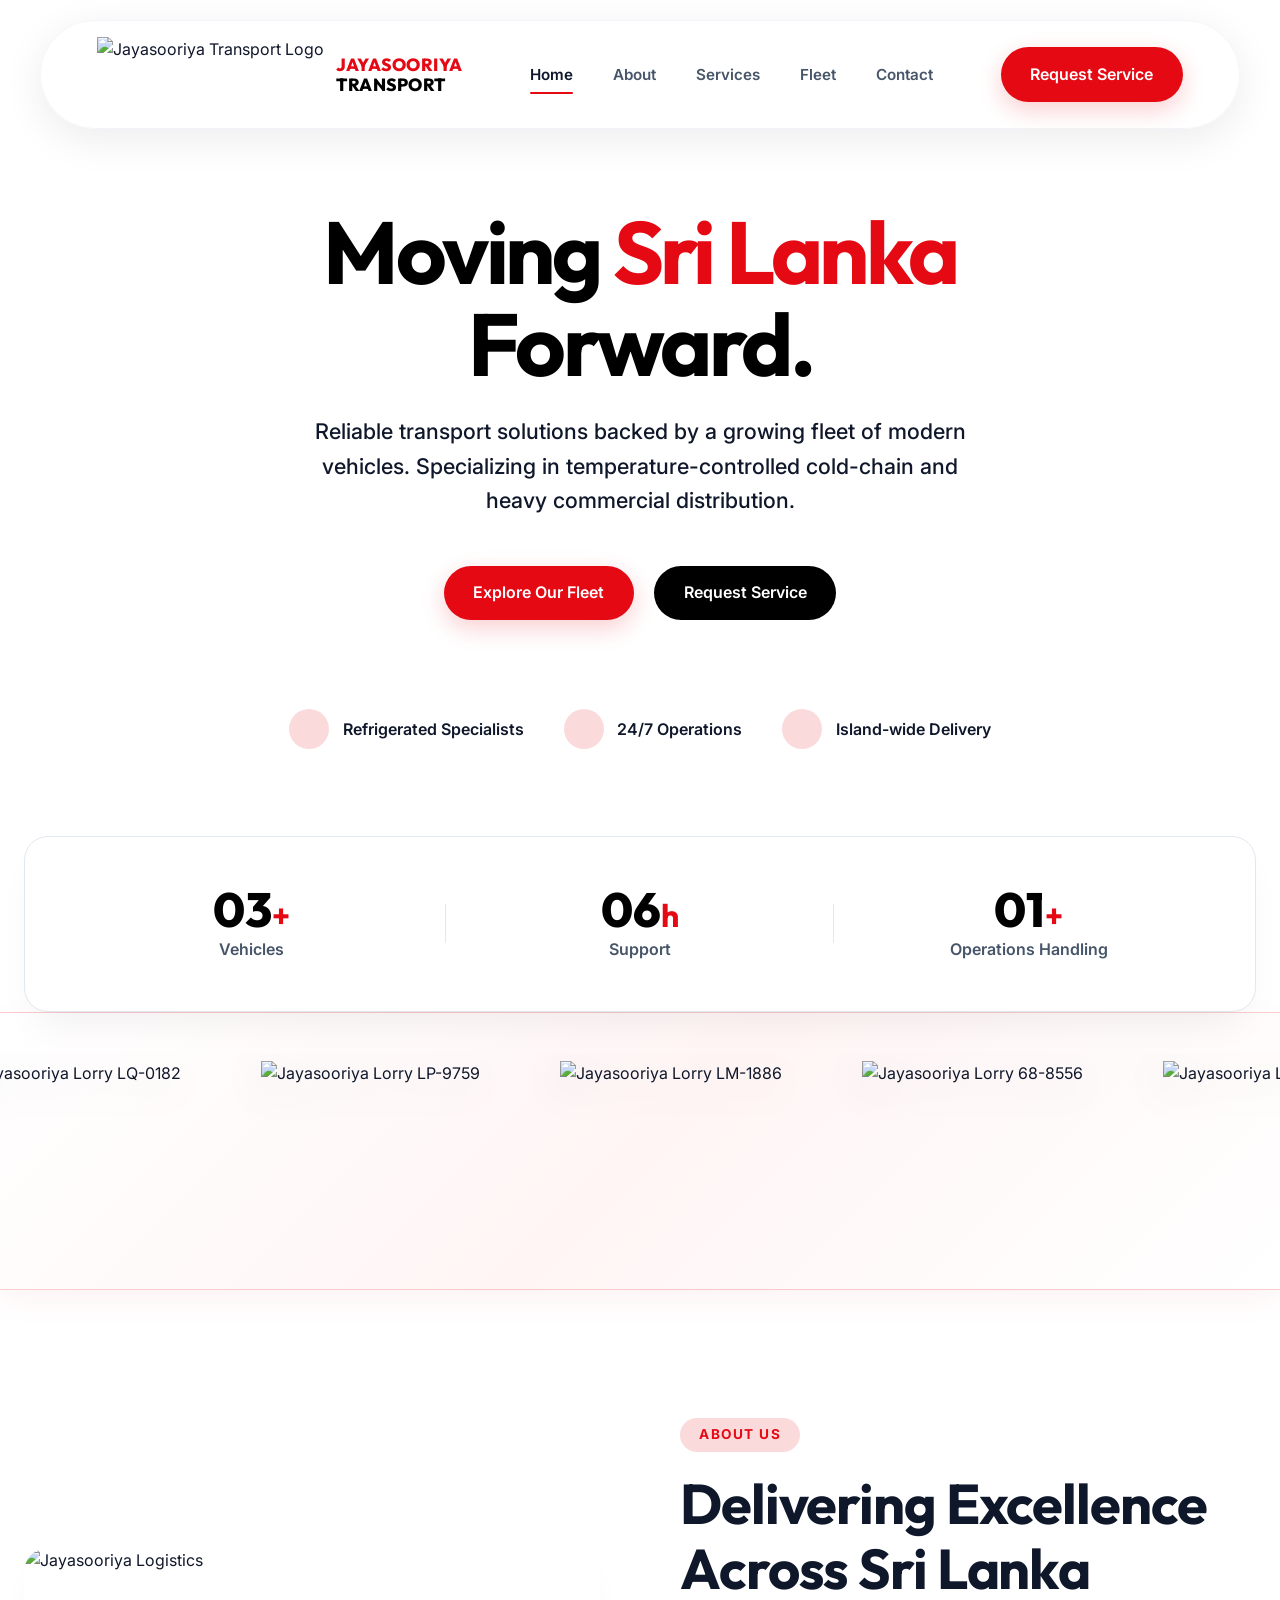
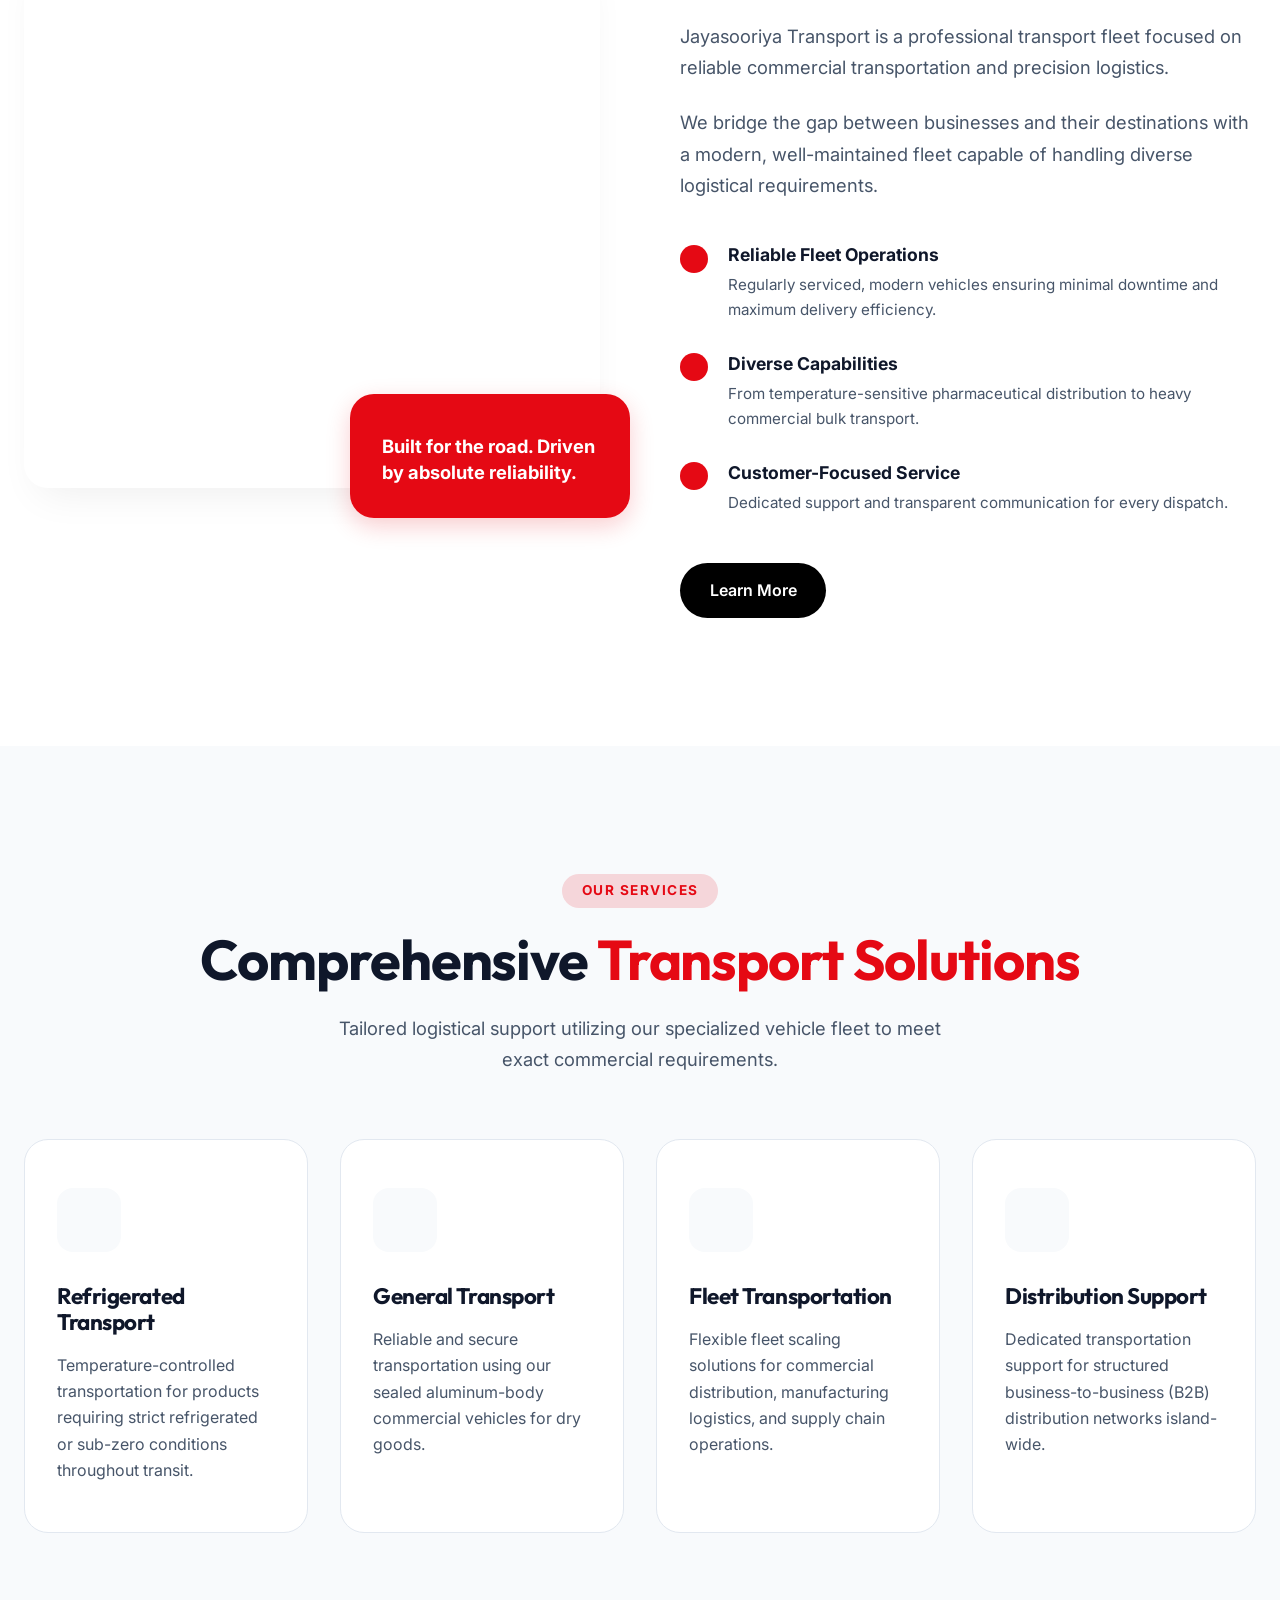
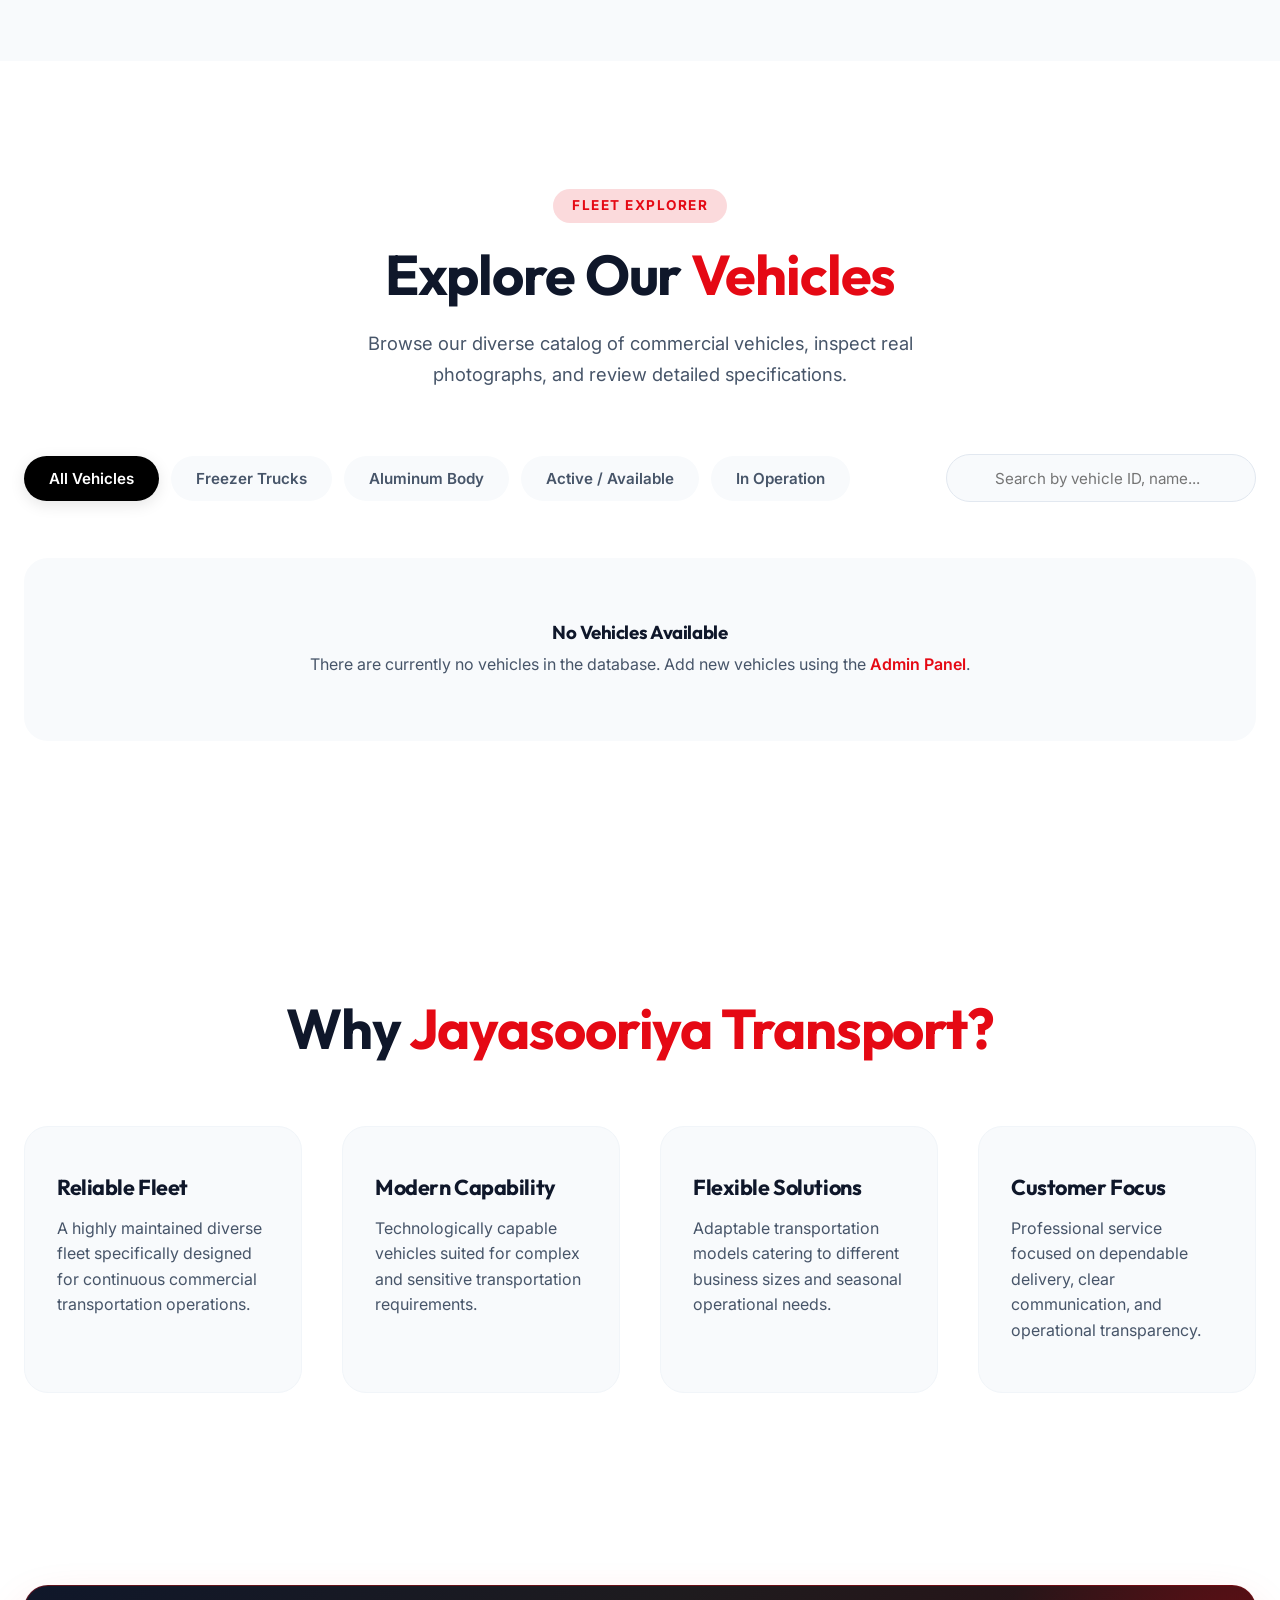
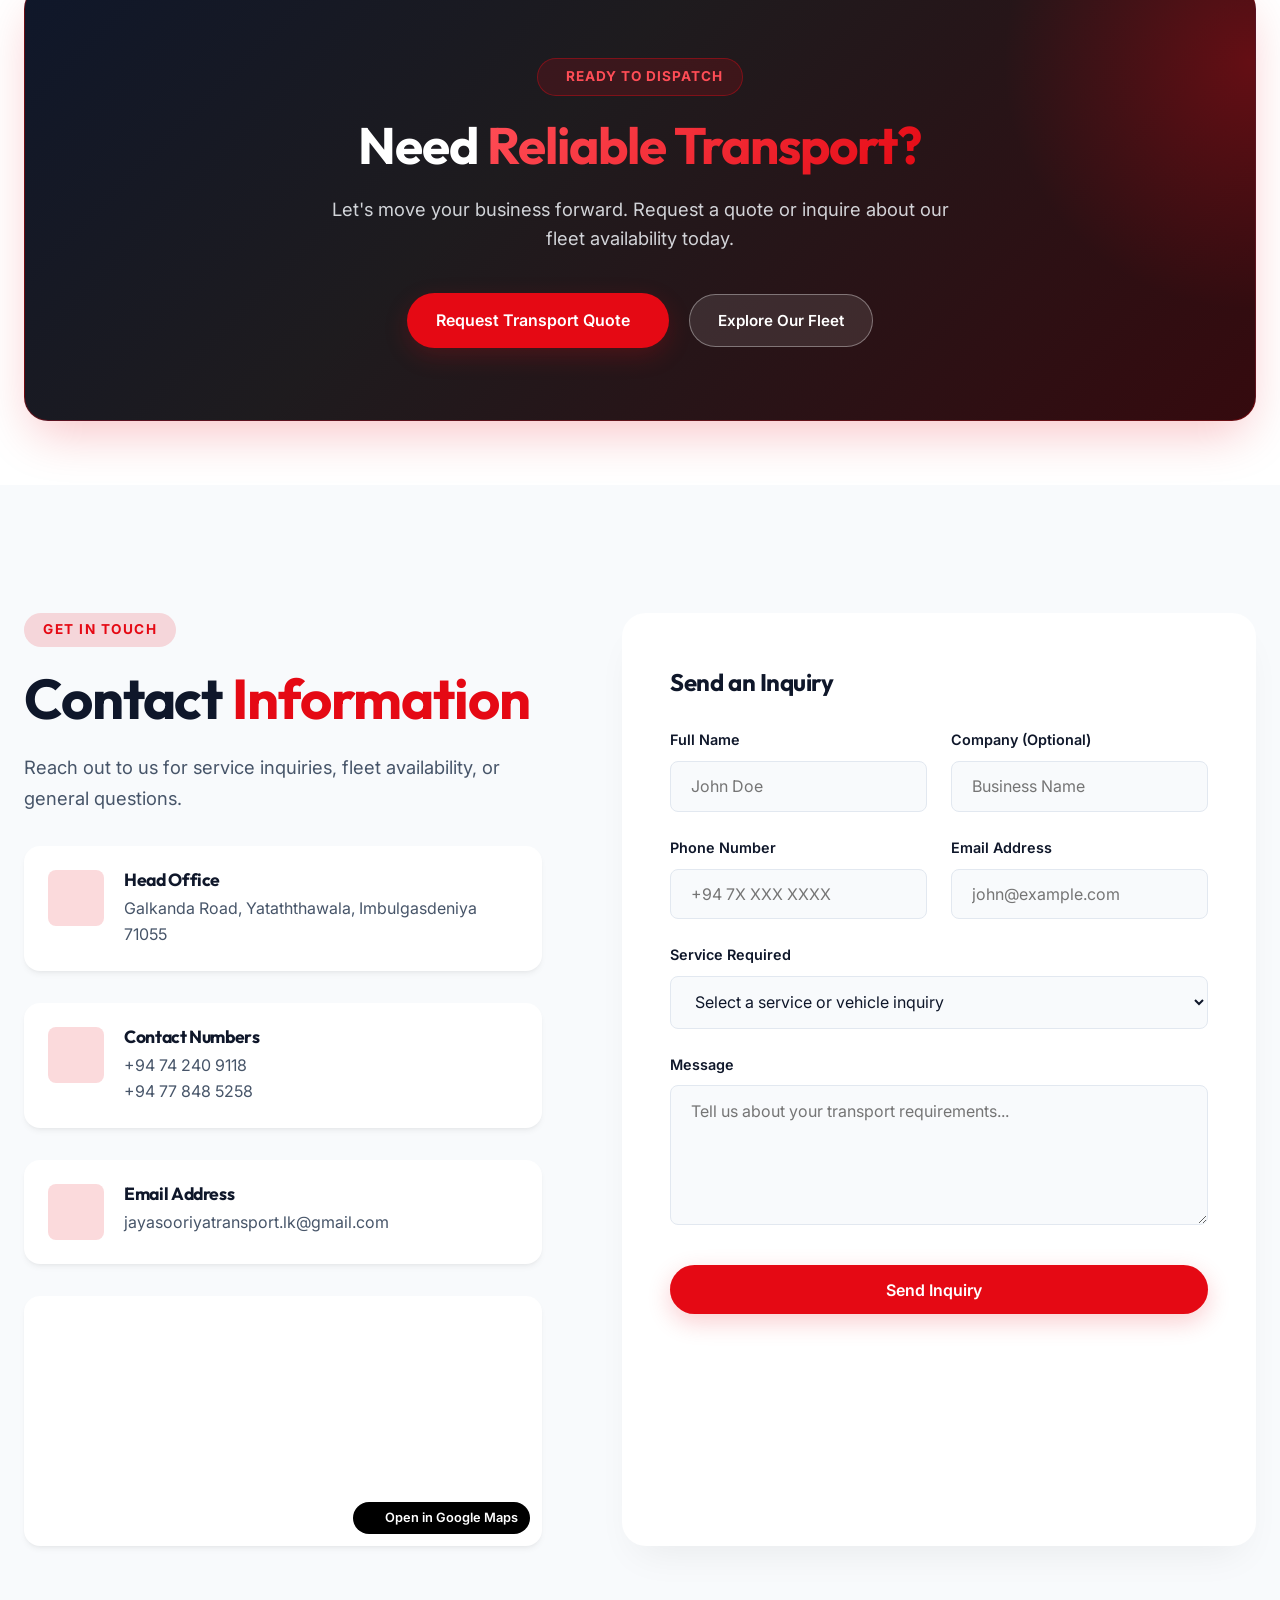
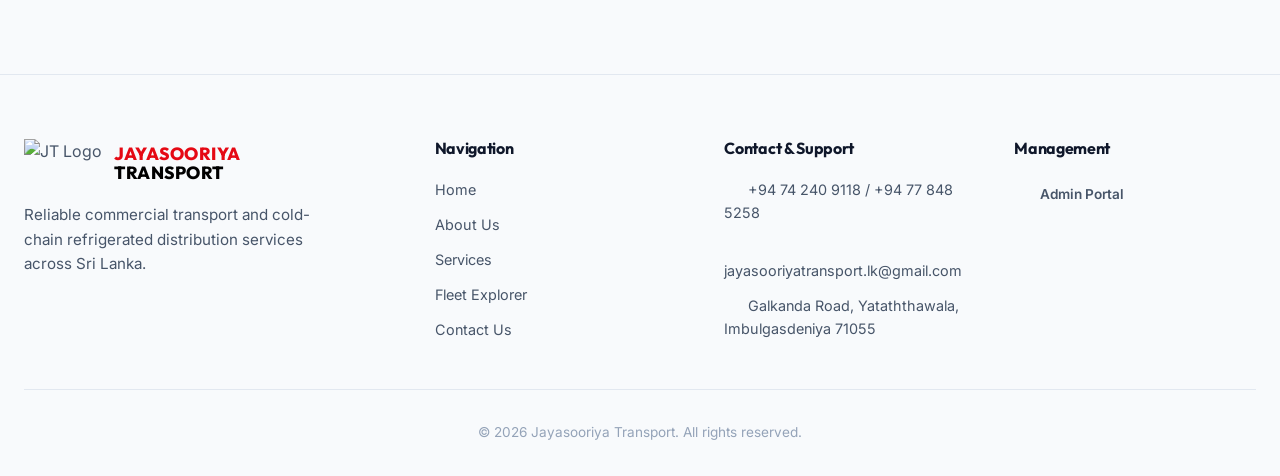
==== commit 5e41595e: "Update index.html" ====
--- a/index.html
+++ b/index.html
@@ -149,7 +149,7 @@
     <section class="about-section" id="about">
         <div class="container about-grid">
             <div class="about-image-stack">
-                <img src="assets/vehicles/aluminum-truck-1.png" alt="Jayasooriya Logistics" class="about-main-img" onerror="this.src='https://images.unsplash.com/photo-1592838064575-70ed626d3a0e?auto=format&fit=crop&w=800&q=80'">
+                <img src="https://i.postimg.cc/prHPrq8t/Whats-App-Image-2026-08-22-at-6-28-52-PM.jpg" alt="Jayasooriya Logistics" class="about-main-img">
                 <div class="about-experience-badge">
                     <i data-lucide="quote" class="badge-quote-icon"></i>
                     <div class="badge-quote-text">Built for the road. Driven by absolute reliability.</div>
@@ -319,7 +319,7 @@
                     <div class="info-icon"><i data-lucide="map-pin"></i></div>
                     <div class="info-details">
                         <h4>Head Office</h4>
-                        <p>Colombo, Sri Lanka<br>(Demo Location Data)</p>
+                        <p>Galkanda Road, Yataththawala, Imbulgasdeniya 71055</p>
                     </div>
                 </div>
 
@@ -327,8 +327,8 @@
                     <div class="info-icon"><i data-lucide="phone"></i></div>
                     <div class="info-details">
                         <h4>Contact Numbers</h4>
-                        <p>+94 XX XXX XXXX</p>
-                        <p>WhatsApp: +94 XX XXX XXXX</p>
+                        <p><a href="tel:+94742409118" style="color:inherit; text-decoration:none;">+94 74 240 9118</a></p>
+                        <p><a href="tel:+94778485258" style="color:inherit; text-decoration:none;">+94 77 848 5258</a></p>
                     </div>
                 </div>
 
@@ -336,18 +336,24 @@
                     <div class="info-icon"><i data-lucide="mail"></i></div>
                     <div class="info-details">
                         <h4>Email Address</h4>
-                        <a href="mailto:info@jayasooriyatransport.com">info@jayasooriyatransport.com</a>
-                    </div>
-                </div>
-
-                <!-- Google Maps Placeholder -->
-                <div class="map-placeholder-box">
-                    <div style="color:var(--text-subtle); display:flex; flex-direction:column; align-items:center; gap:0.5rem;">
-                        <i data-lucide="map" style="font-size: 2rem;"></i>
-                        <span>Google Maps Embed Placeholder</span>
-                    </div>
-                    <!-- Replace with real iframe when available -->
-                    <!-- <iframe src="MAPS_URL" allowfullscreen="" loading="lazy"></iframe> -->
+                        <a href="mailto:jayasooriyatransport.lk@gmail.com">jayasooriyatransport.lk@gmail.com</a>
+                    </div>
+                </div>
+
+                <!-- Google Maps -->
+                <div class="map-placeholder-box" style="position: relative;">
+                    <iframe 
+                        src="https://maps.google.com/maps?q=7.320587720760364,80.31619234417526&hl=en&z=16&output=embed" 
+                        width="100%" 
+                        height="100%" 
+                        style="border:0; border-radius: var(--radius-md);" 
+                        allowfullscreen="" 
+                        loading="lazy" 
+                        referrerpolicy="no-referrer-when-downgrade">
+                    </iframe>
+                    <a href="https://share.google/dTLud1whtkonDv6aG" target="_blank" rel="noopener noreferrer" class="btn btn-secondary" style="position: absolute; bottom: 12px; right: 12px; font-size: 0.8rem; padding: 6px 12px; box-shadow: var(--shadow-md); display: flex; align-items: center; gap: 6px; z-index: 10;">
+                        <i data-lucide="external-link" style="width:14px; height:14px;"></i> Open in Google Maps
+                    </a>
                 </div>
             </div>
 
@@ -429,9 +435,9 @@
                 <div>
                     <h4 class="footer-title">Contact & Support</h4>
                     <ul class="footer-links">
-                        <li><i data-lucide="phone" style="width:16px; display:inline-block; vertical-align:middle; margin-right:4px;"></i> 24/7 Dispatch Hotline</li>
-                        <li><i data-lucide="mail" style="width:16px; display:inline-block; vertical-align:middle; margin-right:4px;"></i> info@jayasooriyatransport.com</li>
-                        <li><i data-lucide="map-pin" style="width:16px; display:inline-block; vertical-align:middle; margin-right:4px;"></i> Colombo, Sri Lanka</li>
+                        <li><i data-lucide="phone" style="width:16px; display:inline-block; vertical-align:middle; margin-right:4px;"></i> +94 74 240 9118 / +94 77 848 5258</li>
+                        <li><i data-lucide="mail" style="width:16px; display:inline-block; vertical-align:middle; margin-right:4px;"></i> <a href="mailto:jayasooriyatransport.lk@gmail.com" style="color:inherit; text-decoration:none;">jayasooriyatransport.lk@gmail.com</a></li>
+                        <li><i data-lucide="map-pin" style="width:16px; display:inline-block; vertical-align:middle; margin-right:4px;"></i> Galkanda Road, Yataththawala, Imbulgasdeniya 71055</li>
                     </ul>
                 </div>
 
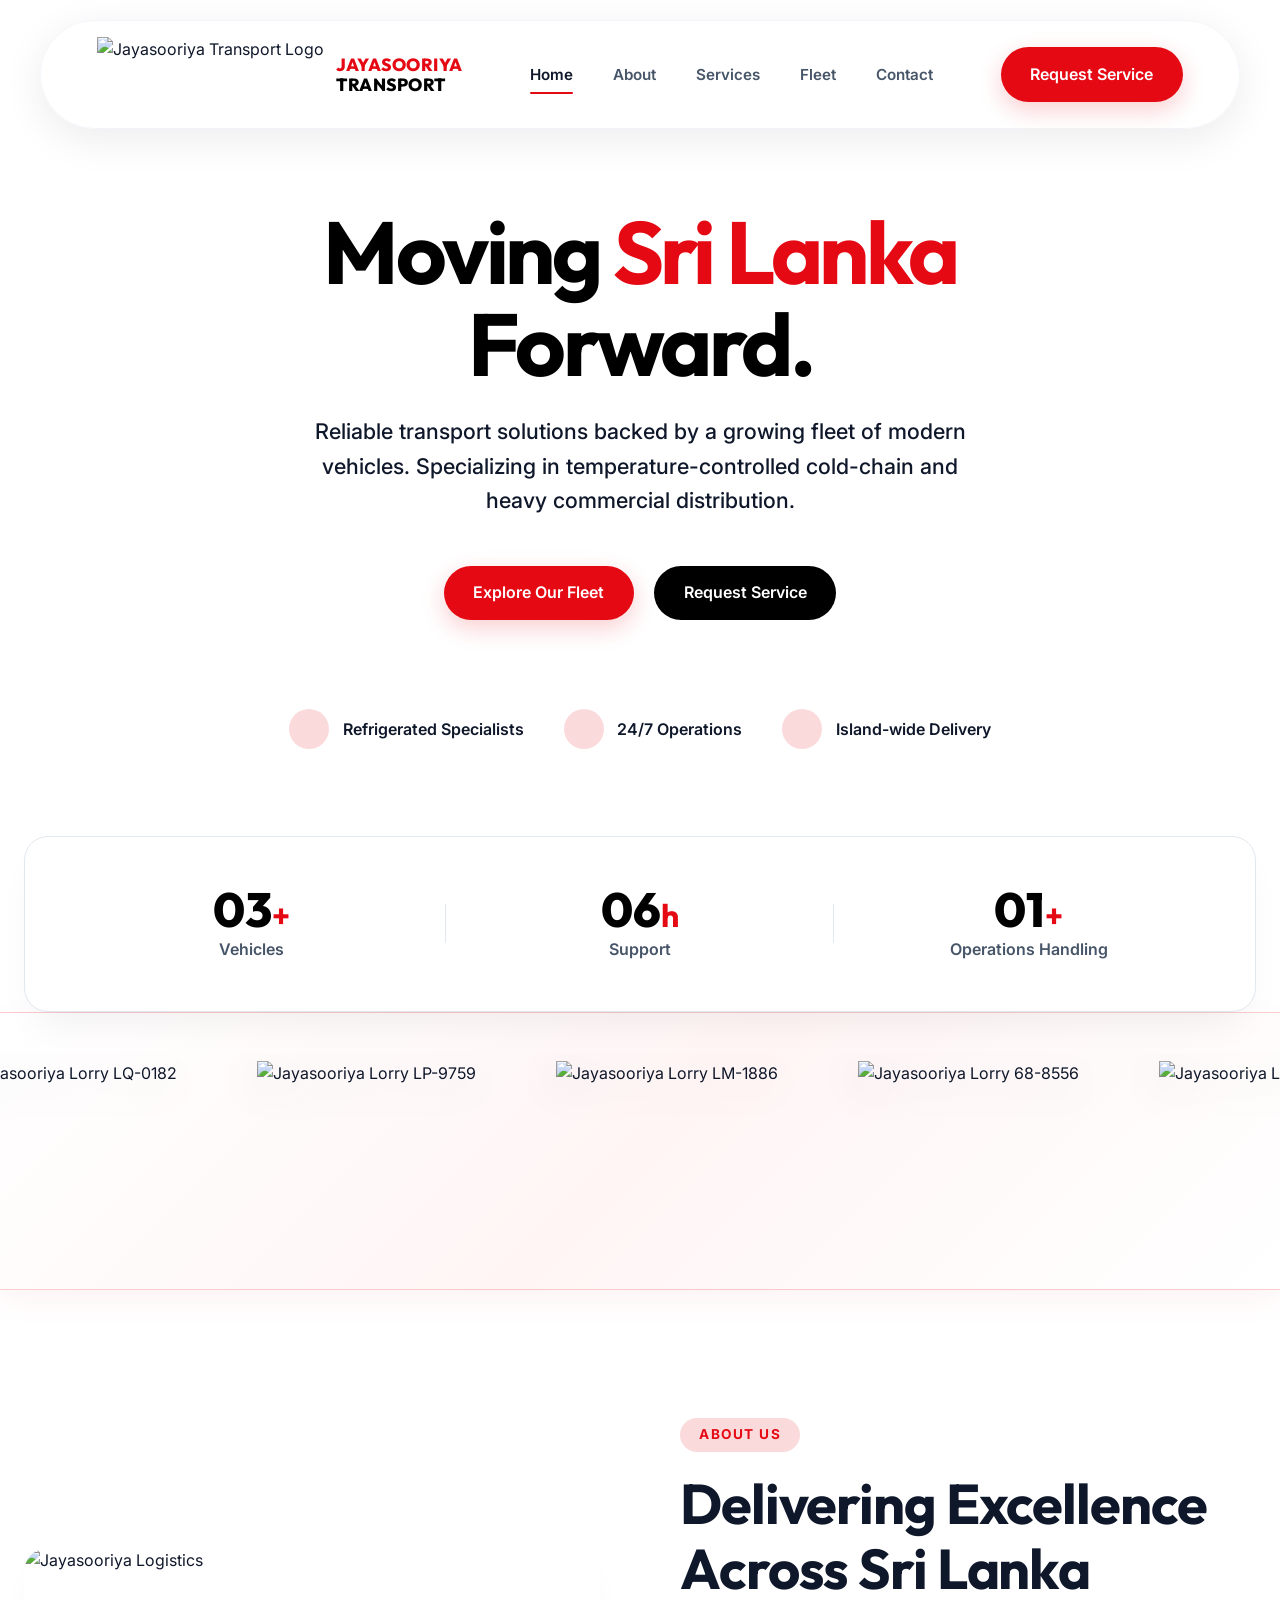
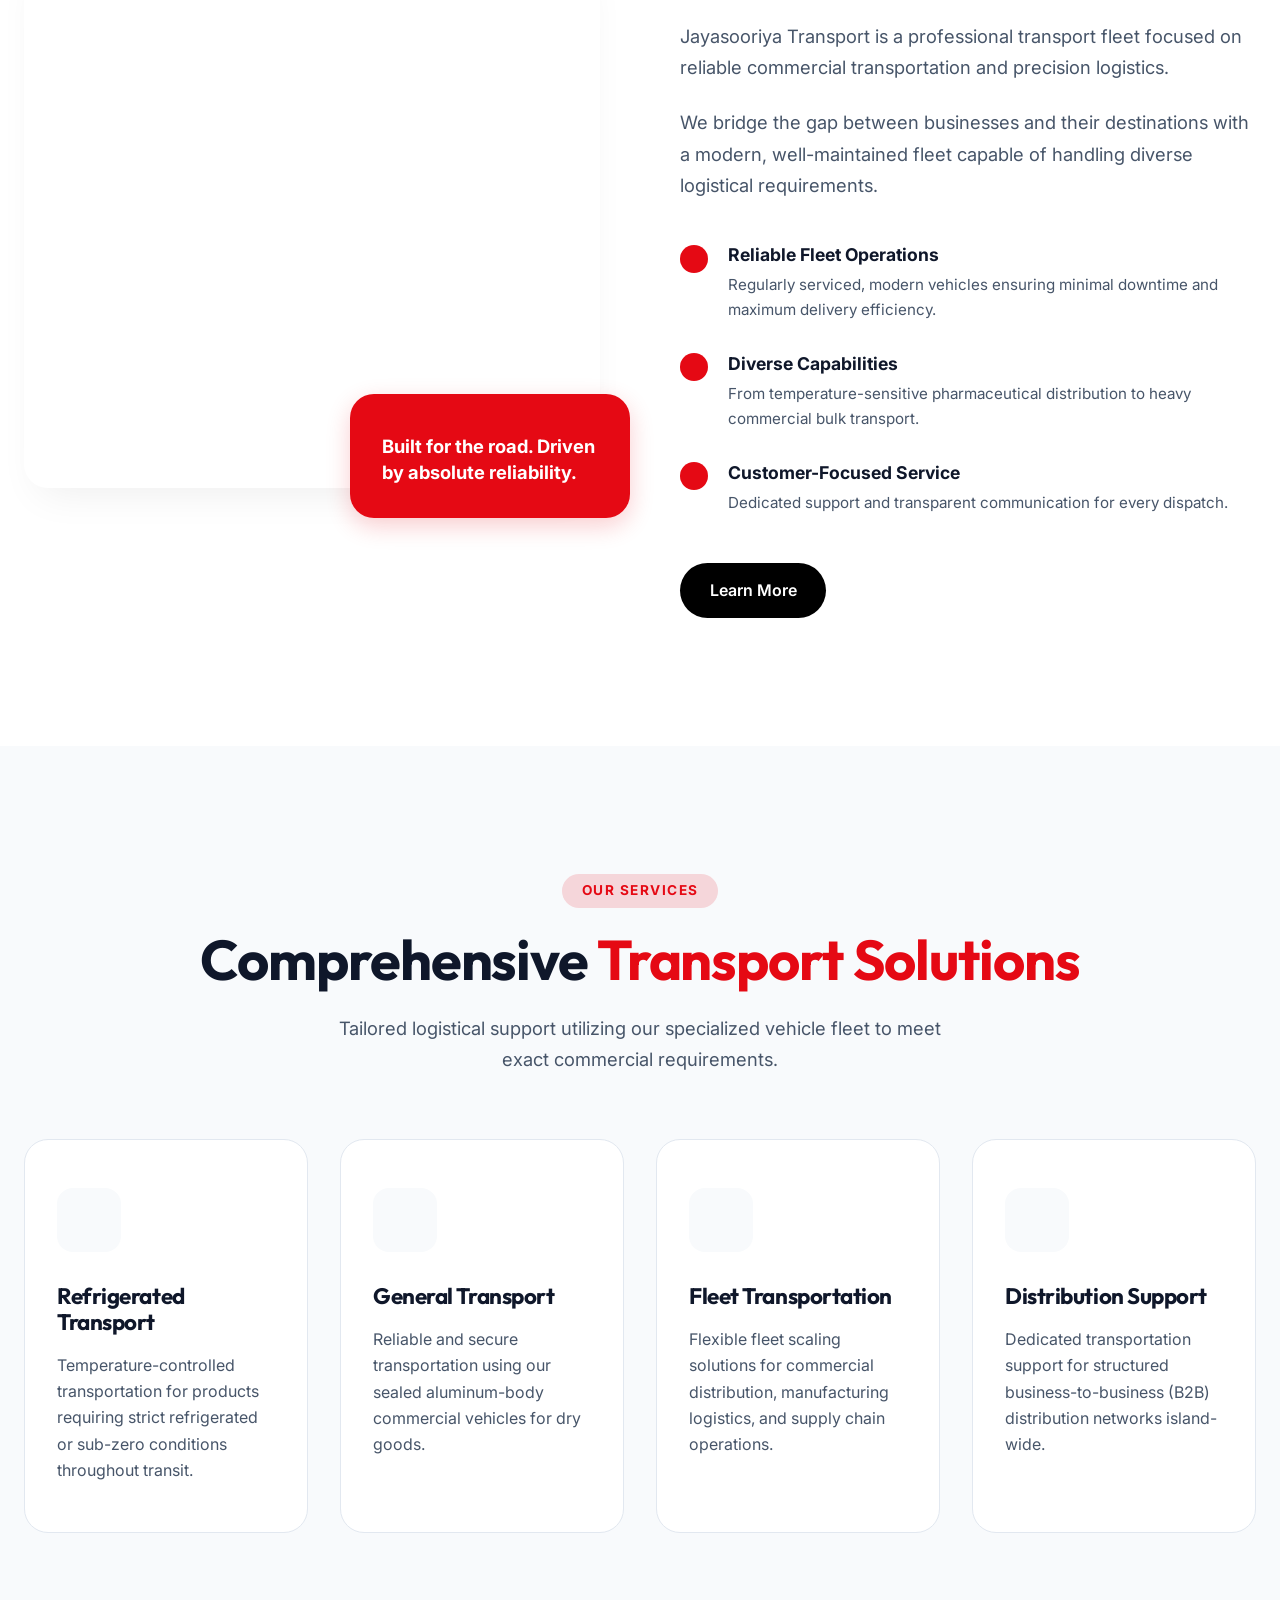
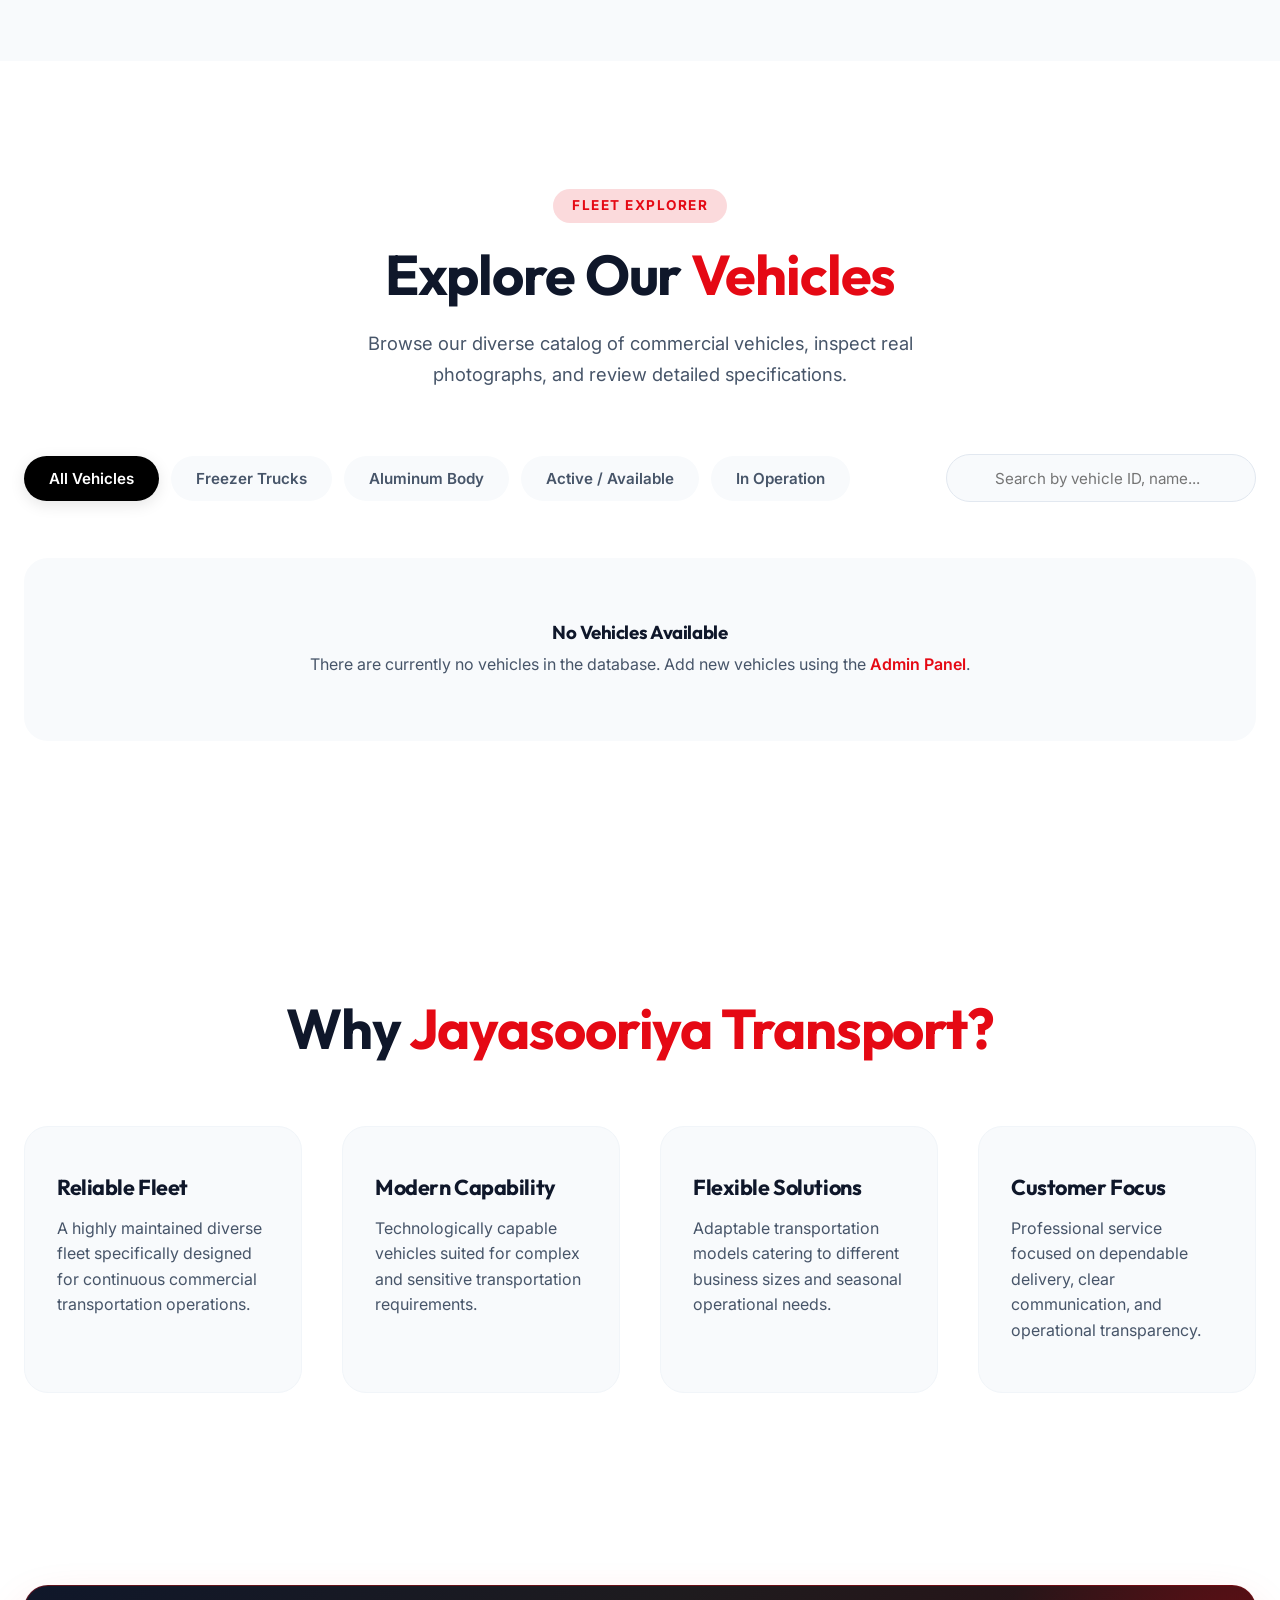
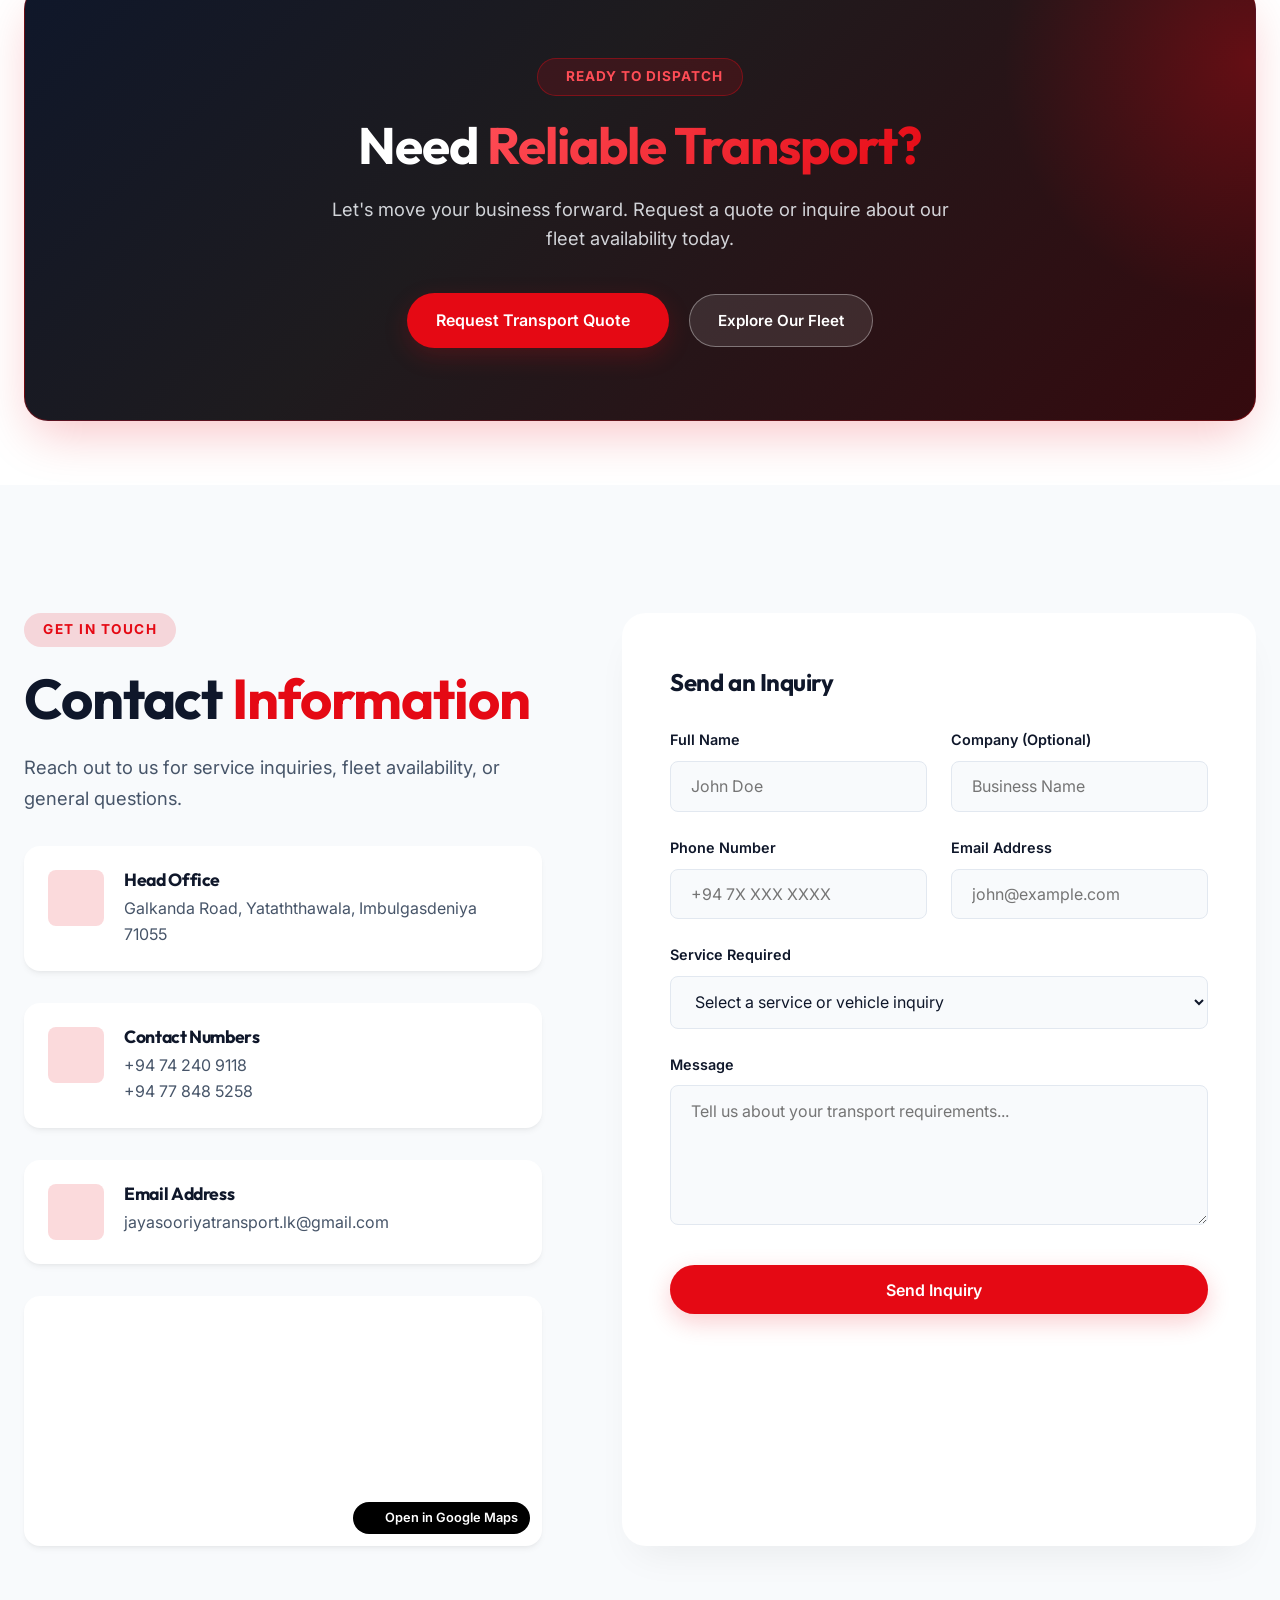
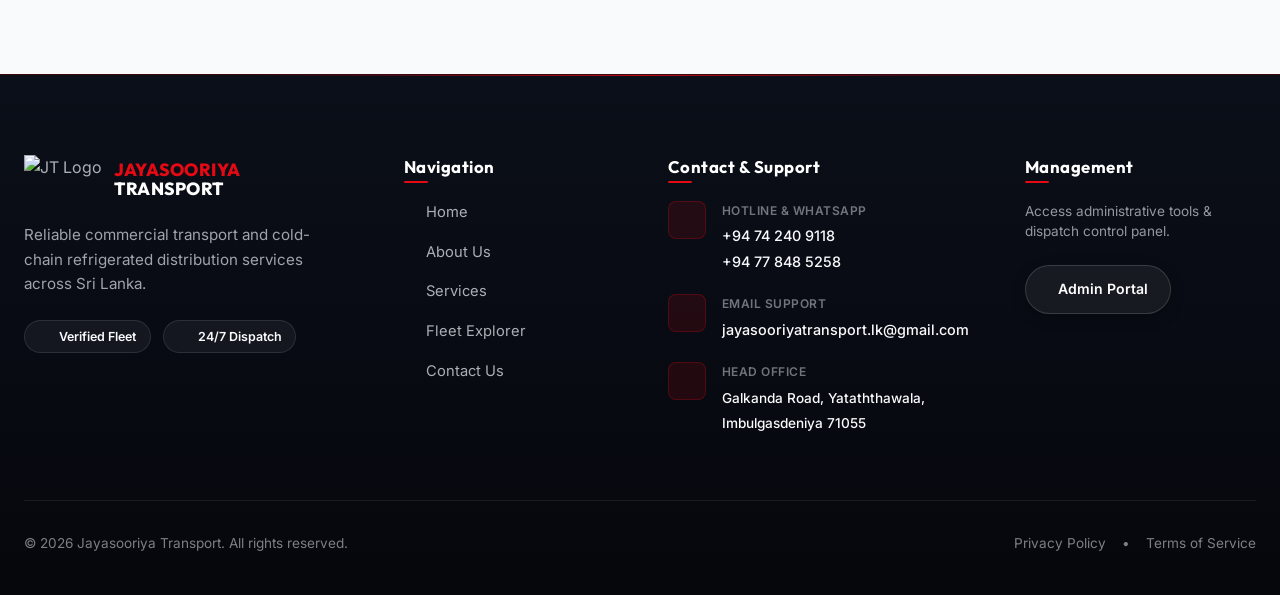
==== commit 85011611: "Bottom Nav Bar Updated" ====
--- a/index.html
+++ b/index.html
@@ -411,46 +411,75 @@
         <div class="container">
             <div class="footer-grid">
                 <div class="footer-brand">
-                    <div class="brand-logo" style="display:flex; align-items:center; gap:0.75rem;">
+                    <a href="#" class="brand-logo" style="display:flex; align-items:center; gap:0.75rem; text-decoration:none;">
                         <img src="https://i.postimg.cc/vHqSfWQH/Site-Logo.png" alt="JT Logo" class="brand-logo-img" style="height: 48px;">
                         <div class="brand-title" style="display:flex; flex-direction:column; font-family:var(--font-heading); font-size:1.1rem; font-weight:800; line-height:1.1; letter-spacing:0.5px;">
                             <span style="color: var(--primary);">JAYASOORIYA</span>
-                            <span style="color: var(--secondary);">TRANSPORT</span>
-                        </div>
-                    </div>
-                    <p>Reliable commercial transport and cold-chain refrigerated distribution services across Sri Lanka.</p>
+                            <span style="color: #FFFFFF;">TRANSPORT</span>
+                        </div>
+                    </a>
+                    <p class="footer-brand-desc">Reliable commercial transport and cold-chain refrigerated distribution services across Sri Lanka.</p>
+                    <div class="footer-badges">
+                        <span class="footer-badge"><i data-lucide="shield-check"></i> Verified Fleet</span>
+                        <span class="footer-badge"><i data-lucide="clock"></i> 24/7 Dispatch</span>
+                    </div>
                 </div>
                 
                 <div>
                     <h4 class="footer-title">Navigation</h4>
                     <ul class="footer-links">
-                        <li><a href="#home">Home</a></li>
-                        <li><a href="#about">About Us</a></li>
-                        <li><a href="#services">Services</a></li>
-                        <li><a href="#fleet">Fleet Explorer</a></li>
-                        <li><a href="#contact">Contact Us</a></li>
+                        <li><a href="#home"><i data-lucide="chevron-right"></i> Home</a></li>
+                        <li><a href="#about"><i data-lucide="chevron-right"></i> About Us</a></li>
+                        <li><a href="#services"><i data-lucide="chevron-right"></i> Services</a></li>
+                        <li><a href="#fleet"><i data-lucide="chevron-right"></i> Fleet Explorer</a></li>
+                        <li><a href="#contact"><i data-lucide="chevron-right"></i> Contact Us</a></li>
                     </ul>
                 </div>
 
                 <div>
                     <h4 class="footer-title">Contact & Support</h4>
-                    <ul class="footer-links">
-                        <li><i data-lucide="phone" style="width:16px; display:inline-block; vertical-align:middle; margin-right:4px;"></i> +94 74 240 9118 / +94 77 848 5258</li>
-                        <li><i data-lucide="mail" style="width:16px; display:inline-block; vertical-align:middle; margin-right:4px;"></i> <a href="mailto:jayasooriyatransport.lk@gmail.com" style="color:inherit; text-decoration:none;">jayasooriyatransport.lk@gmail.com</a></li>
-                        <li><i data-lucide="map-pin" style="width:16px; display:inline-block; vertical-align:middle; margin-right:4px;"></i> Galkanda Road, Yataththawala, Imbulgasdeniya 71055</li>
+                    <ul class="footer-contact-list">
+                        <li class="footer-contact-item">
+                            <div class="footer-icon-box"><i data-lucide="phone"></i></div>
+                            <div>
+                                <span class="footer-contact-label">Hotline & WhatsApp</span>
+                                <div><a href="tel:+94742409118" class="footer-contact-val">+94 74 240 9118</a></div>
+                                <div><a href="tel:+94778485258" class="footer-contact-val">+94 77 848 5258</a></div>
+                            </div>
+                        </li>
+                        <li class="footer-contact-item">
+                            <div class="footer-icon-box"><i data-lucide="mail"></i></div>
+                            <div>
+                                <span class="footer-contact-label">Email Support</span>
+                                <div><a href="mailto:jayasooriyatransport.lk@gmail.com" class="footer-contact-val">jayasooriyatransport.lk@gmail.com</a></div>
+                            </div>
+                        </li>
+                        <li class="footer-contact-item">
+                            <div class="footer-icon-box"><i data-lucide="map-pin"></i></div>
+                            <div>
+                                <span class="footer-contact-label">Head Office</span>
+                                <span class="footer-contact-val" style="font-size: 0.85rem; line-height: 1.4;">Galkanda Road, Yataththawala, Imbulgasdeniya 71055</span>
+                            </div>
+                        </li>
                     </ul>
                 </div>
 
                 <div>
                     <h4 class="footer-title">Management</h4>
-                    <ul class="footer-links">
-                        <li><a href="admin/index.html" class="btn btn-outline" style="padding: 6px 16px; font-size: 0.85rem;"><i data-lucide="lock"></i> Admin Portal</a></li>
-                    </ul>
+                    <p style="color: rgba(241, 245, 249, 0.6); font-size: 0.85rem; margin-bottom: 1.5rem; line-height: 1.5;">Access administrative tools & dispatch control panel.</p>
+                    <a href="admin/index.html" class="btn-footer-admin">
+                        <i data-lucide="lock"></i> Admin Portal
+                    </a>
                 </div>
             </div>
 
             <div class="footer-bottom">
                 <p>&copy; 2026 Jayasooriya Transport. All rights reserved.</p>
+                <div class="footer-bottom-links">
+                    <a href="#home">Privacy Policy</a>
+                    <span>•</span>
+                    <a href="#home">Terms of Service</a>
+                </div>
             </div>
         </div>
     </footer>
--- a/css/style.css
+++ b/css/style.css
@@ -1455,62 +1455,224 @@
     opacity: 1;
 }
 
-/* --- FOOTER --- */
+/* --- FOOTER (ULTRA-PREMIUM DARK EDITION) --- */
 .footer {
-    background: var(--surface);
-    border-top: 1px solid var(--border);
-    padding: 4rem 0 2rem 0;
-    color: var(--text-muted);
+    background: linear-gradient(180deg, #0B0F19 0%, #05070C 100%);
+    border-top: 1px solid rgba(229, 9, 20, 0.25);
+    padding: 5rem 0 2.5rem 0;
+    color: rgba(241, 245, 249, 0.7);
+    position: relative;
+    overflow: hidden;
+}
+
+.footer::before {
+    content: '';
+    position: absolute;
+    top: 0;
+    left: 50%;
+    transform: translateX(-50%);
+    width: 60%;
+    height: 1px;
+    background: linear-gradient(90deg, transparent, var(--primary), transparent);
+    opacity: 0.8;
 }
 
 .footer-grid {
     display: grid;
-    grid-template-columns: 1.5fr repeat(3, 1fr);
-    gap: 3rem;
-    margin-bottom: 3rem;
-}
-
-.footer-brand p {
-    margin-top: 1rem;
+    grid-template-columns: 1.4fr 0.9fr 1.3fr 1fr;
+    gap: 3.5rem;
+    margin-bottom: 4rem;
+}
+
+.footer-brand-desc {
+    margin-top: 1.25rem;
     font-size: 0.95rem;
-    max-width: 300px;
+    max-width: 320px;
     line-height: 1.6;
+    color: rgba(241, 245, 249, 0.65);
+}
+
+.footer-badges {
+    display: flex;
+    gap: 0.75rem;
+    margin-top: 1.5rem;
+    flex-wrap: wrap;
+}
+
+.footer-badge {
+    display: inline-flex;
+    align-items: center;
+    gap: 0.4rem;
+    padding: 0.35rem 0.85rem;
+    background: rgba(255, 255, 255, 0.05);
+    border: 1px solid rgba(255, 255, 255, 0.1);
+    border-radius: 100px;
+    font-size: 0.78rem;
+    font-weight: 600;
+    color: #F8FAFC;
+}
+
+.footer-badge i {
+    width: 14px;
+    height: 14px;
+    color: var(--primary);
 }
 
 .footer-title {
-    color: var(--text-main);
-    font-size: 1rem;
-    margin-bottom: 1.25rem;
+    color: #FFFFFF;
+    font-size: 1.05rem;
+    margin-bottom: 1.5rem;
     font-weight: 700;
+    letter-spacing: 0.5px;
+    position: relative;
+    display: inline-block;
+}
+
+.footer-title::after {
+    content: '';
+    position: absolute;
+    bottom: -6px;
+    left: 0;
+    width: 24px;
+    height: 2px;
+    background: var(--primary);
+    border-radius: 2px;
 }
 
 .footer-links {
     list-style: none;
     display: flex;
     flex-direction: column;
-    gap: 0.75rem;
-    font-size: 0.9rem;
+    gap: 0.85rem;
+    font-size: 0.92rem;
 }
 
 .footer-links a {
-    color: var(--text-muted);
+    color: rgba(241, 245, 249, 0.7);
     text-decoration: none;
     transition: var(--transition-fast);
+    display: inline-flex;
+    align-items: center;
+    gap: 0.5rem;
+}
+
+.footer-links a i {
+    width: 14px;
+    height: 14px;
+    color: var(--primary);
+    opacity: 0.7;
+    transition: var(--transition-fast);
 }
 
 .footer-links a:hover {
+    color: #FFFFFF;
+    transform: translateX(4px);
+}
+
+.footer-links a:hover i {
+    opacity: 1;
     color: var(--primary);
+}
+
+.footer-contact-list {
+    list-style: none;
+    display: flex;
+    flex-direction: column;
+    gap: 1.25rem;
+}
+
+.footer-contact-item {
+    display: flex;
+    align-items: flex-start;
+    gap: 1rem;
+}
+
+.footer-icon-box {
+    width: 38px;
+    height: 38px;
+    border-radius: var(--radius-sm);
+    background: rgba(229, 9, 20, 0.12);
+    border: 1px solid rgba(229, 9, 20, 0.25);
+    color: var(--primary);
+    display: flex;
+    align-items: center;
+    justify-content: center;
+    flex-shrink: 0;
+    font-size: 1rem;
+}
+
+.footer-contact-label {
+    display: block;
+    font-size: 0.75rem;
+    text-transform: uppercase;
+    letter-spacing: 0.5px;
+    color: rgba(241, 245, 249, 0.45);
+    margin-bottom: 0.2rem;
+    font-weight: 600;
+}
+
+.footer-contact-val {
+    color: #F8FAFC;
+    font-size: 0.9rem;
+    font-weight: 500;
+    text-decoration: none;
+    transition: var(--transition-fast);
+}
+
+.footer-contact-val:hover {
+    color: var(--primary);
+}
+
+.btn-footer-admin {
+    display: inline-flex;
+    align-items: center;
+    gap: 0.6rem;
+    padding: 0.75rem 1.4rem;
+    border-radius: 100px;
+    background: rgba(255, 255, 255, 0.06);
+    border: 1px solid rgba(255, 255, 255, 0.15);
+    color: #FFFFFF;
+    font-size: 0.88rem;
+    font-weight: 600;
+    text-decoration: none;
+    transition: var(--transition-normal);
+    box-shadow: 0 4px 15px rgba(0, 0, 0, 0.2);
+}
+
+.btn-footer-admin:hover {
+    background: var(--primary);
+    border-color: var(--primary);
+    color: #FFFFFF;
+    transform: translateY(-2px);
+    box-shadow: 0 8px 25px rgba(229, 9, 20, 0.35);
 }
 
 .footer-bottom {
     padding-top: 2rem;
-    border-top: 1px solid var(--border);
-    display: flex;
-    align-items: center;
-    justify-content: center;
+    border-top: 1px solid rgba(255, 255, 255, 0.08);
+    display: flex;
+    align-items: center;
+    justify-content: space-between;
     font-size: 0.85rem;
-    color: var(--text-subtle);
-    text-align: center;
+    color: rgba(241, 245, 249, 0.5);
+    flex-wrap: wrap;
+    gap: 1rem;
+}
+
+.footer-bottom-links {
+    display: flex;
+    align-items: center;
+    gap: 1rem;
+}
+
+.footer-bottom-links a {
+    color: rgba(241, 245, 249, 0.5);
+    text-decoration: none;
+    transition: var(--transition-fast);
+}
+
+.footer-bottom-links a:hover {
+    color: var(--primary);
 }
 
 /* --- RESPONSIVE MEDIA QUERIES --- */
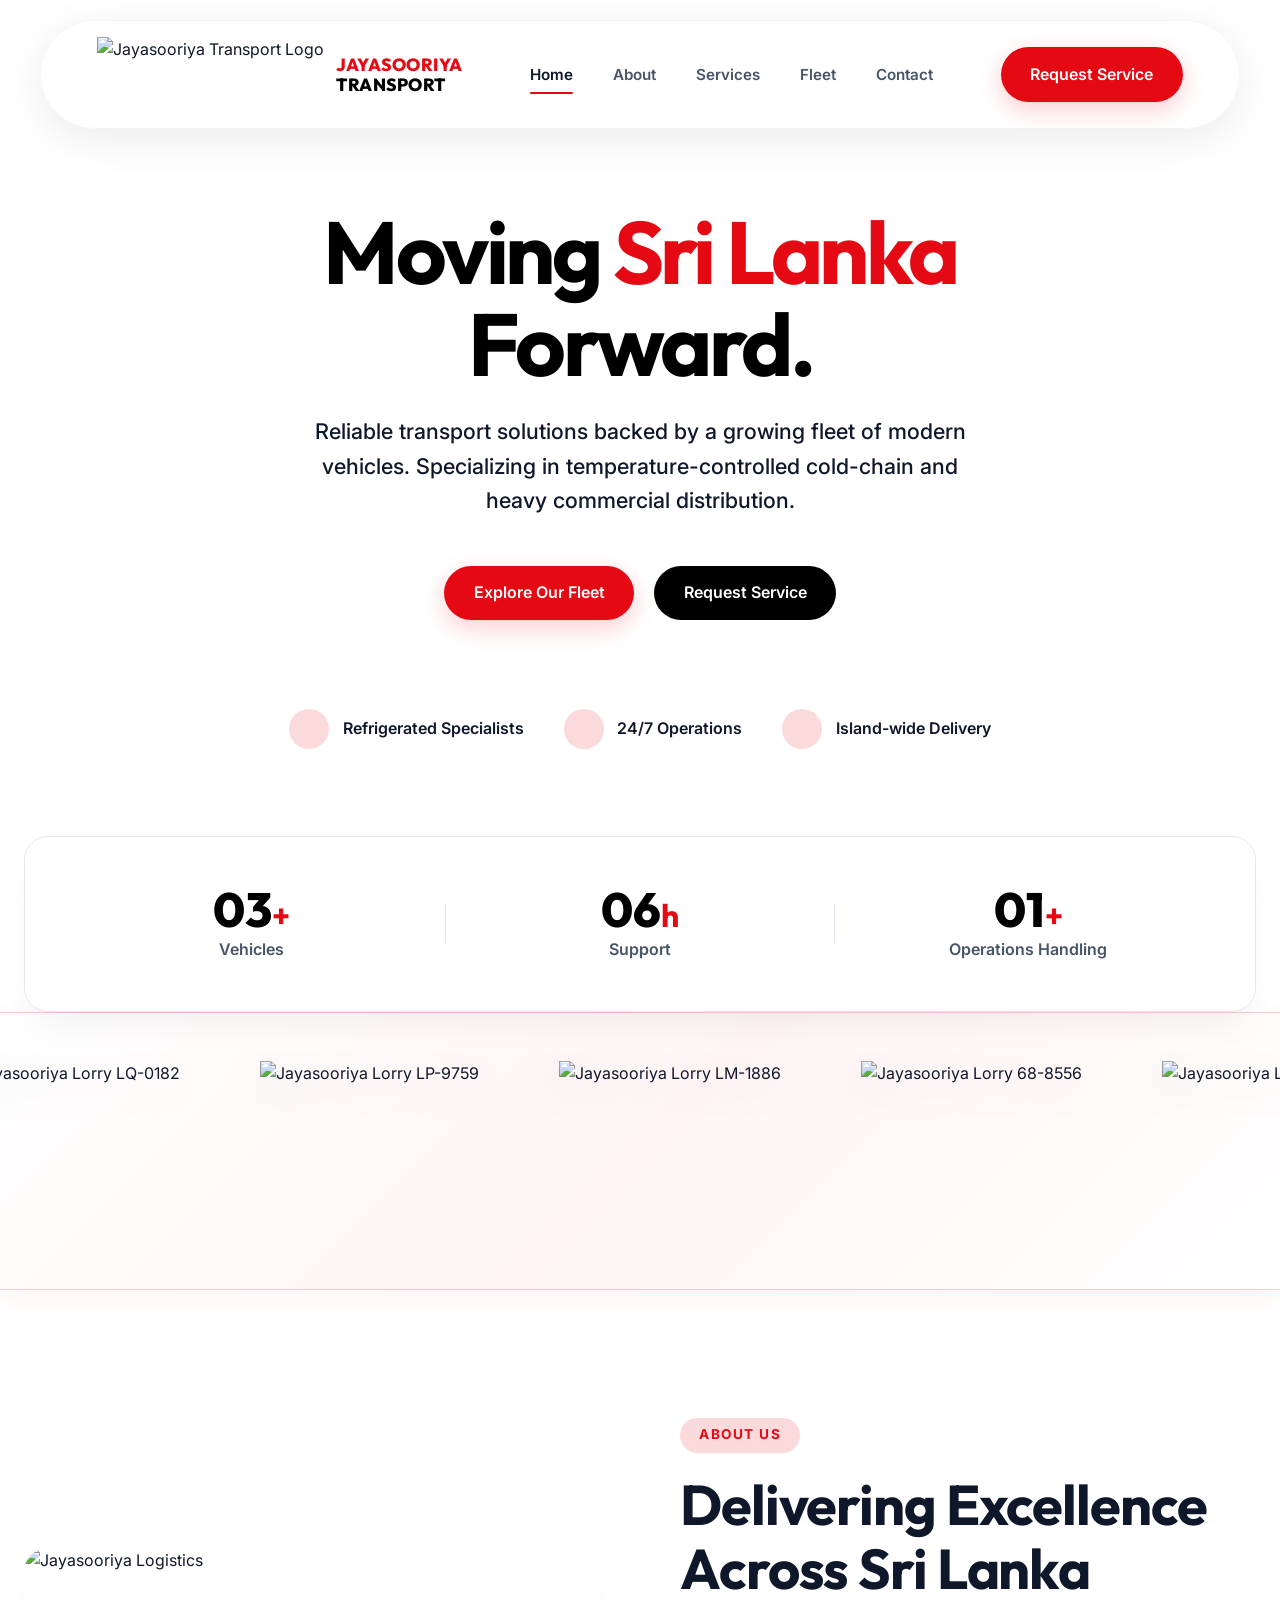
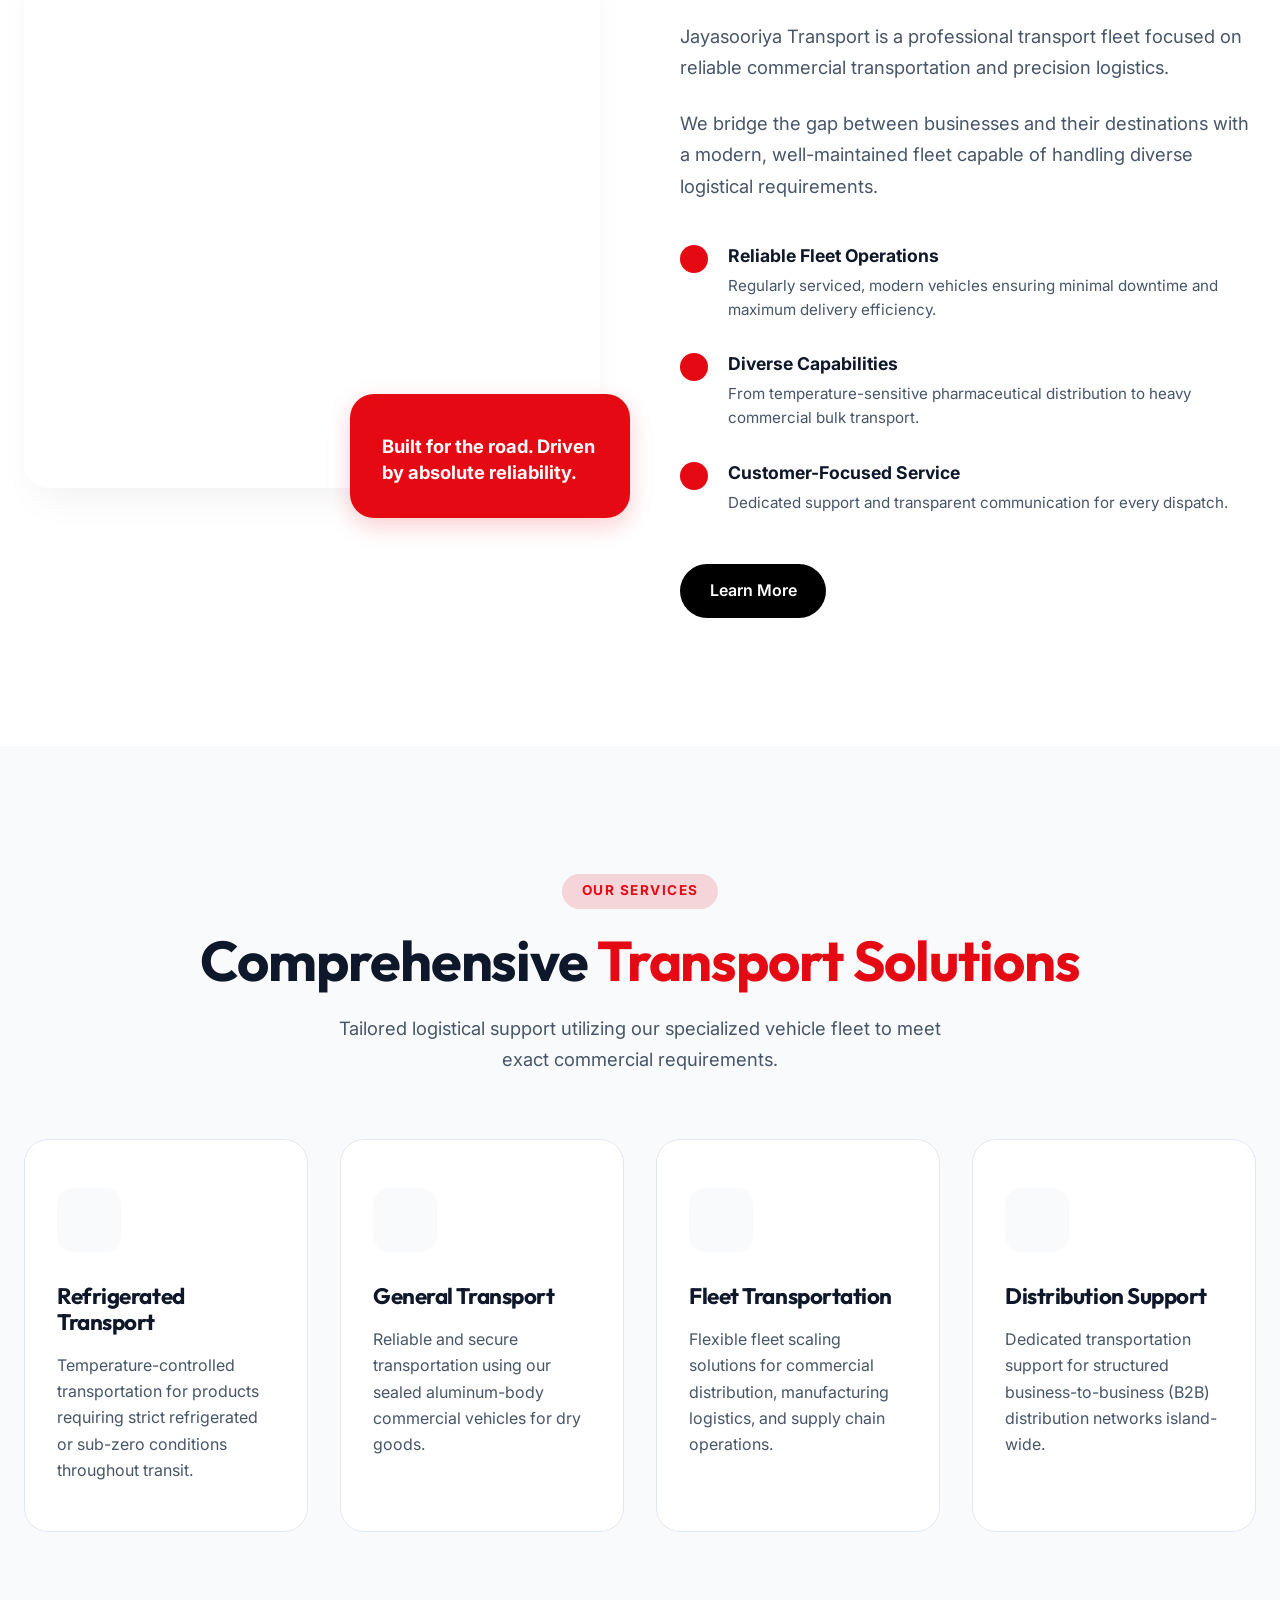
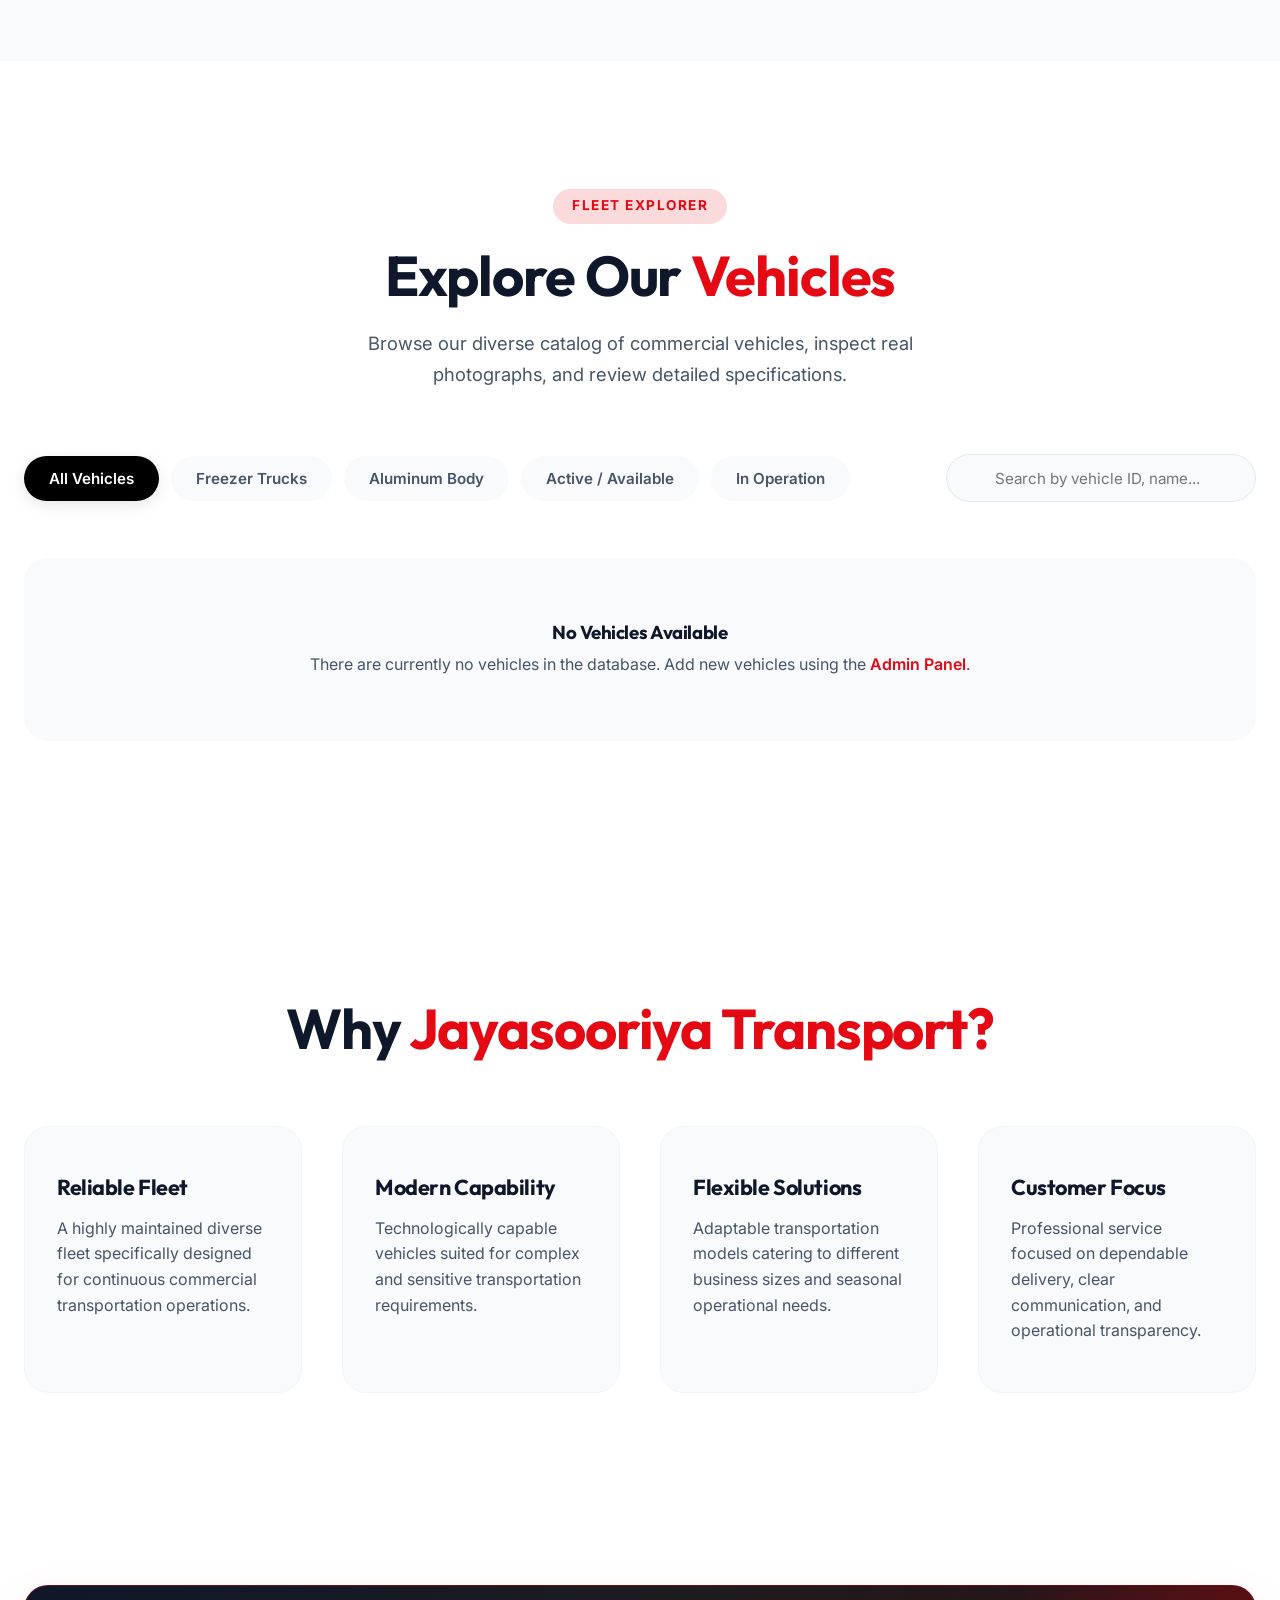
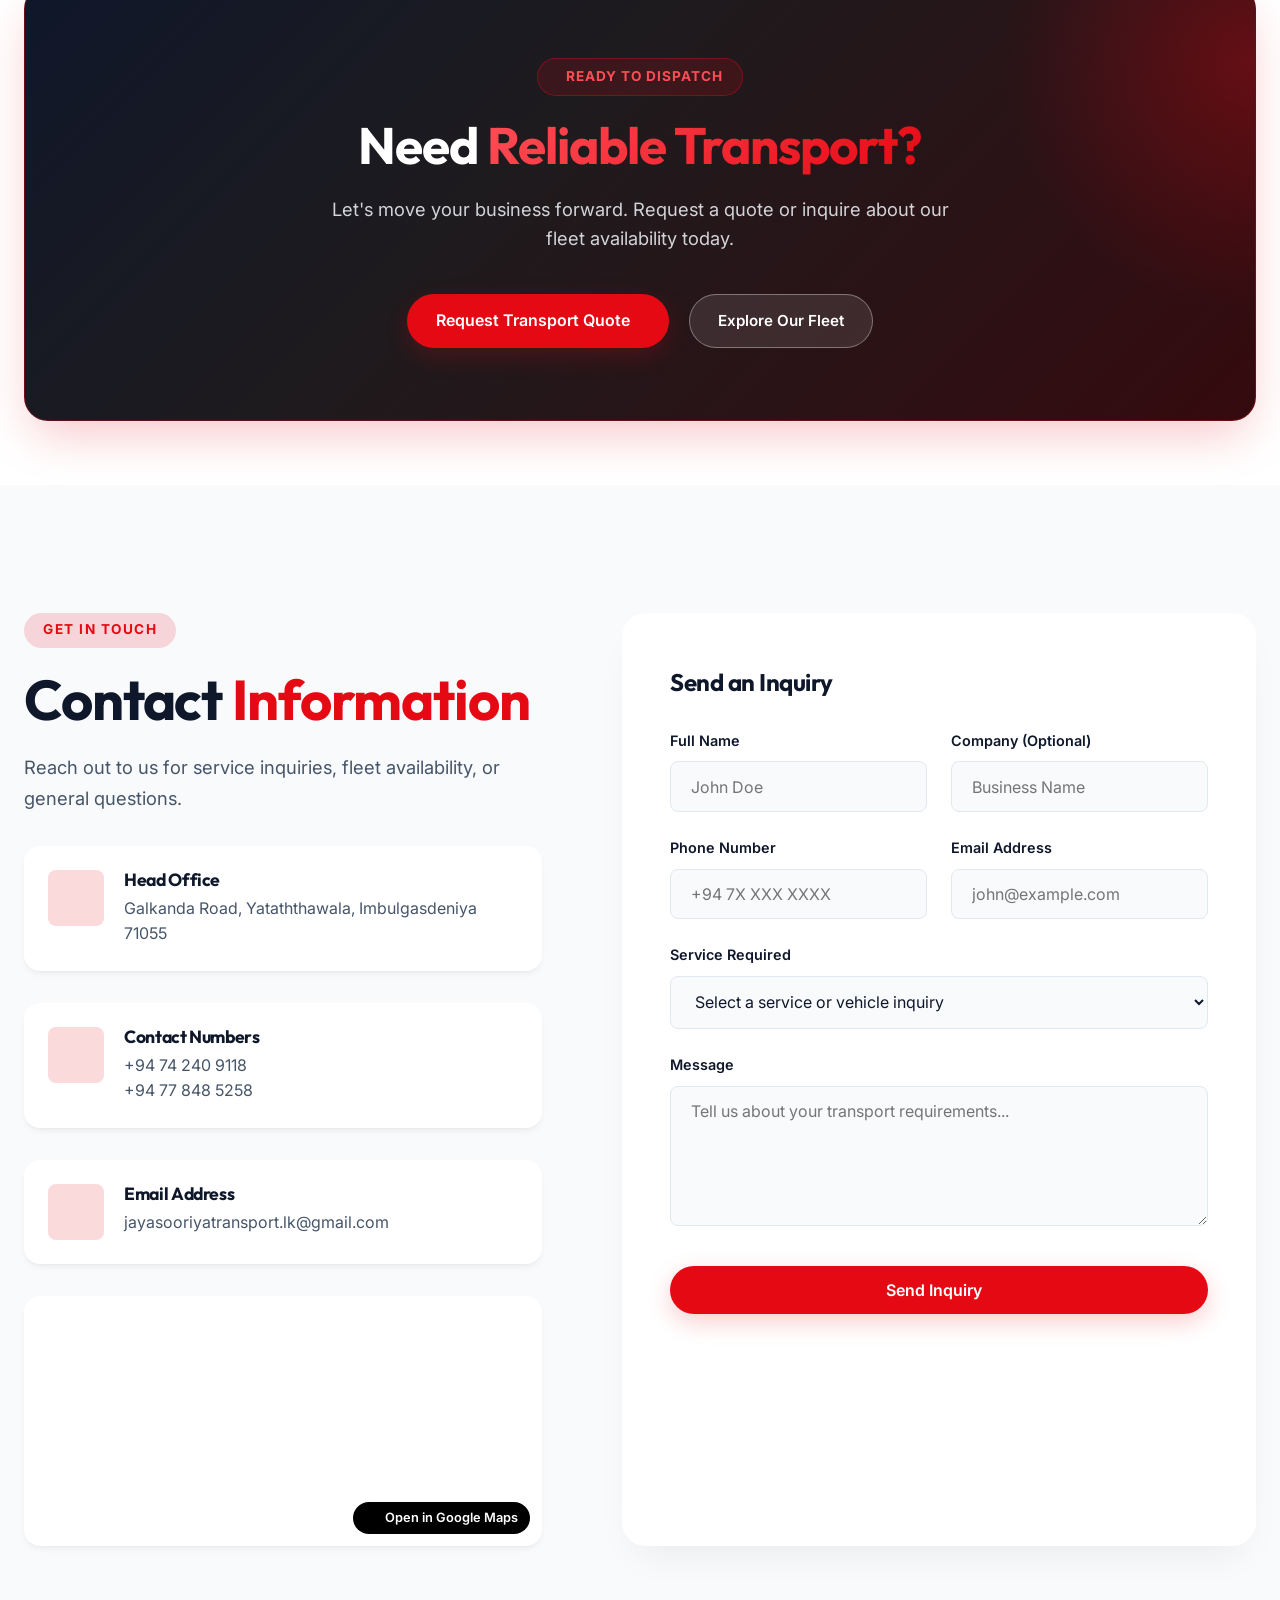
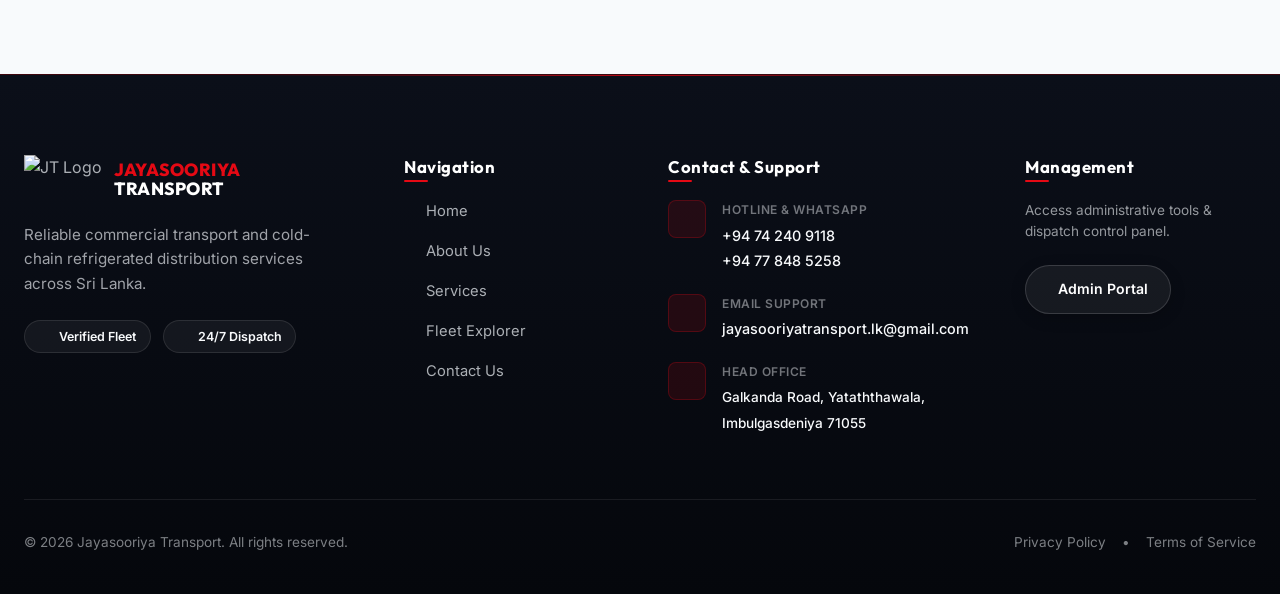
==== commit 0adfe033: "new animations added" ====
--- a/index.html
+++ b/index.html
@@ -77,15 +77,15 @@
         <div class="hero-overlay"></div>
         
         <div class="container hero-content-center">
-            <h1 class="hero-title">Moving <span class="text-gradient">Sri Lanka</span> Forward.</h1>
-            <p class="hero-text">Reliable transport solutions backed by a growing fleet of modern vehicles. Specializing in temperature-controlled cold-chain and heavy commercial distribution.</p>
+            <h1 class="hero-title reveal reveal-up">Moving <span class="text-gradient">Sri Lanka</span> Forward.</h1>
+            <p class="hero-text reveal reveal-up" data-delay="100">Reliable transport solutions backed by a growing fleet of modern vehicles. Specializing in temperature-controlled cold-chain and heavy commercial distribution.</p>
             
-            <div class="hero-cta">
+            <div class="hero-cta reveal reveal-up" data-delay="200">
                 <a href="#fleet" class="btn btn-primary">Explore Our Fleet</a>
                 <a href="#contact" class="btn btn-secondary">Request Service</a>
             </div>
 
-            <div class="hero-highlights">
+            <div class="hero-highlights reveal reveal-zoom" data-delay="300">
                 <div class="highlight-item">
                     <div class="highlight-icon"><i data-lucide="snowflake"></i></div>
                     <span>Refrigerated Specialists</span>
@@ -103,17 +103,17 @@
     </section>
 
     <!-- HERO STATS BAR -->
-    <div class="container hero-stats-bar">
+    <div class="container hero-stats-bar reveal reveal-up" data-delay="150">
         <div class="stats-card-container" id="statsContainer">
-            <div class="stat-item">
+            <div class="stat-item reveal reveal-zoom" data-delay="100">
                 <div class="stat-number"><span data-target="10">00</span><span class="stat-suffix">+</span></div>
                 <div class="stat-label">Vehicles</div>
             </div>
-            <div class="stat-item">
+            <div class="stat-item reveal reveal-zoom" data-delay="200">
                 <div class="stat-number"><span data-target="24">00</span><span class="stat-suffix">h</span></div>
                 <div class="stat-label">Support</div>
             </div>
-            <div class="stat-item">
+            <div class="stat-item reveal reveal-zoom" data-delay="300">
                 <div class="stat-number"><span data-target="4">0</span><span class="stat-suffix">+</span></div>
                 <div class="stat-label">Operations Handling</div>
             </div>
@@ -121,7 +121,7 @@
     </div>
 
     <!-- HORIZONTAL VECTOR FLEET MARQUEE -->
-    <div class="vector-ticker-section">
+    <div class="vector-ticker-section reveal reveal-up" data-delay="100">
         <div class="vector-ticker-container">
             <div class="vector-ticker-track">
                 <!-- Group 1: All 7 Real Vector Lorries -->
@@ -148,35 +148,35 @@
     <!-- ABOUT SECTION -->
     <section class="about-section" id="about">
         <div class="container about-grid">
-            <div class="about-image-stack">
+            <div class="about-image-stack reveal reveal-left">
                 <img src="https://i.postimg.cc/prHPrq8t/Whats-App-Image-2026-08-22-at-6-28-52-PM.jpg" alt="Jayasooriya Logistics" class="about-main-img">
-                <div class="about-experience-badge">
+                <div class="about-experience-badge reveal reveal-zoom" data-delay="200">
                     <i data-lucide="quote" class="badge-quote-icon"></i>
                     <div class="badge-quote-text">Built for the road. Driven by absolute reliability.</div>
                 </div>
             </div>
-            <div class="about-content">
-                <div class="section-tag">About Us</div>
-                <h2 class="section-heading">Delivering Excellence <br>Across Sri Lanka</h2>
-                <p class="section-subtitle" style="margin-bottom: 1.5rem;">Jayasooriya Transport is a professional transport fleet focused on reliable commercial transportation and precision logistics.</p>
-                <p class="section-subtitle">We bridge the gap between businesses and their destinations with a modern, well-maintained fleet capable of handling diverse logistical requirements.</p>
+            <div class="about-content reveal reveal-right">
+                <div class="section-tag reveal reveal-up">About Us</div>
+                <h2 class="section-heading reveal reveal-up" data-delay="100">Delivering Excellence <br>Across Sri Lanka</h2>
+                <p class="section-subtitle reveal reveal-up" data-delay="150" style="margin-bottom: 1.5rem;">Jayasooriya Transport is a professional transport fleet focused on reliable commercial transportation and precision logistics.</p>
+                <p class="section-subtitle reveal reveal-up" data-delay="200">We bridge the gap between businesses and their destinations with a modern, well-maintained fleet capable of handling diverse logistical requirements.</p>
 
                 <div class="about-content-list">
-                    <div class="about-list-item">
+                    <div class="about-list-item reveal reveal-up" data-delay="250">
                         <div class="about-check-icon"><i data-lucide="check"></i></div>
                         <div class="about-item-text">
                             <strong>Reliable Fleet Operations</strong>
                             <p>Regularly serviced, modern vehicles ensuring minimal downtime and maximum delivery efficiency.</p>
                         </div>
                     </div>
-                    <div class="about-list-item">
+                    <div class="about-list-item reveal reveal-up" data-delay="300">
                         <div class="about-check-icon"><i data-lucide="check"></i></div>
                         <div class="about-item-text">
                             <strong>Diverse Capabilities</strong>
                             <p>From temperature-sensitive pharmaceutical distribution to heavy commercial bulk transport.</p>
                         </div>
                     </div>
-                    <div class="about-list-item">
+                    <div class="about-list-item reveal reveal-up" data-delay="350">
                         <div class="about-check-icon"><i data-lucide="check"></i></div>
                         <div class="about-item-text">
                             <strong>Customer-Focused Service</strong>
@@ -184,7 +184,7 @@
                         </div>
                     </div>
                 </div>
-                <a href="#services" class="btn btn-secondary">Learn More</a>
+                <a href="#services" class="btn btn-secondary reveal reveal-up" data-delay="400">Learn More</a>
             </div>
         </div>
     </section>
@@ -192,7 +192,7 @@
     <!-- SERVICES SECTION -->
     <section class="services-section" id="services">
         <div class="container">
-            <div class="section-header">
+            <div class="section-header reveal reveal-up">
                 <div class="section-tag">Our Services</div>
                 <h2 class="section-heading">Comprehensive <span class="text-gradient">Transport Solutions</span></h2>
                 <p class="section-subtitle">Tailored logistical support utilizing our specialized vehicle fleet to meet exact commercial requirements.</p>
@@ -200,25 +200,25 @@
 
             <div class="services-grid">
                 <!-- Refrigerated -->
-                <div class="service-card cyan">
+                <div class="service-card cyan reveal reveal-zoom" data-delay="100">
                     <div class="service-icon-box"><i data-lucide="snowflake"></i></div>
                     <h3 class="service-title">Refrigerated Transport</h3>
                     <p class="service-desc">Temperature-controlled transportation for products requiring strict refrigerated or sub-zero conditions throughout transit.</p>
                 </div>
                 <!-- General -->
-                <div class="service-card">
+                <div class="service-card reveal reveal-zoom" data-delay="200">
                     <div class="service-icon-box"><i data-lucide="package"></i></div>
                     <h3 class="service-title">General Transport</h3>
                     <p class="service-desc">Reliable and secure transportation using our sealed aluminum-body commercial vehicles for dry goods.</p>
                 </div>
                 <!-- Fleet -->
-                <div class="service-card">
+                <div class="service-card reveal reveal-zoom" data-delay="300">
                     <div class="service-icon-box"><i data-lucide="truck"></i></div>
                     <h3 class="service-title">Fleet Transportation</h3>
                     <p class="service-desc">Flexible fleet scaling solutions for commercial distribution, manufacturing logistics, and supply chain operations.</p>
                 </div>
                 <!-- Distribution -->
-                <div class="service-card">
+                <div class="service-card reveal reveal-zoom" data-delay="400">
                     <div class="service-icon-box"><i data-lucide="map-pin"></i></div>
                     <h3 class="service-title">Distribution Support</h3>
                     <p class="service-desc">Dedicated transportation support for structured business-to-business (B2B) distribution networks island-wide.</p>
@@ -230,14 +230,14 @@
     <!-- FLEET EXPLORER SECTION (CORE) -->
     <section class="fleet-section" id="fleet">
         <div class="container">
-            <div class="section-header">
+            <div class="section-header reveal reveal-up">
                 <div class="section-tag">Fleet Explorer</div>
                 <h2 class="section-heading">Explore Our <span class="text-gradient">Vehicles</span></h2>
                 <p class="section-subtitle">Browse our diverse catalog of commercial vehicles, inspect real photographs, and review detailed specifications.</p>
             </div>
 
             <!-- Fleet Controls -->
-            <div class="fleet-controls">
+            <div class="fleet-controls reveal reveal-up" data-delay="150">
                 <div class="fleet-filters" id="fleetFilters">
                     <button class="filter-btn active" data-filter="all">All Vehicles</button>
                     <button class="filter-btn" data-filter="freezer">Freezer Trucks</button>
@@ -261,26 +261,26 @@
     <!-- WHY CHOOSE US -->
     <section class="why-us-section">
         <div class="container">
-            <div class="section-header">
+            <div class="section-header reveal reveal-up">
                 <h2 class="section-heading">Why <span class="text-gradient">Jayasooriya Transport?</span></h2>
             </div>
             <div class="why-grid">
-                <div class="why-card">
+                <div class="why-card reveal reveal-zoom" data-delay="100">
                     <i data-lucide="shield" class="why-icon"></i>
                     <h3 class="why-title">Reliable Fleet</h3>
                     <p class="why-desc">A highly maintained diverse fleet specifically designed for continuous commercial transportation operations.</p>
                 </div>
-                <div class="why-card">
+                <div class="why-card reveal reveal-zoom" data-delay="200">
                     <i data-lucide="settings" class="why-icon"></i>
                     <h3 class="why-title">Modern Capability</h3>
                     <p class="why-desc">Technologically capable vehicles suited for complex and sensitive transportation requirements.</p>
                 </div>
-                <div class="why-card">
+                <div class="why-card reveal reveal-zoom" data-delay="300">
                     <i data-lucide="git-merge" class="why-icon"></i>
                     <h3 class="why-title">Flexible Solutions</h3>
                     <p class="why-desc">Adaptable transportation models catering to different business sizes and seasonal operational needs.</p>
                 </div>
-                <div class="why-card">
+                <div class="why-card reveal reveal-zoom" data-delay="400">
                     <i data-lucide="users" class="why-icon"></i>
                     <h3 class="why-title">Customer Focus</h3>
                     <p class="why-desc">Professional service focused on dependable delivery, clear communication, and operational transparency.</p>
@@ -292,7 +292,7 @@
     <!-- CTA BANNER -->
     <section class="cta-banner-section">
         <div class="container">
-            <div class="cta-box">
+            <div class="cta-box reveal reveal-zoom">
                 <div class="cta-badge"><i data-lucide="truck"></i> Ready to Dispatch</div>
                 <h2 class="cta-title">Need <span class="cta-highlight">Reliable Transport?</span></h2>
                 <p class="cta-desc">Let's move your business forward. Request a quote or inquire about our fleet availability today.</p>
@@ -308,14 +308,14 @@
     <section class="contact-section" id="contact">
         <div class="container contact-grid">
             
-            <div class="contact-info-panel">
-                <div>
+            <div class="contact-info-panel reveal reveal-left">
+                <div class="reveal reveal-up">
                     <div class="section-tag">Get in Touch</div>
                     <h2 class="section-heading">Contact <span class="text-gradient">Information</span></h2>
                     <p class="section-subtitle">Reach out to us for service inquiries, fleet availability, or general questions.</p>
                 </div>
 
-                <div class="info-card">
+                <div class="info-card reveal reveal-up" data-delay="100">
                     <div class="info-icon"><i data-lucide="map-pin"></i></div>
                     <div class="info-details">
                         <h4>Head Office</h4>
@@ -323,7 +323,7 @@
                     </div>
                 </div>
 
-                <div class="info-card">
+                <div class="info-card reveal reveal-up" data-delay="200">
                     <div class="info-icon"><i data-lucide="phone"></i></div>
                     <div class="info-details">
                         <h4>Contact Numbers</h4>
@@ -332,7 +332,7 @@
                     </div>
                 </div>
 
-                <div class="info-card">
+                <div class="info-card reveal reveal-up" data-delay="300">
                     <div class="info-icon"><i data-lucide="mail"></i></div>
                     <div class="info-details">
                         <h4>Email Address</h4>
@@ -341,7 +341,7 @@
                 </div>
 
                 <!-- Google Maps -->
-                <div class="map-placeholder-box" style="position: relative;">
+                <div class="map-placeholder-box reveal reveal-up" data-delay="400" style="position: relative;">
                     <iframe 
                         src="https://maps.google.com/maps?q=7.320587720760364,80.31619234417526&hl=en&z=16&output=embed" 
                         width="100%" 
@@ -357,7 +357,7 @@
                 </div>
             </div>
 
-            <div class="contact-form-card">
+            <div class="contact-form-card reveal reveal-right" data-delay="150">
                 <h3 style="font-size: 1.5rem; margin-bottom: 2rem;">Send an Inquiry</h3>
                 <form id="contactForm">
                     <div class="form-group-row">
@@ -407,10 +407,10 @@
     </section>
 
     <!-- FOOTER -->
-    <footer class="footer">
+    <footer class="footer reveal reveal-up">
         <div class="container">
             <div class="footer-grid">
-                <div class="footer-brand">
+                <div class="footer-brand reveal reveal-up" data-delay="100">
                     <a href="#" class="brand-logo" style="display:flex; align-items:center; gap:0.75rem; text-decoration:none;">
                         <img src="https://i.postimg.cc/vHqSfWQH/Site-Logo.png" alt="JT Logo" class="brand-logo-img" style="height: 48px;">
                         <div class="brand-title" style="display:flex; flex-direction:column; font-family:var(--font-heading); font-size:1.1rem; font-weight:800; line-height:1.1; letter-spacing:0.5px;">
@@ -425,7 +425,7 @@
                     </div>
                 </div>
                 
-                <div>
+                <div class="reveal reveal-up" data-delay="200">
                     <h4 class="footer-title">Navigation</h4>
                     <ul class="footer-links">
                         <li><a href="#home"><i data-lucide="chevron-right"></i> Home</a></li>
@@ -436,7 +436,7 @@
                     </ul>
                 </div>
 
-                <div>
+                <div class="reveal reveal-up" data-delay="300">
                     <h4 class="footer-title">Contact & Support</h4>
                     <ul class="footer-contact-list">
                         <li class="footer-contact-item">
@@ -464,7 +464,7 @@
                     </ul>
                 </div>
 
-                <div>
+                <div class="reveal reveal-up" data-delay="400">
                     <h4 class="footer-title">Management</h4>
                     <p style="color: rgba(241, 245, 249, 0.6); font-size: 0.85rem; margin-bottom: 1.5rem; line-height: 1.5;">Access administrative tools & dispatch control panel.</p>
                     <a href="admin/index.html" class="btn-footer-admin">
--- a/css/style.css
+++ b/css/style.css
@@ -2274,3 +2274,89 @@
     filter: drop-shadow(0 10px 20px rgba(0,0,0,0.6));
 }
 
+/* ==========================================================================
+   NEXT-GEN SCROLL REVEAL & POP-UP ANIMATIONS SYSTEM
+   ========================================================================== */
+
+/* Base initial state for reveal elements */
+.reveal {
+    opacity: 0;
+    will-change: opacity, transform, filter;
+    transition: opacity 0.85s cubic-bezier(0.16, 1, 0.3, 1),
+                transform 0.85s cubic-bezier(0.16, 1, 0.3, 1),
+                filter 0.85s cubic-bezier(0.16, 1, 0.3, 1);
+}
+
+/* Default / Upward Pop-Up */
+.reveal, .reveal-up {
+    transform: translateY(45px) scale(0.96);
+    filter: blur(5px);
+}
+
+/* Downward Pop-In */
+.reveal-down {
+    transform: translateY(-45px) scale(0.96);
+    filter: blur(5px);
+}
+
+/* Slide in from Left */
+.reveal-left {
+    transform: translateX(-50px) scale(0.96);
+    filter: blur(5px);
+}
+
+/* Slide in from Right */
+.reveal-right {
+    transform: translateX(50px) scale(0.96);
+    filter: blur(5px);
+}
+
+/* Springy Zoom Pop-Out */
+.reveal-zoom {
+    transform: scale(0.85) translateY(20px);
+    filter: blur(8px);
+}
+
+/* 3D Tilt Pop-Up */
+.reveal-flip {
+    transform: perspective(1000px) rotateX(18deg) translateY(35px) scale(0.95);
+    filter: blur(4px);
+}
+
+/* Revealed active state */
+.reveal.active,
+.reveal-up.active,
+.reveal-down.active,
+.reveal-left.active,
+.reveal-right.active,
+.reveal-zoom.active,
+.reveal-flip.active {
+    opacity: 1;
+    transform: translate(0, 0) scale(1) rotateX(0deg);
+    filter: blur(0);
+}
+
+/* Stagger delay utilities */
+.reveal-delay-1 { transition-delay: 0.1s; }
+.reveal-delay-2 { transition-delay: 0.2s; }
+.reveal-delay-3 { transition-delay: 0.3s; }
+.reveal-delay-4 { transition-delay: 0.4s; }
+.reveal-delay-5 { transition-delay: 0.5s; }
+
+/* Accessibility support: respect reduced motion settings */
+@media (prefers-reduced-motion: reduce) {
+    .reveal,
+    .reveal-up,
+    .reveal-down,
+    .reveal-left,
+    .reveal-right,
+    .reveal-zoom,
+    .reveal-flip {
+        opacity: 1 !important;
+        transform: none !important;
+        filter: none !important;
+        transition: none !important;
+    }
+}
+
+
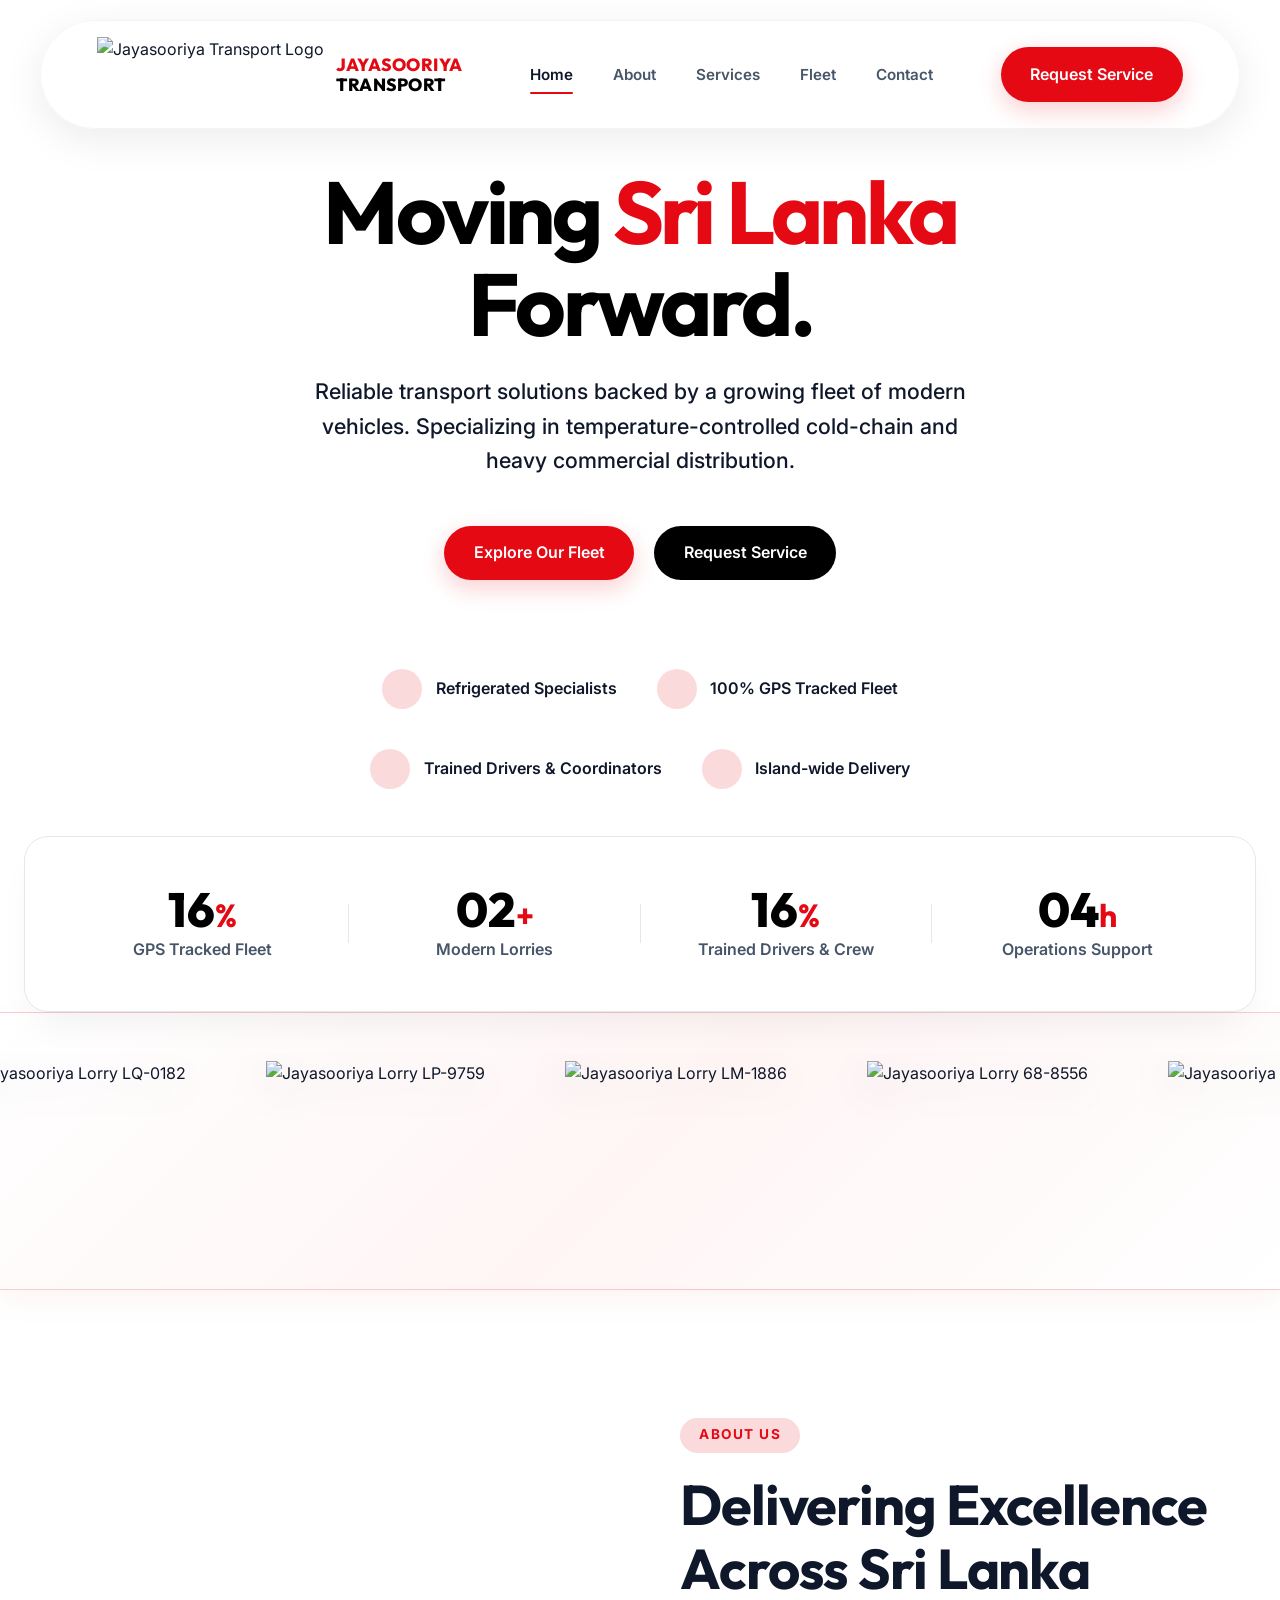
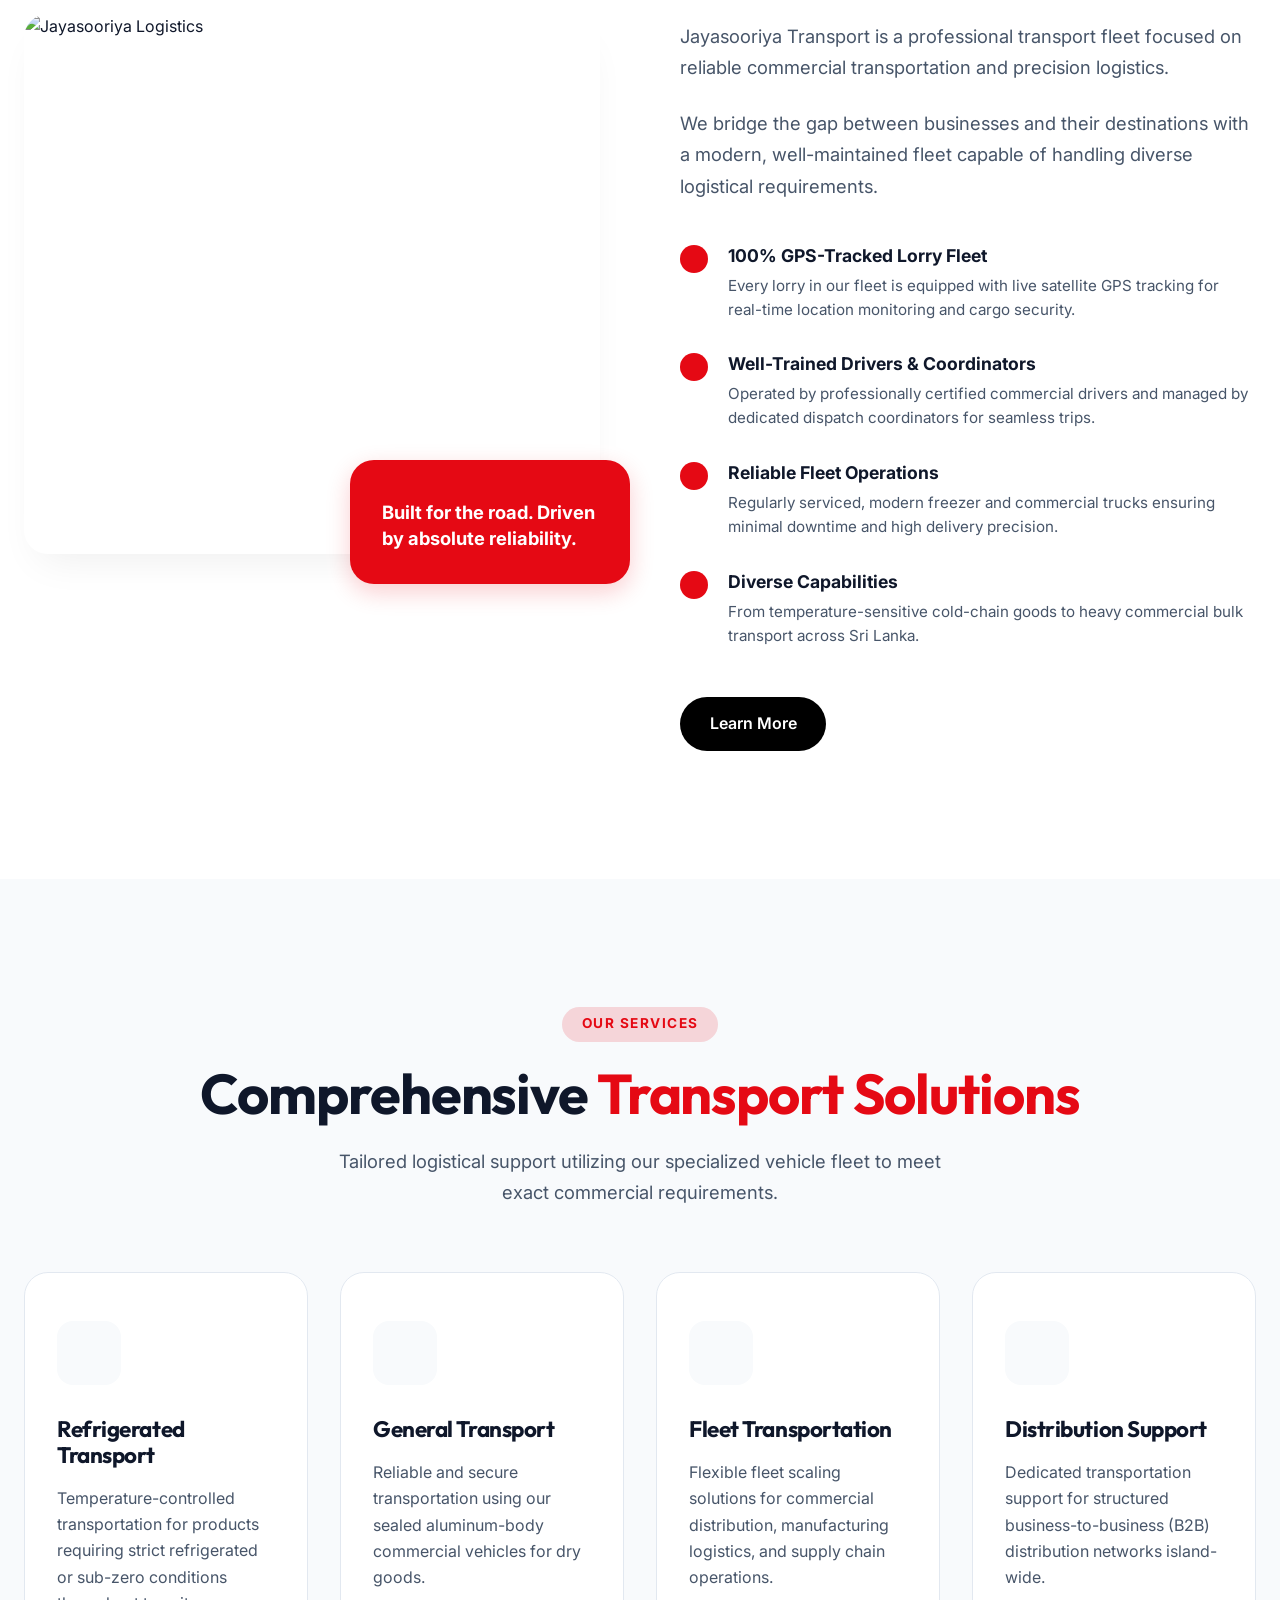
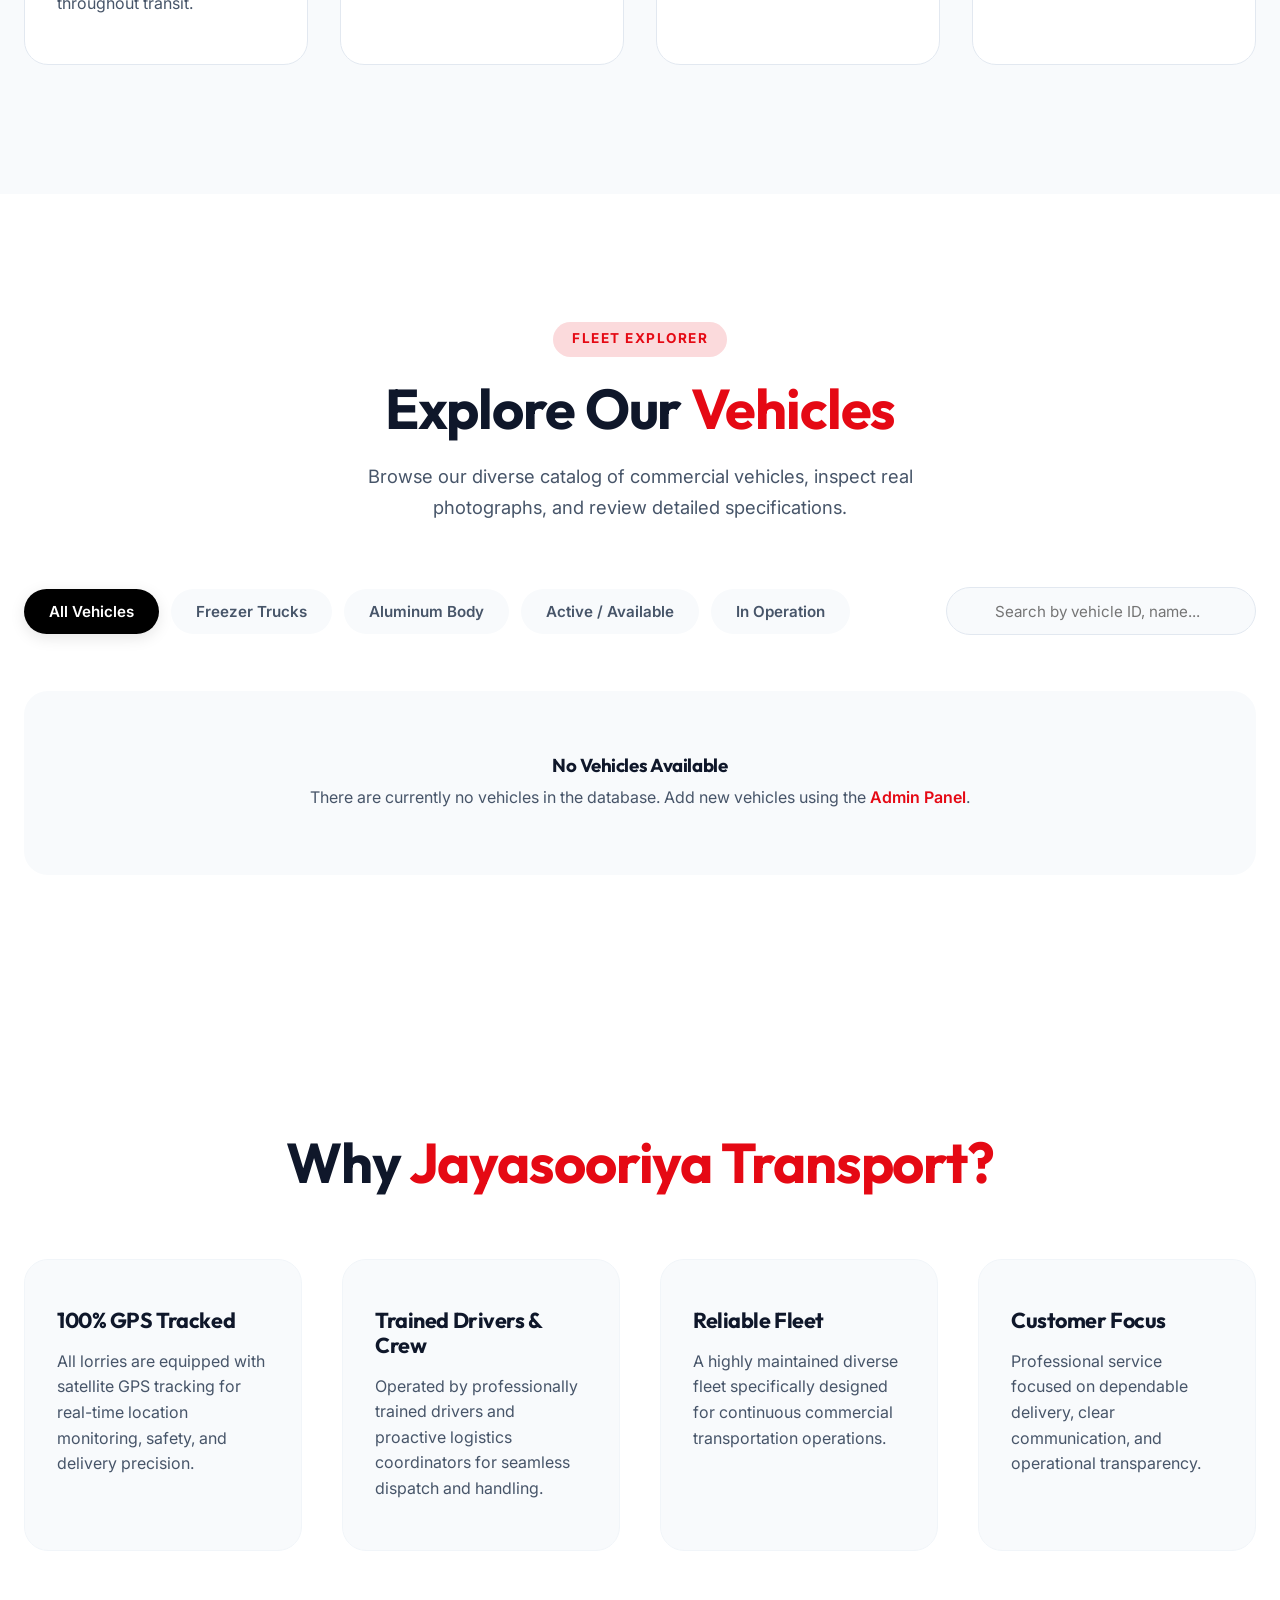
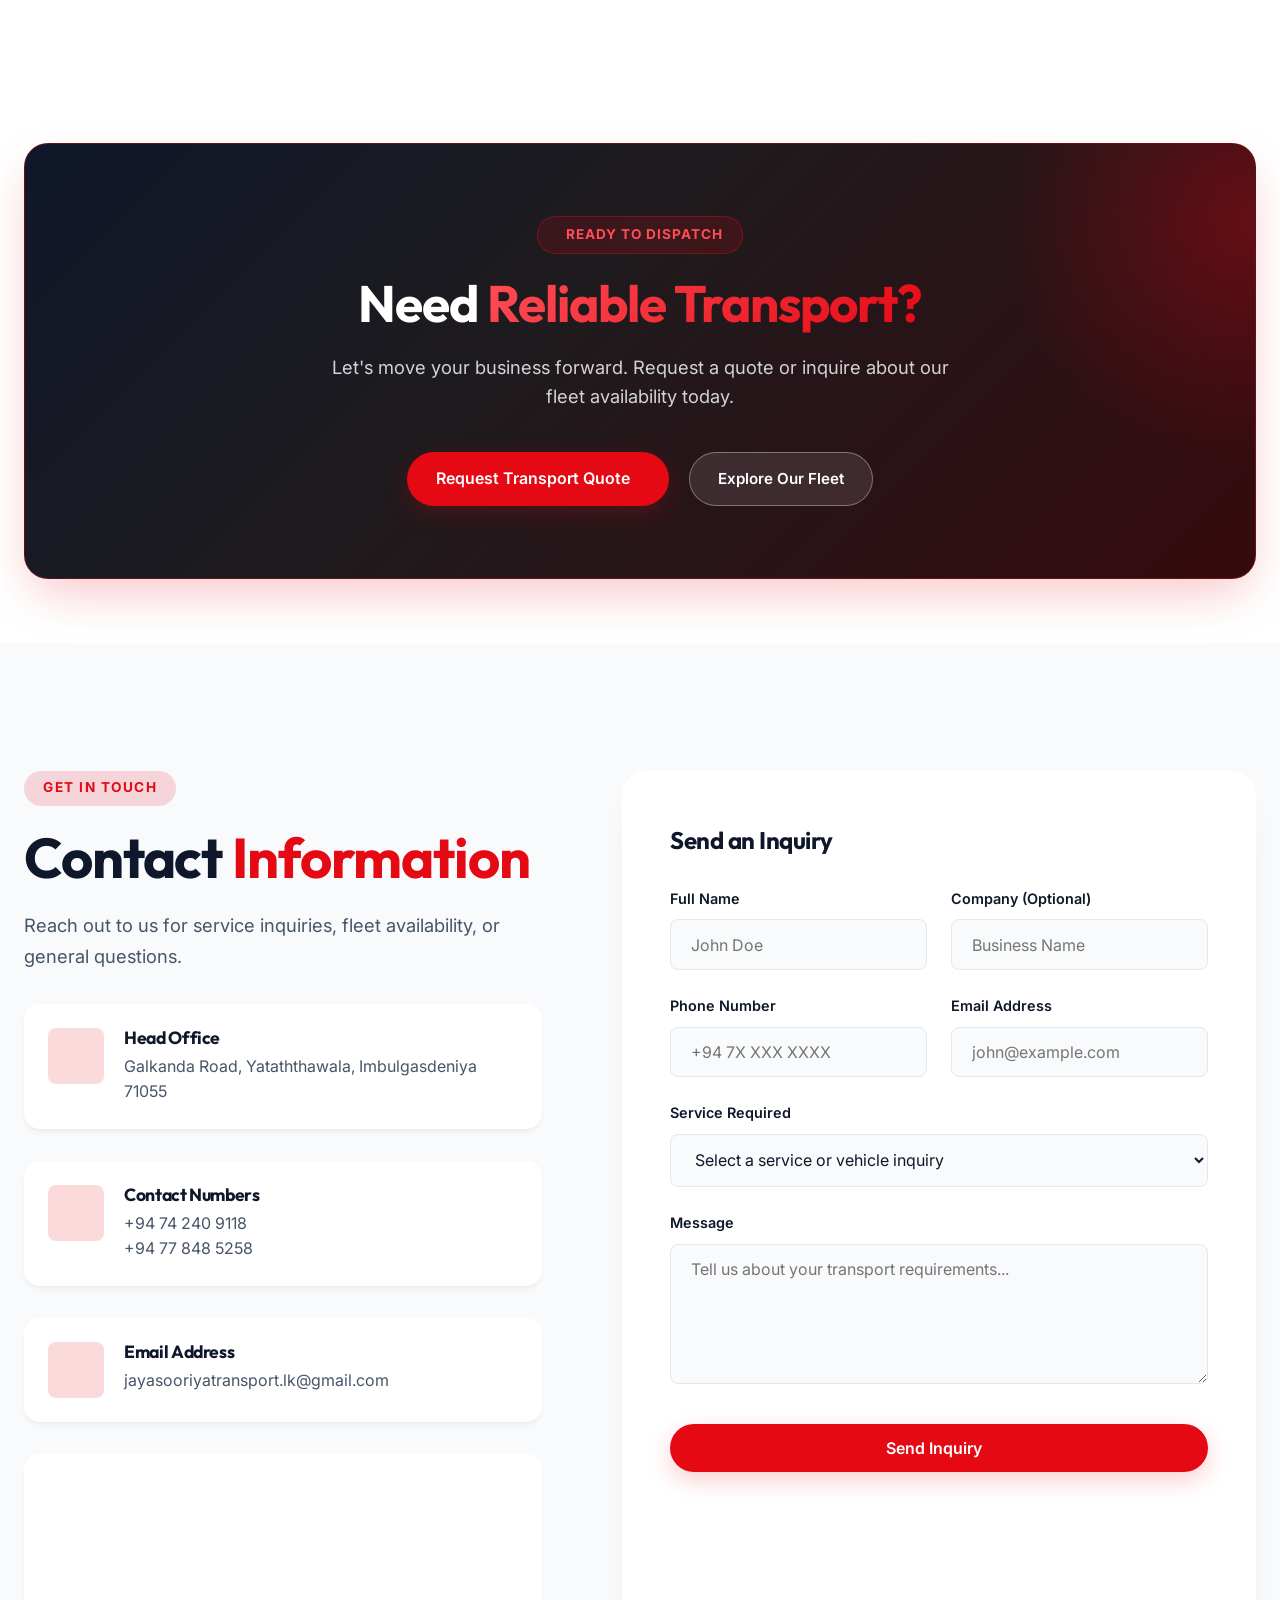
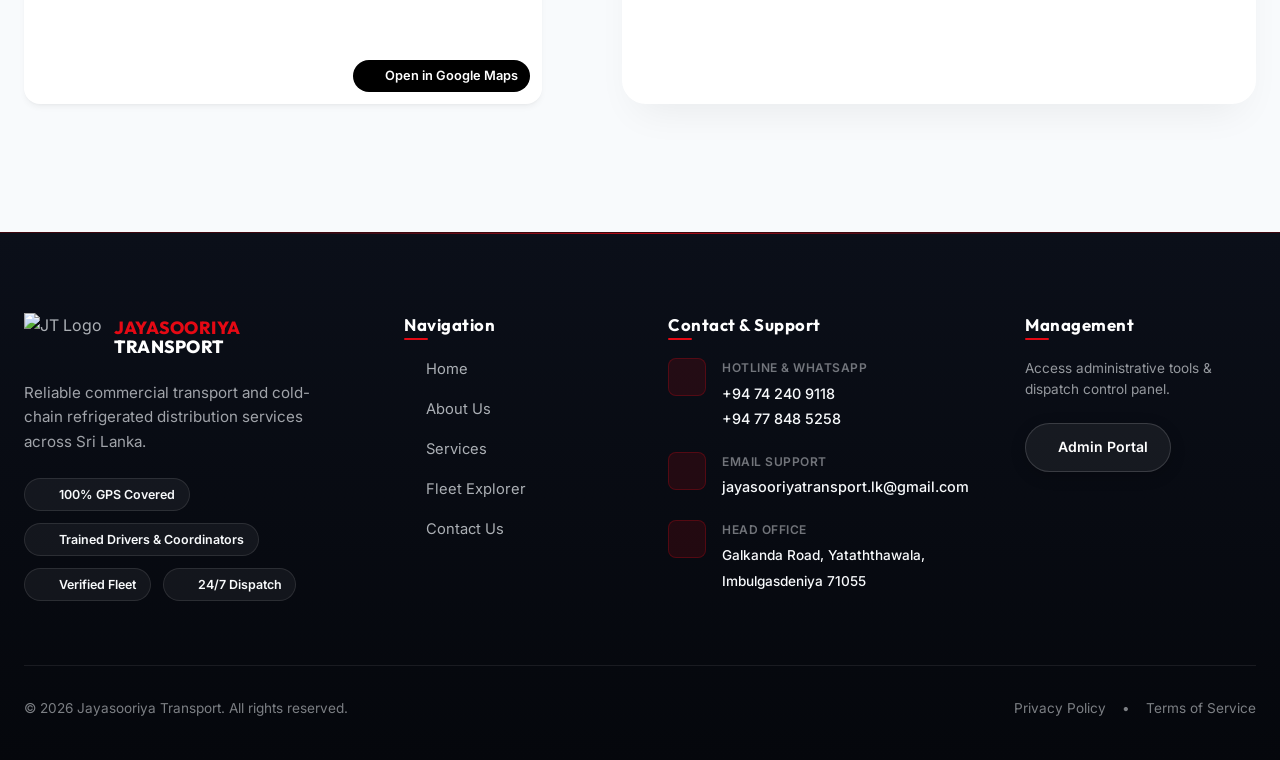
==== commit d9b25f5d: "New Details Added" ====
--- a/index.html
+++ b/index.html
@@ -91,8 +91,12 @@
                     <span>Refrigerated Specialists</span>
                 </div>
                 <div class="highlight-item">
-                    <div class="highlight-icon"><i data-lucide="shield-check"></i></div>
-                    <span>24/7 Operations</span>
+                    <div class="highlight-icon"><i data-lucide="navigation"></i></div>
+                    <span>100% GPS Tracked Fleet</span>
+                </div>
+                <div class="highlight-item">
+                    <div class="highlight-icon"><i data-lucide="user-check"></i></div>
+                    <span>Trained Drivers & Coordinators</span>
                 </div>
                 <div class="highlight-item">
                     <div class="highlight-icon"><i data-lucide="map-pin"></i></div>
@@ -106,16 +110,20 @@
     <div class="container hero-stats-bar reveal reveal-up" data-delay="150">
         <div class="stats-card-container" id="statsContainer">
             <div class="stat-item reveal reveal-zoom" data-delay="100">
+                <div class="stat-number"><span data-target="100">000</span><span class="stat-suffix">%</span></div>
+                <div class="stat-label">GPS Tracked Fleet</div>
+            </div>
+            <div class="stat-item reveal reveal-zoom" data-delay="200">
                 <div class="stat-number"><span data-target="10">00</span><span class="stat-suffix">+</span></div>
-                <div class="stat-label">Vehicles</div>
-            </div>
-            <div class="stat-item reveal reveal-zoom" data-delay="200">
+                <div class="stat-label">Modern Lorries</div>
+            </div>
+            <div class="stat-item reveal reveal-zoom" data-delay="300">
+                <div class="stat-number"><span data-target="100">000</span><span class="stat-suffix">%</span></div>
+                <div class="stat-label">Trained Drivers & Crew</div>
+            </div>
+            <div class="stat-item reveal reveal-zoom" data-delay="400">
                 <div class="stat-number"><span data-target="24">00</span><span class="stat-suffix">h</span></div>
-                <div class="stat-label">Support</div>
-            </div>
-            <div class="stat-item reveal reveal-zoom" data-delay="300">
-                <div class="stat-number"><span data-target="4">0</span><span class="stat-suffix">+</span></div>
-                <div class="stat-label">Operations Handling</div>
+                <div class="stat-label">Operations Support</div>
             </div>
         </div>
     </div>
@@ -163,28 +171,35 @@
 
                 <div class="about-content-list">
                     <div class="about-list-item reveal reveal-up" data-delay="250">
+                        <div class="about-check-icon"><i data-lucide="navigation"></i></div>
+                        <div class="about-item-text">
+                            <strong>100% GPS-Tracked Lorry Fleet</strong>
+                            <p>Every lorry in our fleet is equipped with live satellite GPS tracking for real-time location monitoring and cargo security.</p>
+                        </div>
+                    </div>
+                    <div class="about-list-item reveal reveal-up" data-delay="300">
+                        <div class="about-check-icon"><i data-lucide="user-check"></i></div>
+                        <div class="about-item-text">
+                            <strong>Well-Trained Drivers & Coordinators</strong>
+                            <p>Operated by professionally certified commercial drivers and managed by dedicated dispatch coordinators for seamless trips.</p>
+                        </div>
+                    </div>
+                    <div class="about-list-item reveal reveal-up" data-delay="350">
                         <div class="about-check-icon"><i data-lucide="check"></i></div>
                         <div class="about-item-text">
                             <strong>Reliable Fleet Operations</strong>
-                            <p>Regularly serviced, modern vehicles ensuring minimal downtime and maximum delivery efficiency.</p>
-                        </div>
-                    </div>
-                    <div class="about-list-item reveal reveal-up" data-delay="300">
+                            <p>Regularly serviced, modern freezer and commercial trucks ensuring minimal downtime and high delivery precision.</p>
+                        </div>
+                    </div>
+                    <div class="about-list-item reveal reveal-up" data-delay="400">
                         <div class="about-check-icon"><i data-lucide="check"></i></div>
                         <div class="about-item-text">
                             <strong>Diverse Capabilities</strong>
-                            <p>From temperature-sensitive pharmaceutical distribution to heavy commercial bulk transport.</p>
-                        </div>
-                    </div>
-                    <div class="about-list-item reveal reveal-up" data-delay="350">
-                        <div class="about-check-icon"><i data-lucide="check"></i></div>
-                        <div class="about-item-text">
-                            <strong>Customer-Focused Service</strong>
-                            <p>Dedicated support and transparent communication for every dispatch.</p>
-                        </div>
-                    </div>
-                </div>
-                <a href="#services" class="btn btn-secondary reveal reveal-up" data-delay="400">Learn More</a>
+                            <p>From temperature-sensitive cold-chain goods to heavy commercial bulk transport across Sri Lanka.</p>
+                        </div>
+                    </div>
+                </div>
+                <a href="#services" class="btn btn-secondary reveal reveal-up" data-delay="450">Learn More</a>
             </div>
         </div>
     </section>
@@ -266,19 +281,19 @@
             </div>
             <div class="why-grid">
                 <div class="why-card reveal reveal-zoom" data-delay="100">
+                    <i data-lucide="navigation" class="why-icon"></i>
+                    <h3 class="why-title">100% GPS Tracked</h3>
+                    <p class="why-desc">All lorries are equipped with satellite GPS tracking for real-time location monitoring, safety, and delivery precision.</p>
+                </div>
+                <div class="why-card reveal reveal-zoom" data-delay="200">
+                    <i data-lucide="user-check" class="why-icon"></i>
+                    <h3 class="why-title">Trained Drivers & Crew</h3>
+                    <p class="why-desc">Operated by professionally trained drivers and proactive logistics coordinators for seamless dispatch and handling.</p>
+                </div>
+                <div class="why-card reveal reveal-zoom" data-delay="300">
                     <i data-lucide="shield" class="why-icon"></i>
                     <h3 class="why-title">Reliable Fleet</h3>
                     <p class="why-desc">A highly maintained diverse fleet specifically designed for continuous commercial transportation operations.</p>
-                </div>
-                <div class="why-card reveal reveal-zoom" data-delay="200">
-                    <i data-lucide="settings" class="why-icon"></i>
-                    <h3 class="why-title">Modern Capability</h3>
-                    <p class="why-desc">Technologically capable vehicles suited for complex and sensitive transportation requirements.</p>
-                </div>
-                <div class="why-card reveal reveal-zoom" data-delay="300">
-                    <i data-lucide="git-merge" class="why-icon"></i>
-                    <h3 class="why-title">Flexible Solutions</h3>
-                    <p class="why-desc">Adaptable transportation models catering to different business sizes and seasonal operational needs.</p>
                 </div>
                 <div class="why-card reveal reveal-zoom" data-delay="400">
                     <i data-lucide="users" class="why-icon"></i>
@@ -420,6 +435,8 @@
                     </a>
                     <p class="footer-brand-desc">Reliable commercial transport and cold-chain refrigerated distribution services across Sri Lanka.</p>
                     <div class="footer-badges">
+                        <span class="footer-badge"><i data-lucide="navigation"></i> 100% GPS Covered</span>
+                        <span class="footer-badge"><i data-lucide="user-check"></i> Trained Drivers & Coordinators</span>
                         <span class="footer-badge"><i data-lucide="shield-check"></i> Verified Fleet</span>
                         <span class="footer-badge"><i data-lucide="clock"></i> 24/7 Dispatch</span>
                     </div>
--- a/css/style.css
+++ b/css/style.css
@@ -459,7 +459,7 @@
     border-radius: var(--radius-lg);
     padding: 3rem;
     display: grid;
-    grid-template-columns: repeat(3, 1fr);
+    grid-template-columns: repeat(4, 1fr);
     gap: 2rem;
     box-shadow: var(--shadow-card);
 }
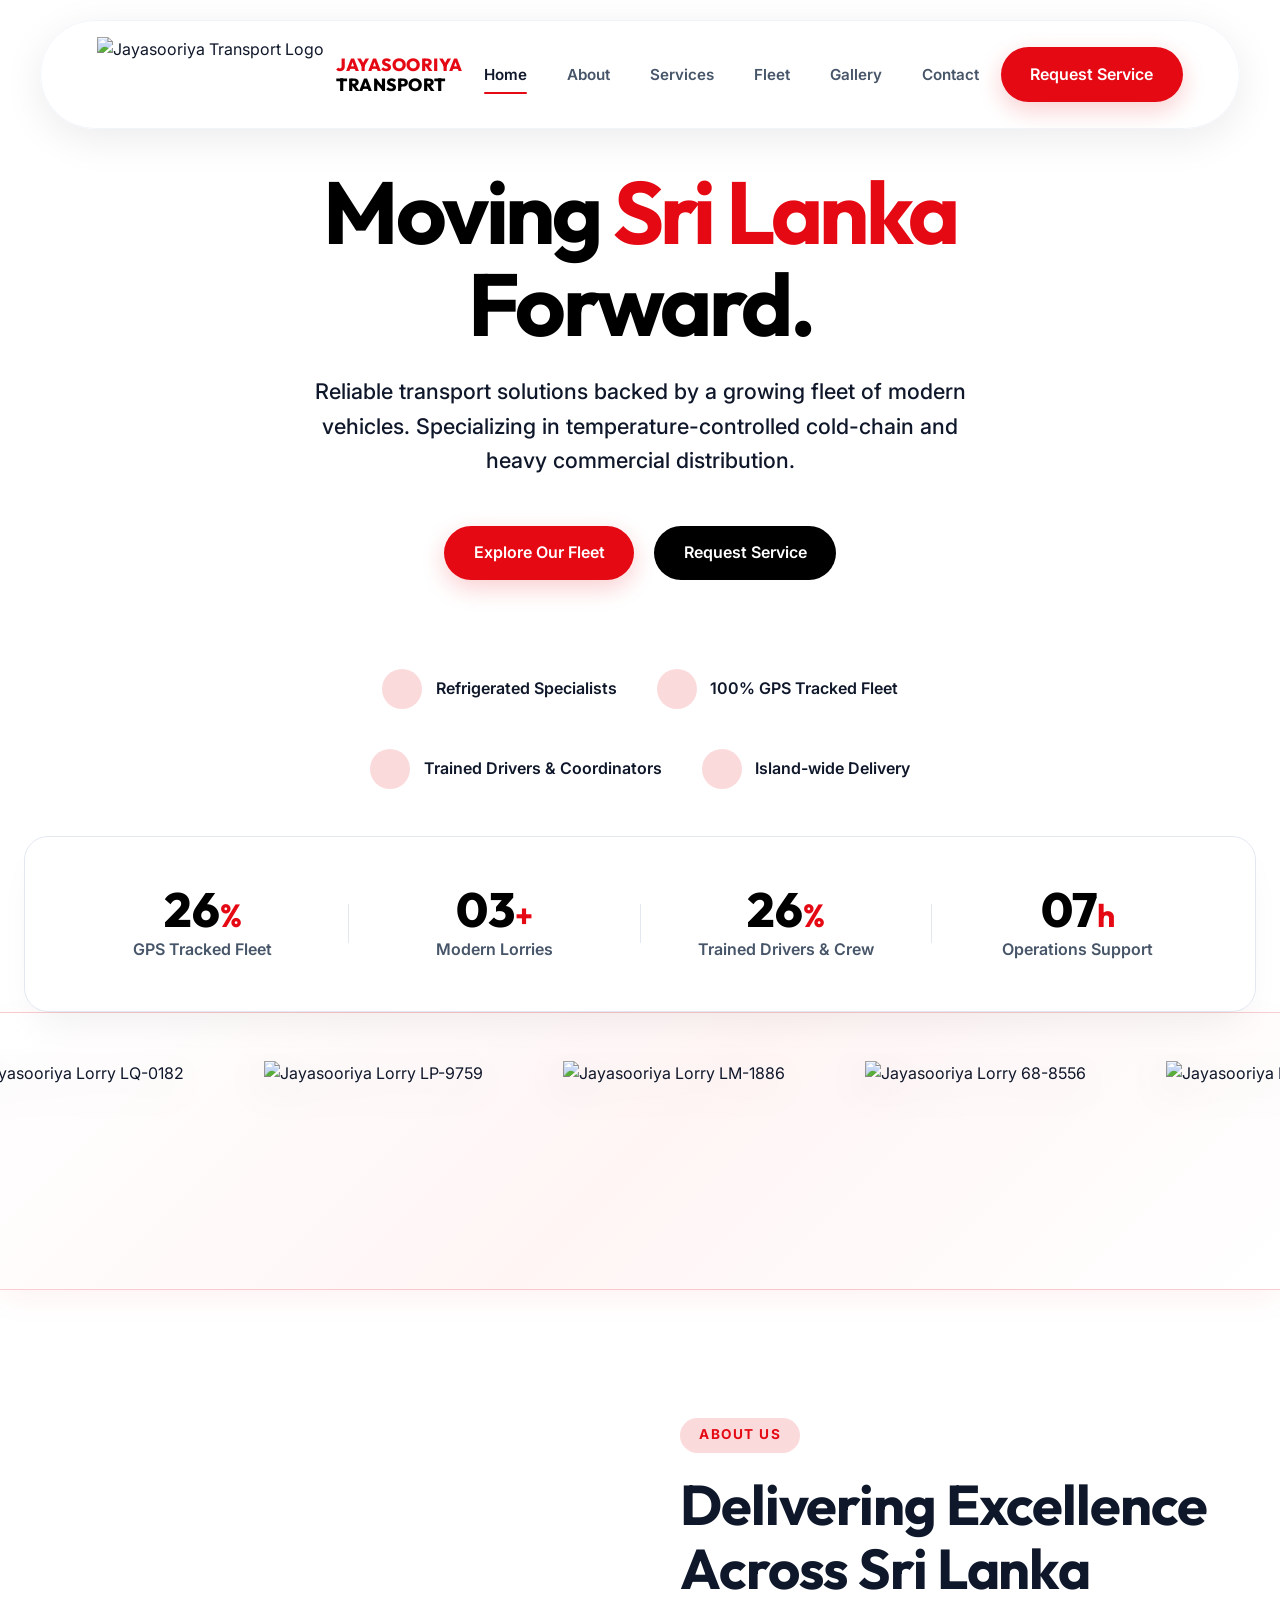
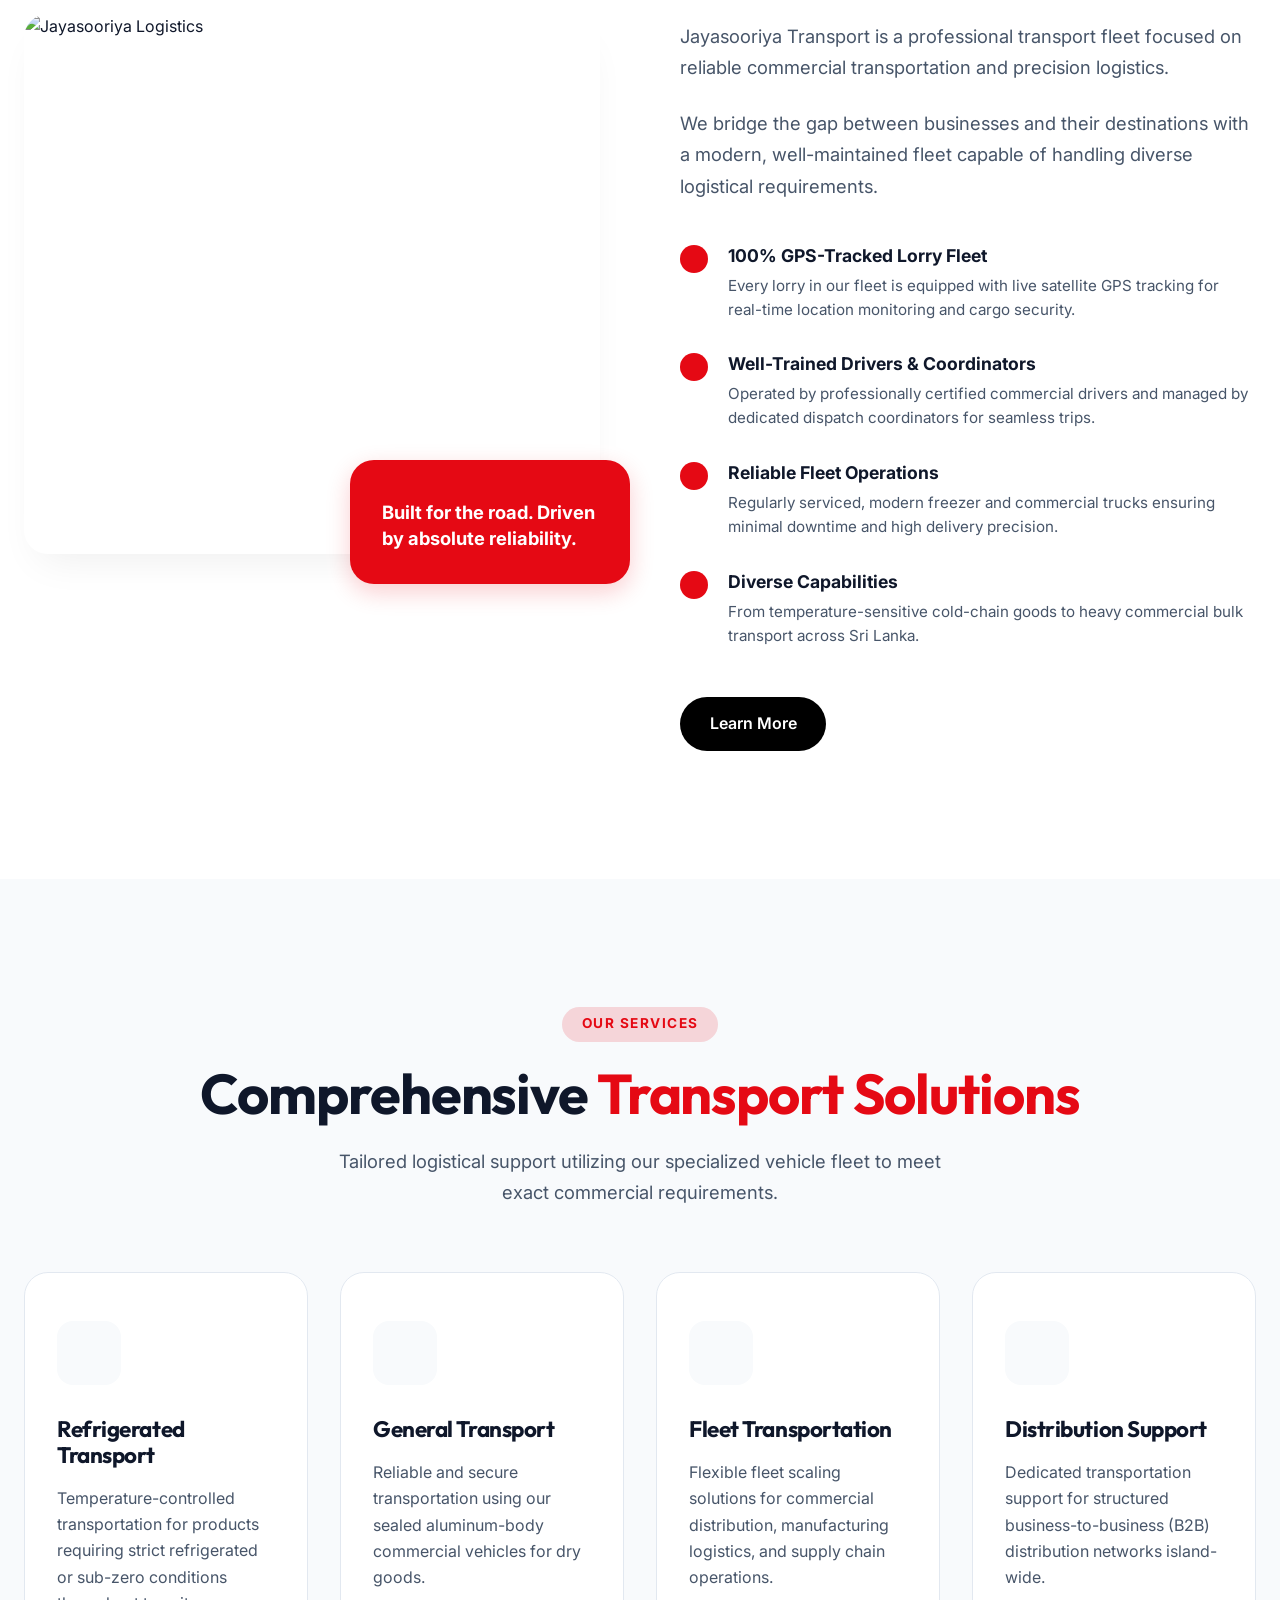
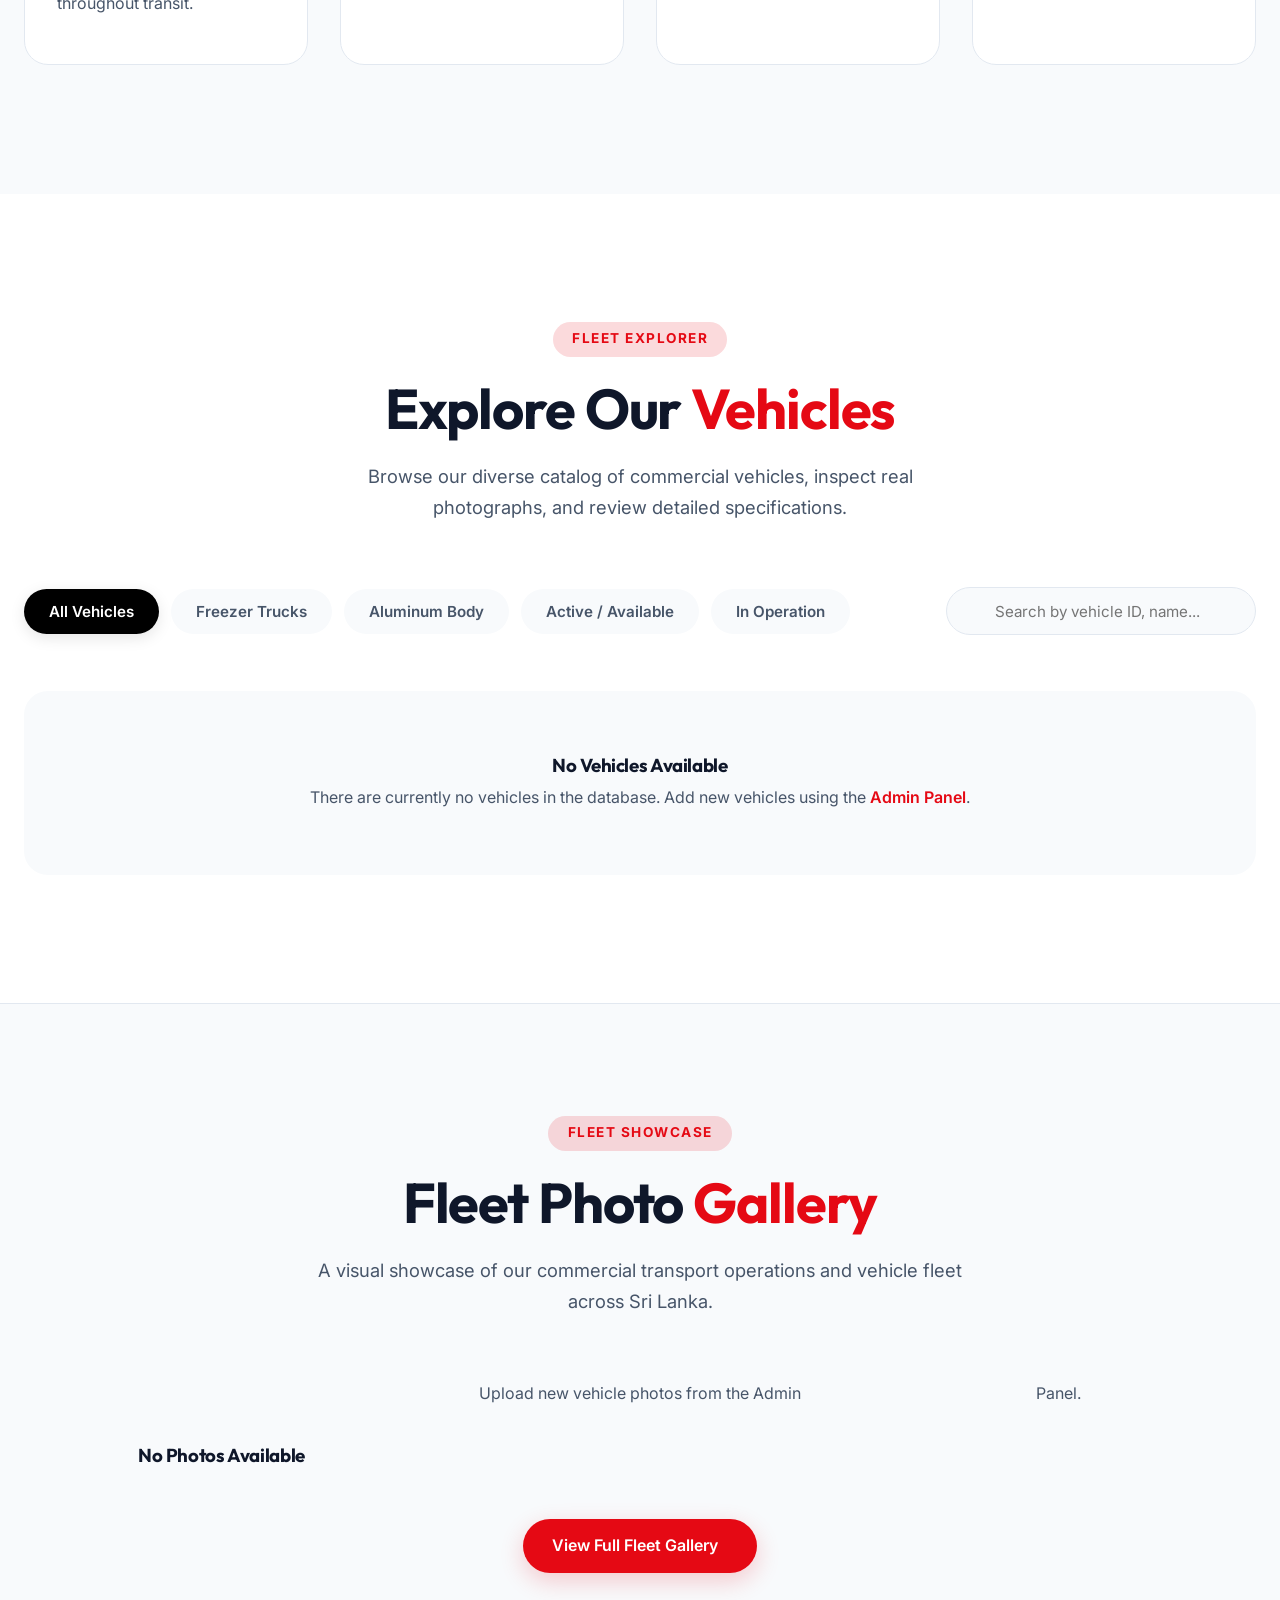
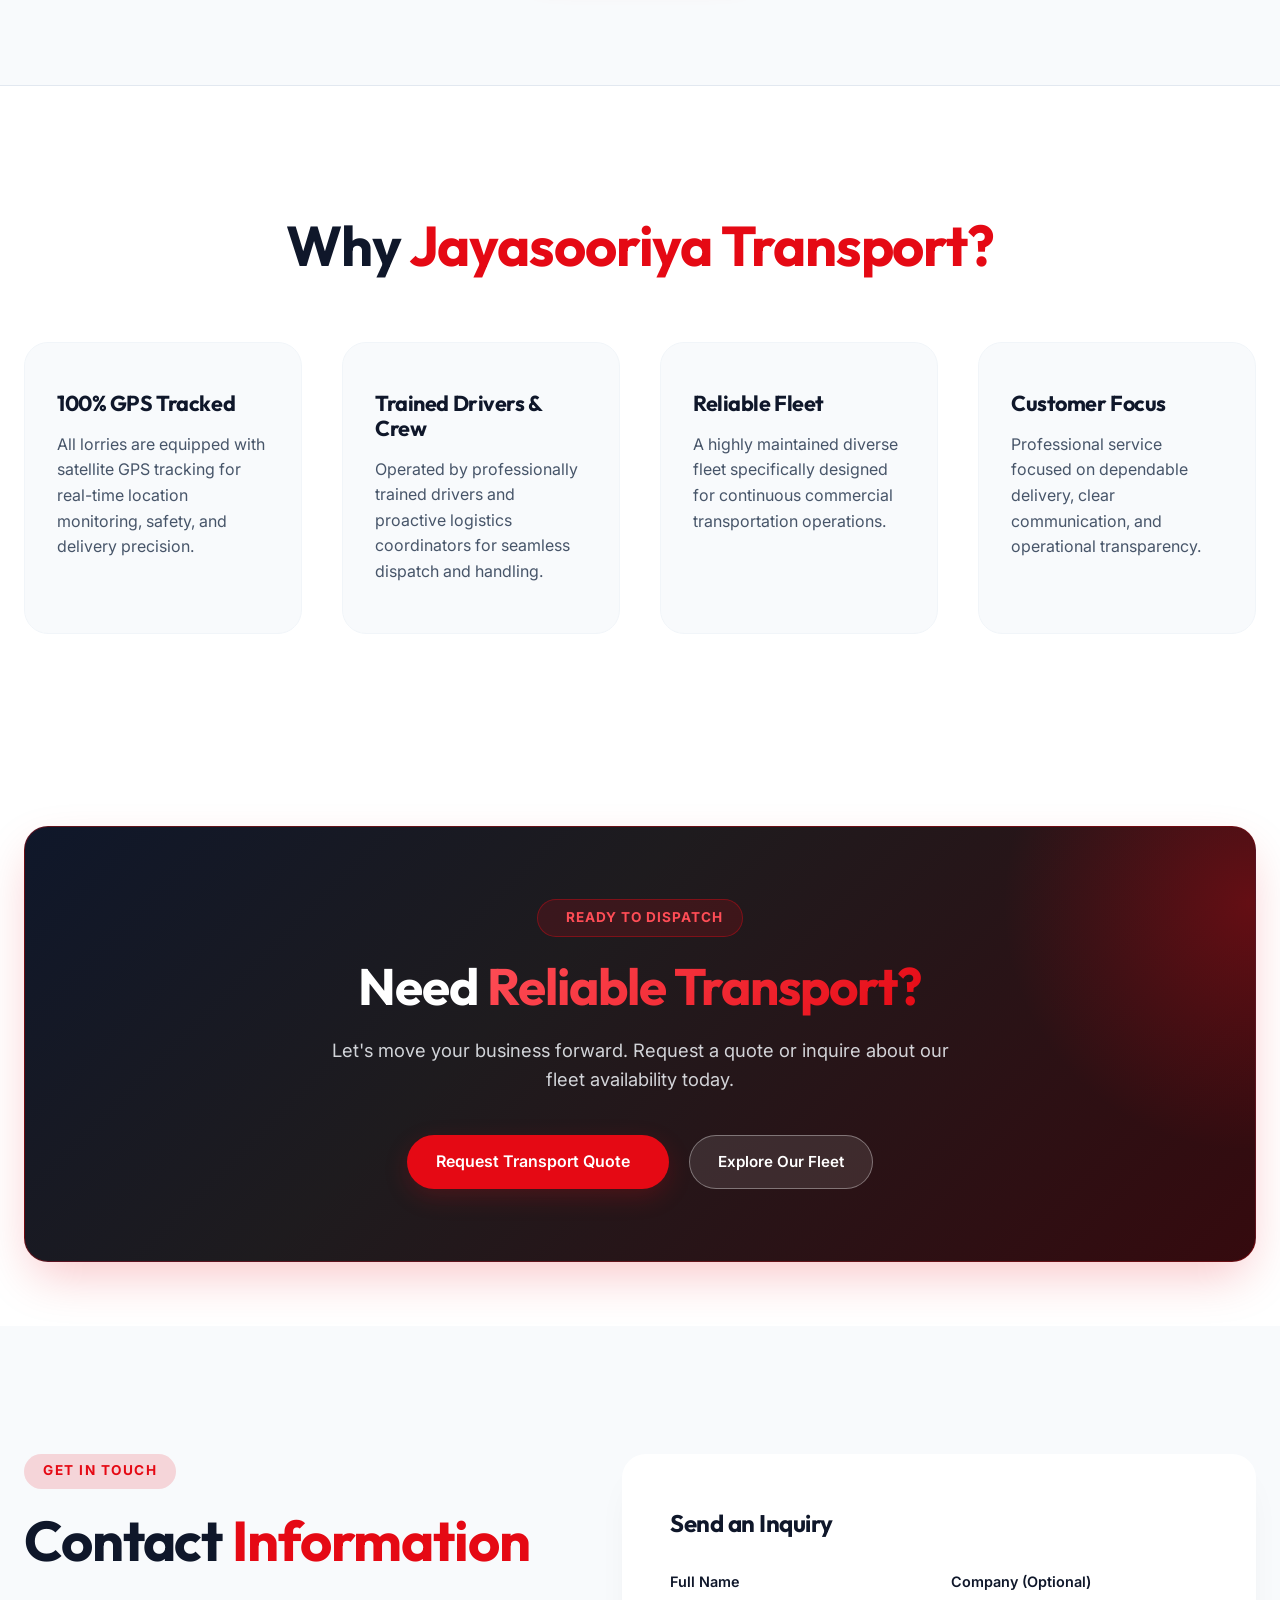
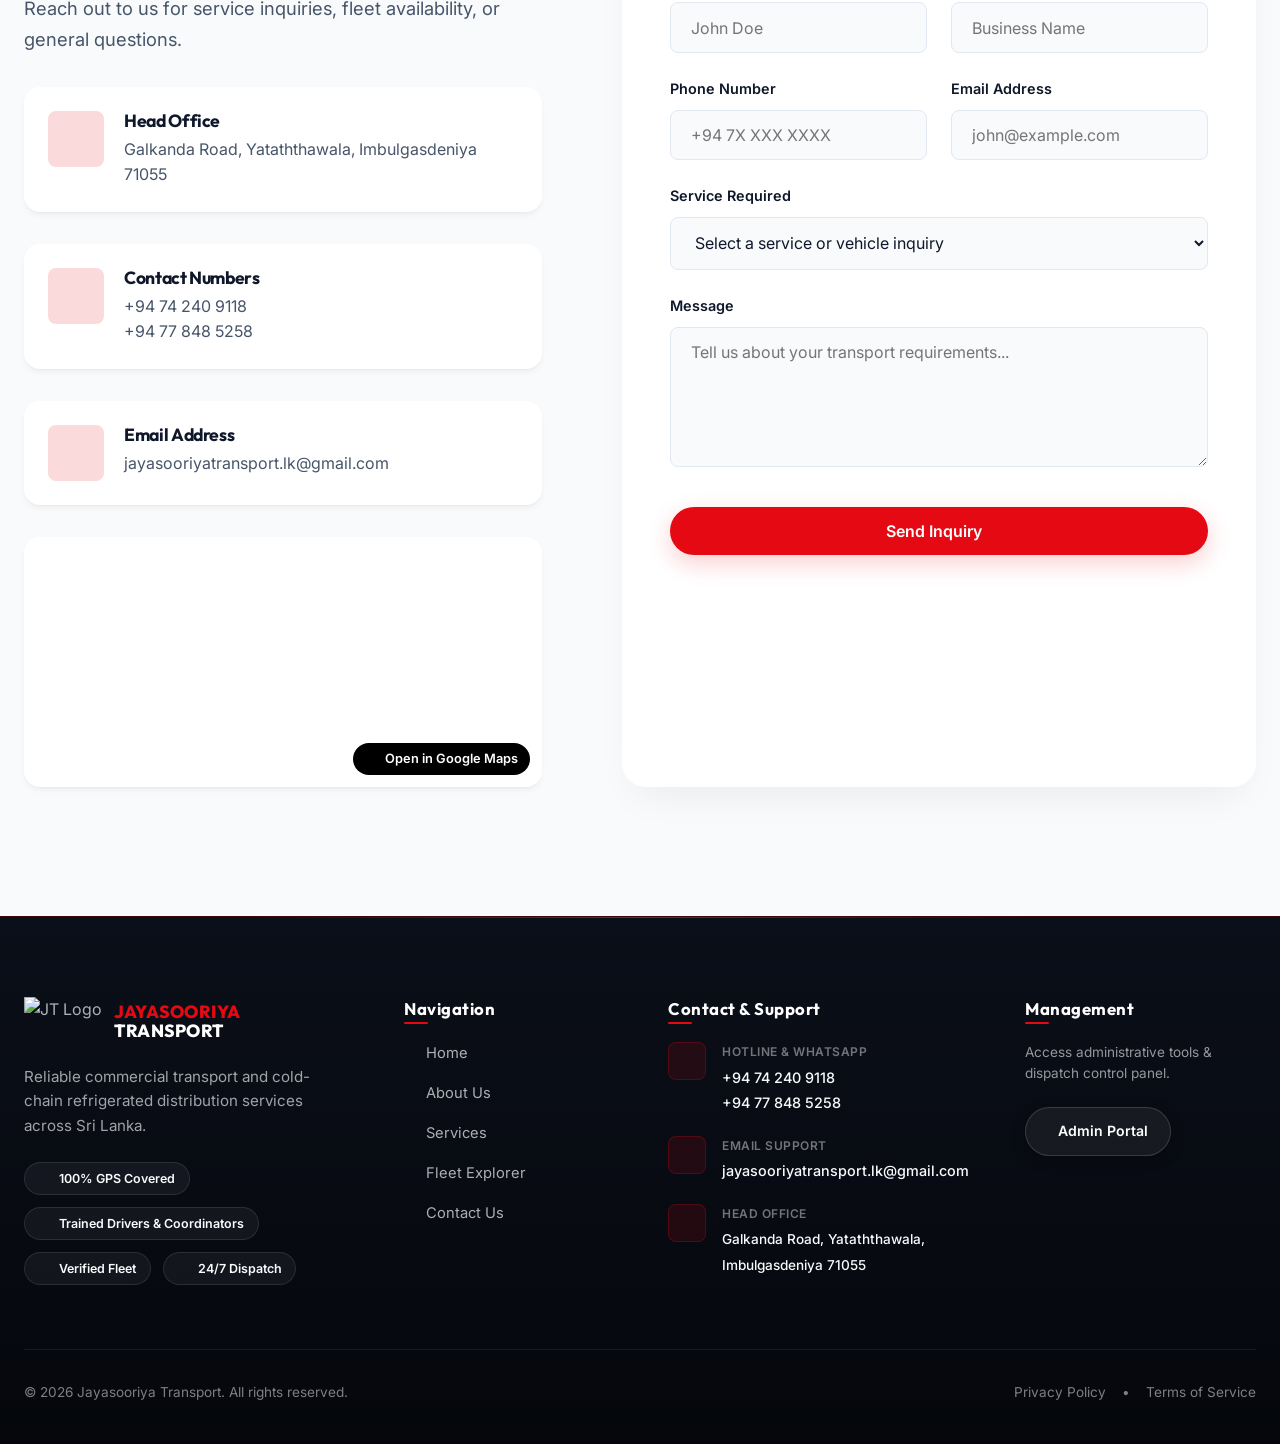
==== commit 626f9bc2: "New Gallery Added" ====
--- a/index.html
+++ b/index.html
@@ -29,6 +29,7 @@
                 <li><a href="#about" class="nav-link">About</a></li>
                 <li><a href="#services" class="nav-link">Services</a></li>
                 <li><a href="#fleet" class="nav-link">Fleet</a></li>
+                <li><a href="#gallery" class="nav-link">Gallery</a></li>
                 <li><a href="#contact" class="nav-link">Contact</a></li>
             </ul>
 
@@ -62,6 +63,7 @@
                 <li><a href="#about" class="drawer-link drawer-close-trigger">About Us</a></li>
                 <li><a href="#services" class="drawer-link drawer-close-trigger">Our Services</a></li>
                 <li><a href="#fleet" class="drawer-link drawer-close-trigger">Vehicle Fleet</a></li>
+                <li><a href="#gallery" class="drawer-link drawer-close-trigger">Fleet Gallery</a></li>
                 <li><a href="#contact" class="drawer-link drawer-close-trigger">Contact</a></li>
                 <li><a href="admin/index.html" class="drawer-link" style="color:var(--text-subtle); font-size:1rem; margin-top:2rem;">Admin Panel Demo</a></li>
             </ul>
@@ -269,6 +271,27 @@
             <!-- Fleet Grid -->
             <div class="fleet-grid" id="fleetGrid">
                 <!-- Vehicle Cards will be dynamically injected here by fleet.js -->
+            </div>
+        </div>
+    </section>
+
+    <!-- FLEET PHOTO GALLERY SECTION (HOMEPAGE PREVIEW) -->
+    <section class="gallery-section" id="gallery">
+        <div class="container">
+            <div class="section-header reveal reveal-up">
+                <div class="section-tag">Fleet Showcase</div>
+                <h2 class="section-heading">Fleet Photo <span class="text-gradient">Gallery</span></h2>
+                <p class="section-subtitle">A visual showcase of our commercial transport operations and vehicle fleet across Sri Lanka.</p>
+            </div>
+
+            <!-- Collage Preview Grid -->
+            <div class="collage-masonry reveal reveal-up" id="homeGalleryGrid" data-delay="150">
+                <!-- Injected dynamically by fleet.js -->
+            </div>
+
+            <!-- View More / Full Gallery Button -->
+            <div class="gallery-cta-wrap reveal reveal-up" data-delay="200" style="text-align: center; margin-top: 3rem;">
+                <a href="gallery.html" class="btn btn-primary btn-lg">View Full Fleet Gallery <i data-lucide="arrow-right"></i></a>
             </div>
         </div>
     </section>
--- a/css/style.css
+++ b/css/style.css
@@ -2359,4 +2359,121 @@
     }
 }
 
-
+/* ==========================================================================
+   FLEET PHOTO GALLERY COLLAGE STYLES (16:9, 9:16 PORTRAIT & 1:1 SQUARE)
+   ========================================================================== */
+.gallery-section {
+    padding: 7rem 0;
+    background: var(--surface);
+    border-top: 1px solid var(--border);
+    border-bottom: 1px solid var(--border);
+}
+
+.collage-masonry {
+    column-count: 3;
+    column-gap: 1.5rem;
+    width: 100%;
+}
+
+.collage-item {
+    break-inside: avoid;
+    margin-bottom: 1.5rem;
+    border-radius: var(--radius-md);
+    overflow: hidden;
+    position: relative;
+    box-shadow: var(--shadow-sm);
+    border: 1px solid var(--border);
+    transition: var(--transition-normal);
+    cursor: pointer;
+    background: #0F172A;
+    display: inline-block;
+    width: 100%;
+}
+
+.collage-item:hover {
+    transform: translateY(-6px);
+    box-shadow: var(--shadow-card);
+    border-color: rgba(229, 9, 20, 0.4);
+}
+
+.collage-img {
+    width: 100%;
+    height: auto;
+    display: block;
+    object-fit: cover;
+    transition: transform 0.6s cubic-bezier(0.16, 1, 0.3, 1);
+}
+
+.collage-item:hover .collage-img {
+    transform: scale(1.06);
+}
+
+.collage-hover-overlay {
+    position: absolute;
+    inset: 0;
+    background: rgba(15, 23, 42, 0.4);
+    backdrop-filter: blur(2px);
+    opacity: 0;
+    transition: opacity 0.3s ease;
+    display: flex;
+    align-items: center;
+    justify-content: center;
+}
+
+.collage-item:hover .collage-hover-overlay {
+    opacity: 1;
+}
+
+.collage-zoom-icon {
+    width: 52px;
+    height: 52px;
+    border-radius: 50%;
+    background: var(--primary);
+    color: #FFF;
+    display: flex;
+    align-items: center;
+    justify-content: center;
+    font-size: 1.25rem;
+    box-shadow: var(--shadow-glow);
+    transform: scale(0.8);
+    transition: transform 0.3s ease;
+}
+
+.collage-item:hover .collage-zoom-icon {
+    transform: scale(1);
+}
+
+@media (max-width: 992px) {
+    .collage-masonry {
+        column-count: 2;
+        column-gap: 1.25rem;
+    }
+}
+
+@media (max-width: 576px) {
+    .gallery-section {
+        padding: 4rem 0;
+    }
+    .collage-masonry {
+        column-count: 1;
+    }
+    .collage-item {
+        margin-bottom: 1.25rem;
+    }
+    .collage-hover-overlay {
+        opacity: 1;
+        background: linear-gradient(to top, rgba(15, 23, 42, 0.5) 0%, rgba(0,0,0,0) 60%);
+        align-items: flex-end;
+        justify-content: flex-end;
+        padding: 1rem;
+    }
+    .collage-zoom-icon {
+        width: 38px;
+        height: 38px;
+        font-size: 1rem;
+        transform: scale(1);
+    }
+}
+
+
+
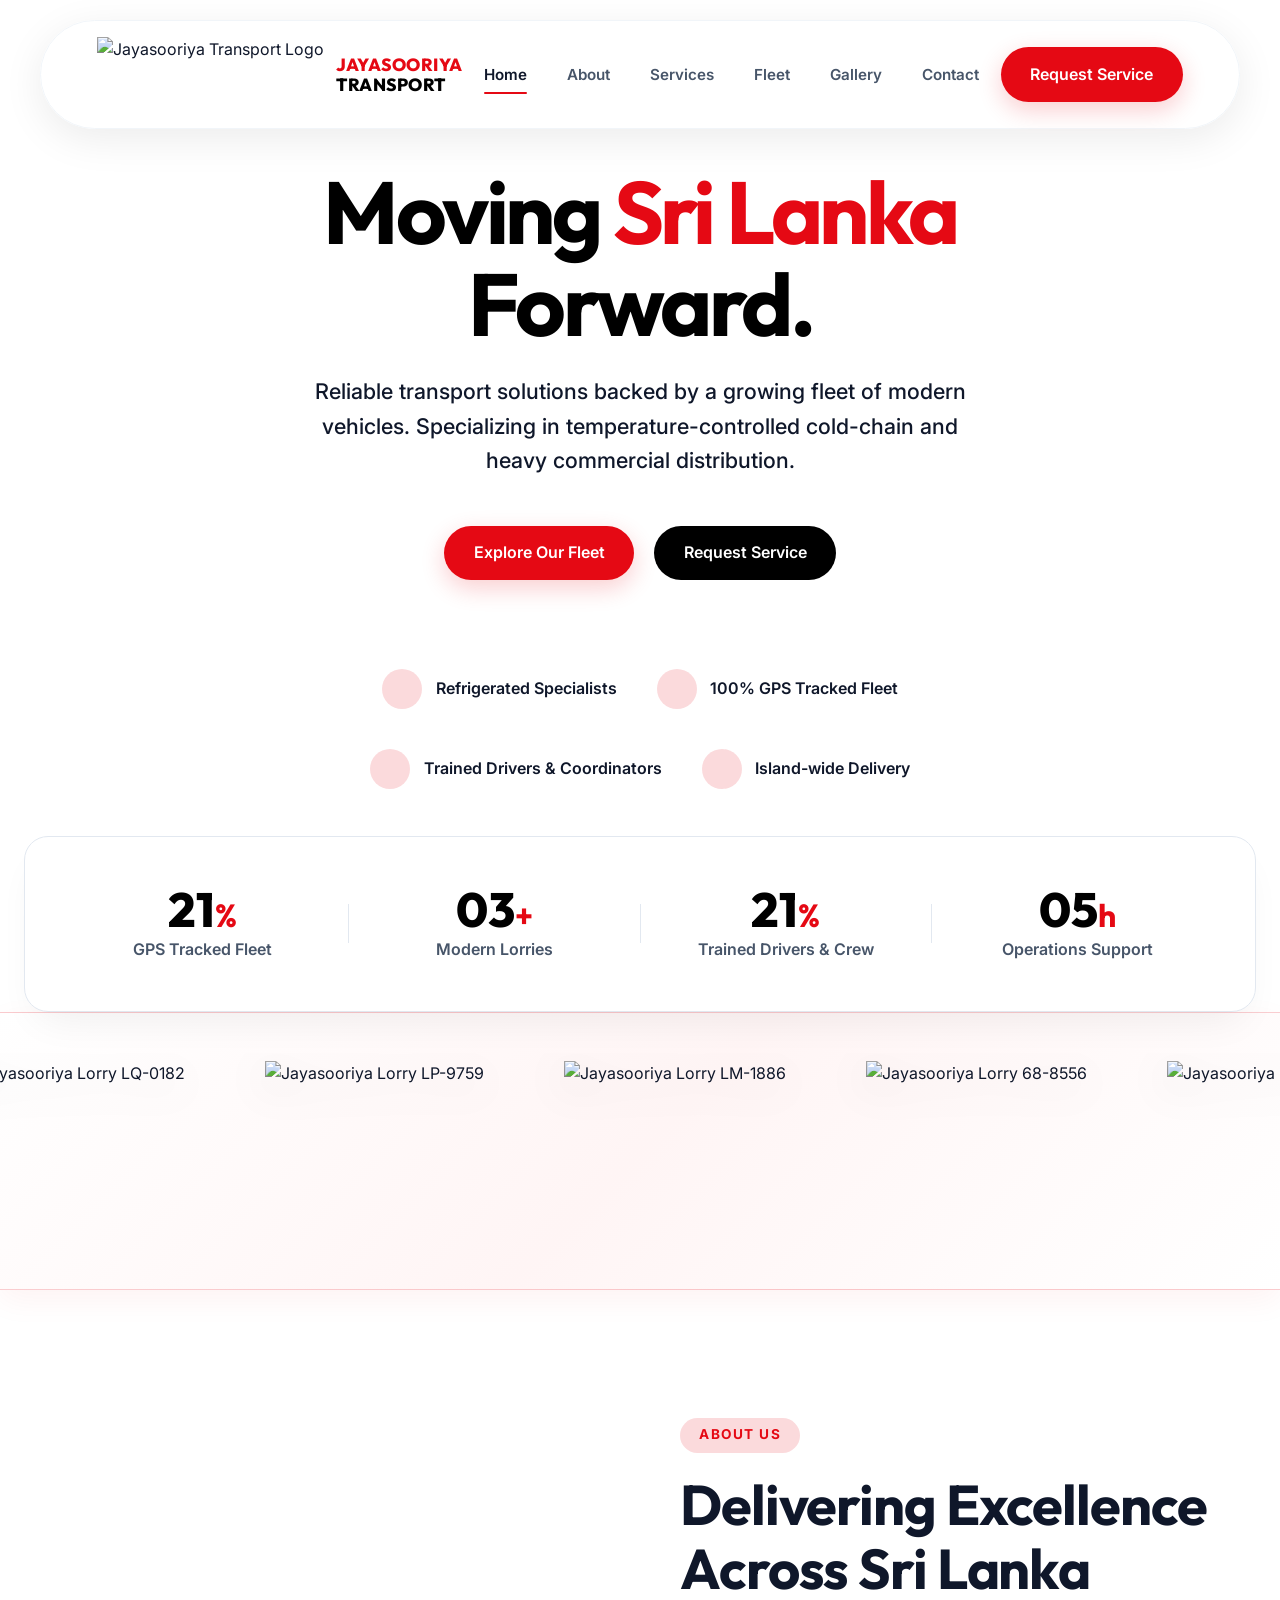
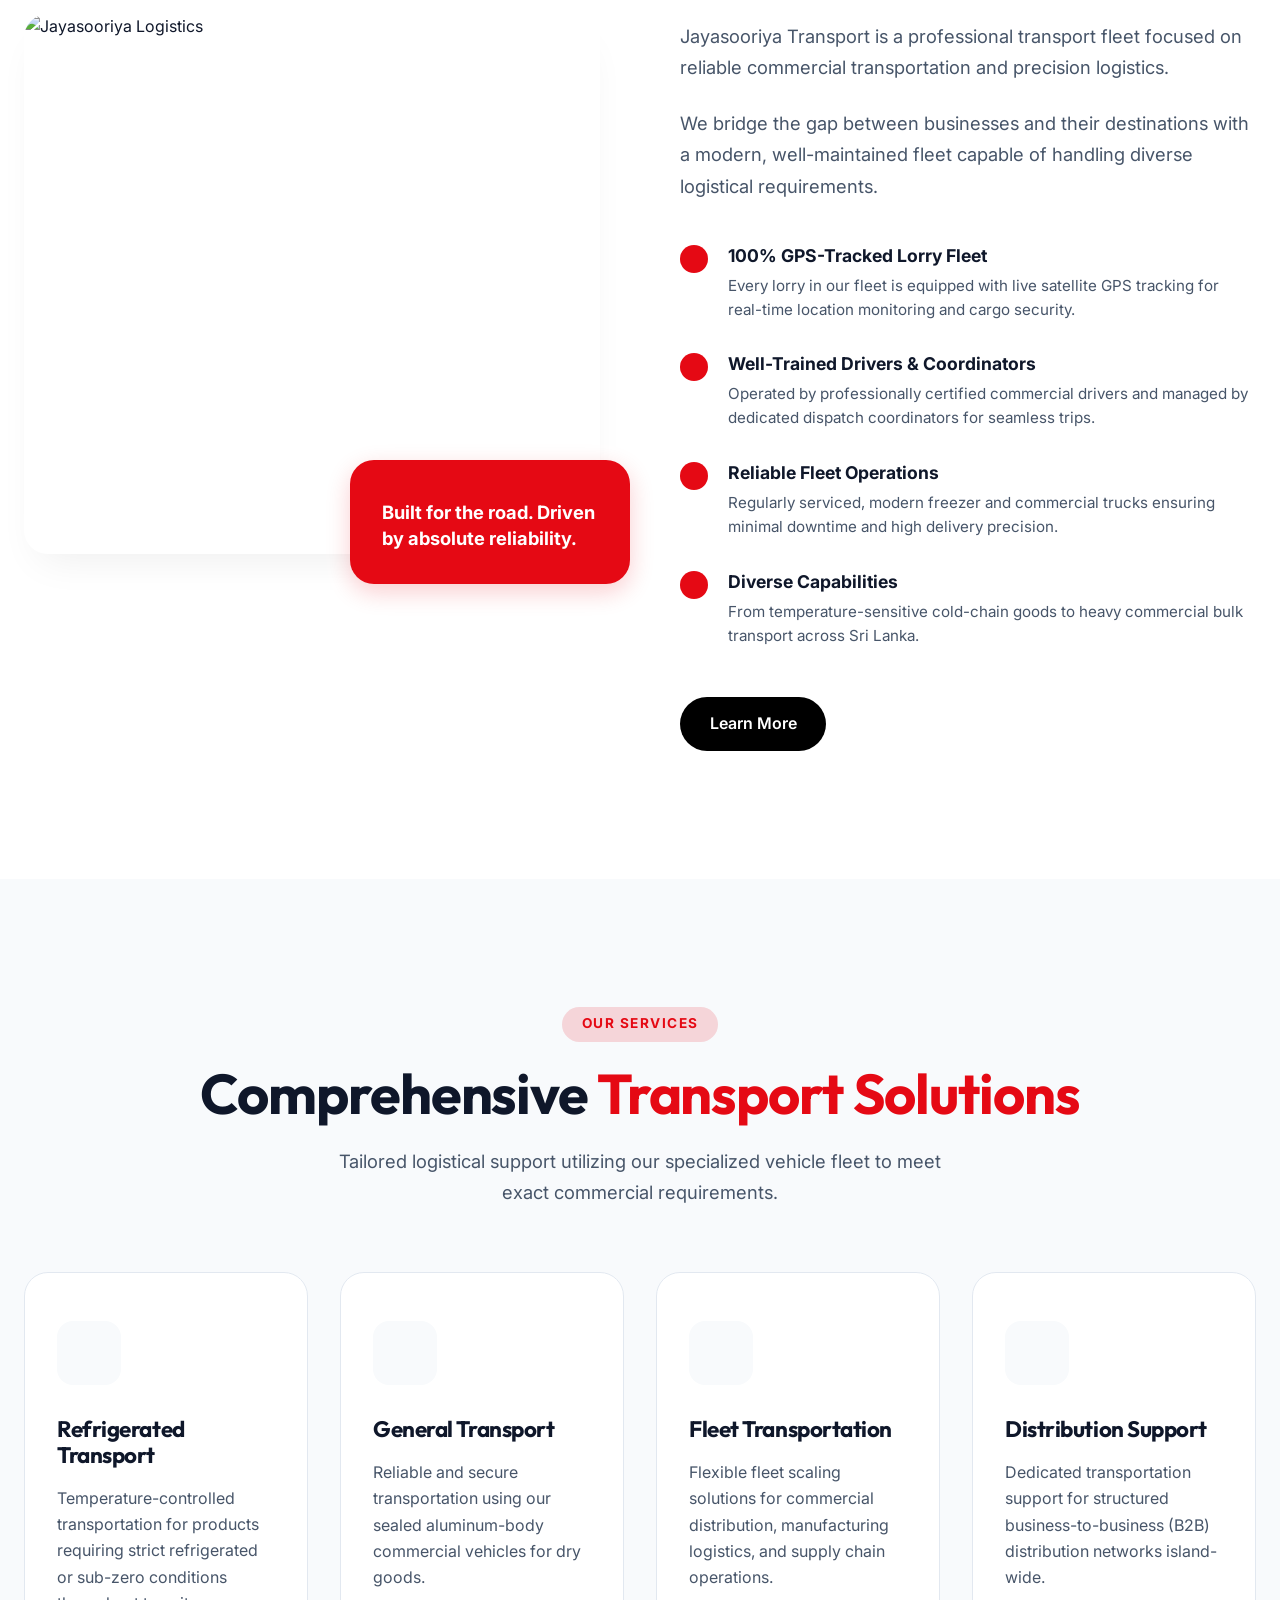
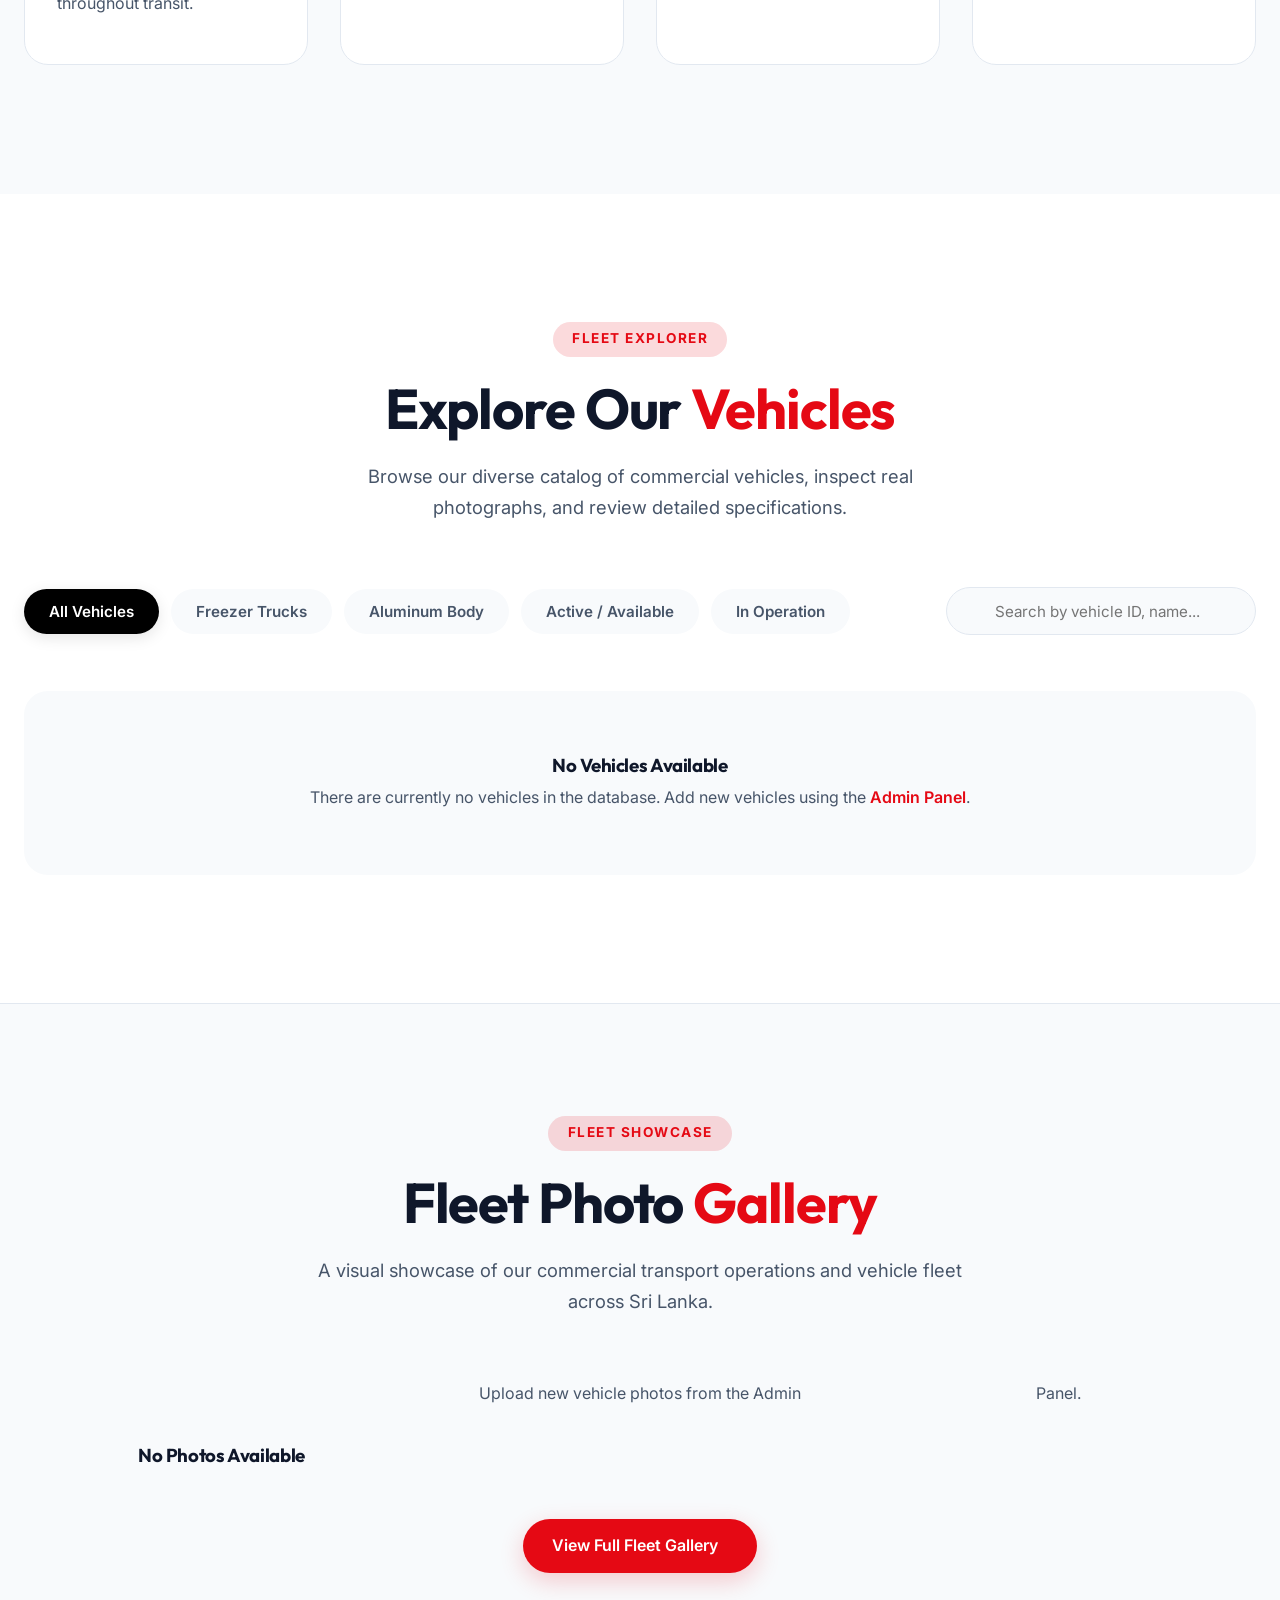
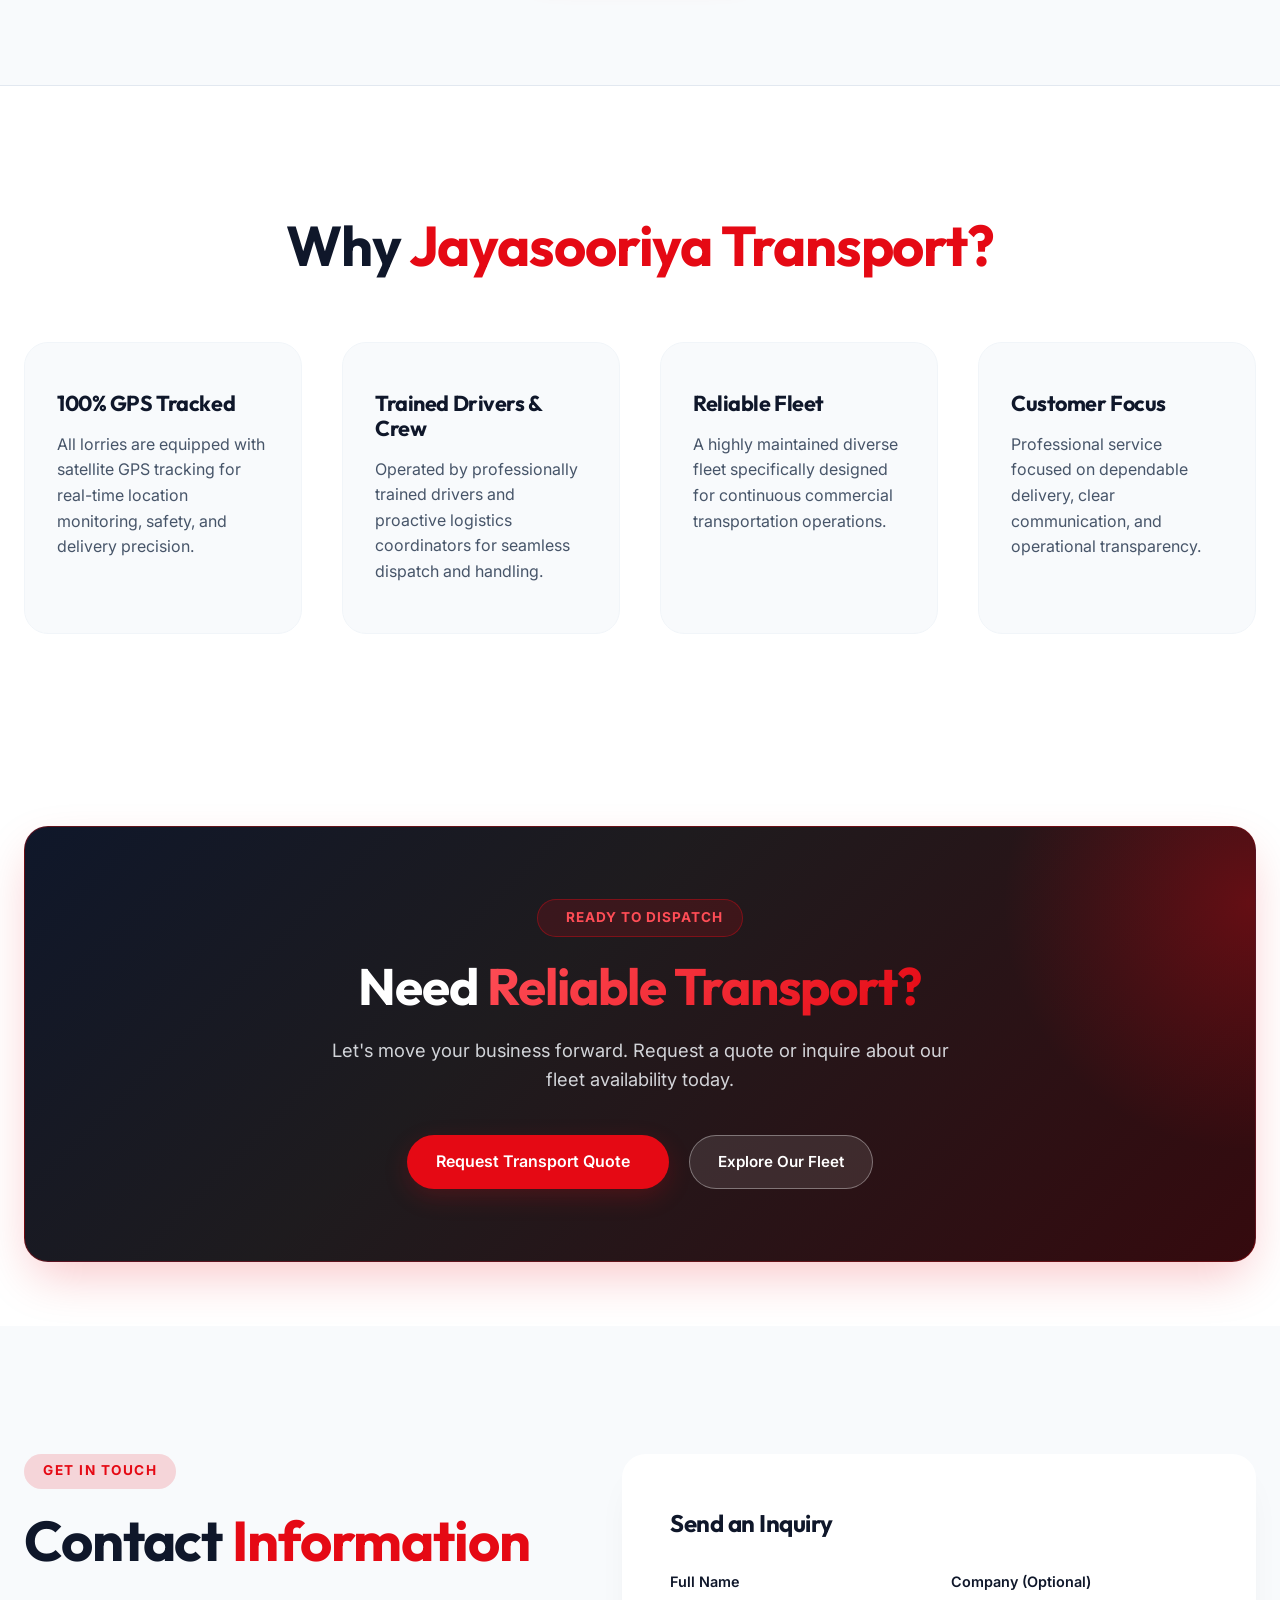
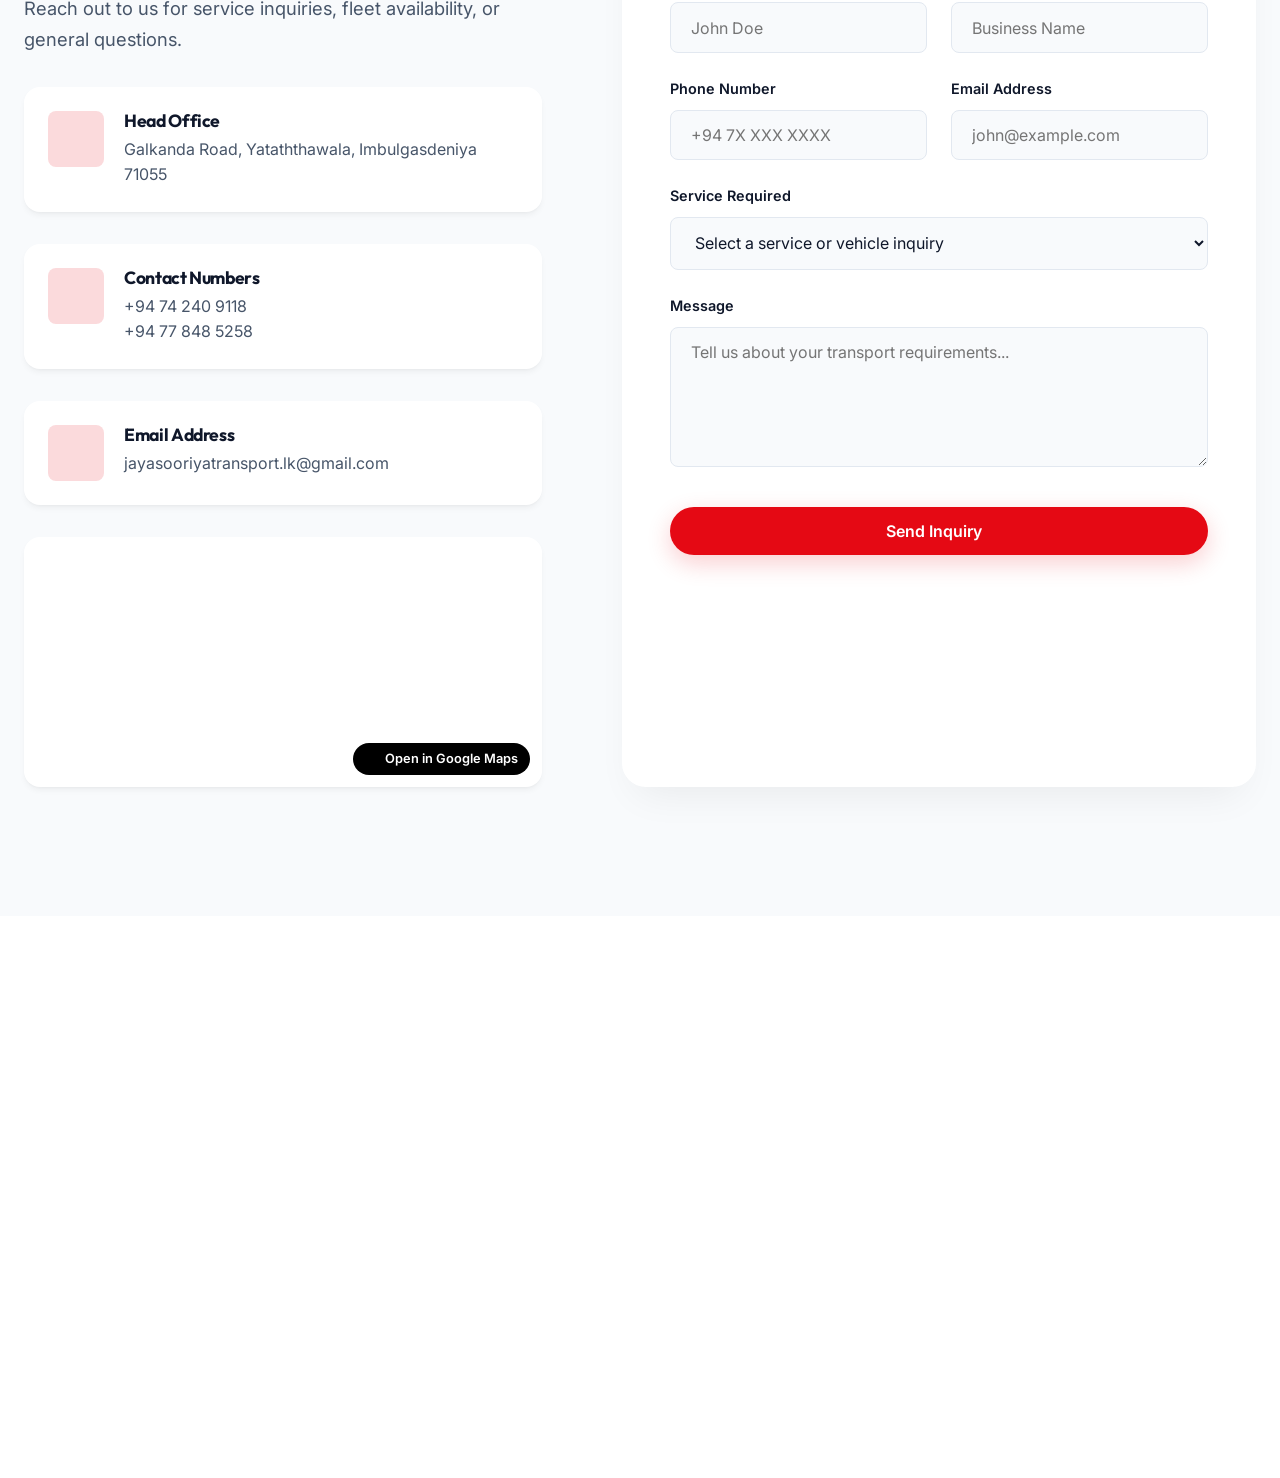
==== commit ac46f21b: "fix: add Netlify serverless DB proxy, fix ReferenceError, silence config.js 404" ====
--- a/index.html
+++ b/index.html
@@ -5,6 +5,11 @@
     <meta name="viewport" content="width=device-width, initial-scale=1.0">
     <title>Jayasooriya Transport | Transport & Logistics Sri Lanka</title>
     <meta name="description" content="Professional transport and logistics company in Sri Lanka, specializing in refrigerated freezer trucks and aluminum-body commercial transportation.">
+
+    <!-- Favicon / Web Icon -->
+    <link rel="icon" type="image/png" href="https://i.postimg.cc/vHqSfWQH/Site-Logo.png">
+    <link rel="apple-touch-icon" href="https://i.postimg.cc/vHqSfWQH/Site-Logo.png">
+    <meta name="theme-color" content="#E50914">
     
     <link rel="stylesheet" href="css/style.css">
     
@@ -573,7 +578,11 @@
     </div>
 
     <!-- Scripts -->
-    <script src="js/config.js"></script>
+    <script>
+        // config.js is git-ignored (local dev only). On Netlify, the DB proxy handles credentials.
+        // This prevents a console 404 error on production.
+    </script>
+    <script src="js/config.js" onerror="console.info('config.js not found — using Netlify DB proxy.')"></script>
     <script src="js/neon-db.js"></script>
     <script src="js/fleet-data.js"></script>
     <script src="js/fleet.js"></script>
--- a/css/style.css
+++ b/css/style.css
@@ -1716,7 +1716,7 @@
     }
 
     .container {
-        padding: 0 1rem;
+        padding: 0 1.25rem;
     }
 
     /* ===== NAVBAR ===== */
@@ -1741,12 +1741,14 @@
 
     /* ===== HERO SECTION ===== */
     .hero-video {
-        padding: 7rem 0 3rem 0;
+        padding: 7rem 0 3.5rem 0;
         min-height: auto;
     }
     .hero-content-center {
         max-width: 100%;
-        padding: 0 1rem;
+        padding: 0 1.25rem;
+        text-align: center;
+        align-items: center;
     }
     .section-tag {
         font-size: 0.75rem;
@@ -1755,44 +1757,56 @@
     .hero-title {
         font-size: 2.2rem;
         word-break: break-word;
+        text-align: center;
     }
     .hero-text {
         font-size: 1rem;
         margin-bottom: 2rem;
-        padding: 0 0.5rem;
+        text-align: center;
+        padding: 0;
     }
     .hero-cta {
         flex-direction: column;
         width: 100%;
-        padding: 0 1rem;
-        gap: 0.75rem;
-        margin-bottom: 2rem;
+        padding: 0;
+        gap: 0.85rem;
+        margin-bottom: 2.5rem;
+        align-items: center;
     }
     .hero-cta .btn {
         width: 100%;
+        max-width: 340px;
         justify-content: center;
     }
+    /* ===== HERO HIGHLIGHTS — centered items ===== */
     .hero-highlights {
         flex-direction: column;
-        gap: 1rem;
-        padding: 1.25rem;
-        border-radius: 16px;
-        width: calc(100% - 2rem);
-        margin: 0 1rem;
-        align-items: flex-start;
+        gap: 0.9rem;
+        padding: 1.5rem 1.25rem;
+        border-radius: 20px;
+        width: 100%;
+        margin: 0;
+        align-items: center;
     }
     .highlight-item {
-        font-size: 0.9rem;
+        font-size: 0.95rem;
+        width: 100%;
+        justify-content: center;
+        text-align: center;
     }
 
     /* ===== STATS BAR ===== */
     .hero-stats-bar {
-        margin-top: 1.5rem;
+        margin-top: 2rem;
     }
     .stats-card-container {
         grid-template-columns: repeat(2, 1fr);
-        gap: 1.25rem;
-        padding: 1.5rem;
+        gap: 1rem;
+        padding: 1.5rem 1.25rem;
+        border-radius: var(--radius-md);
+    }
+    .stat-item {
+        text-align: center;
     }
     .stat-number {
         font-size: 2rem;
@@ -1815,31 +1829,67 @@
     .cta-banner-section {
         padding: 2rem 0;
     }
+    /* ===== SECTION HEADERS — centered on mobile ===== */
+    .section-header {
+        text-align: center;
+        margin-bottom: 2.5rem;
+    }
+    .section-tag {
+        display: inline-flex;
+    }
     .section-heading {
         font-size: 1.75rem !important;
-        padding: 0 0.5rem;
+        text-align: center;
     }
     .section-subtitle {
         font-size: 1rem;
-        padding: 0 0.5rem;
+        text-align: center;
+        max-width: 100%;
+        margin: 0 auto;
     }
 
     /* ===== ABOUT SECTION ===== */
     .about-grid {
-        gap: 3rem;
+        gap: 2.5rem;
     }
     .about-main-img {
-        height: 280px;
+        height: 260px;
     }
     .about-experience-badge {
         position: relative;
         bottom: auto;
         right: auto;
         margin-top: -2rem;
-        margin-left: 1rem;
-        margin-right: 1rem;
-        max-width: none;
+        margin-left: auto;
+        margin-right: auto;
+        max-width: 90%;
         padding: 1.25rem;
+        text-align: center;
+    }
+    /* Center the about content column */
+    .about-content {
+        text-align: center;
+    }
+    .about-content .section-tag,
+    .about-content .section-heading,
+    .about-content .section-subtitle {
+        text-align: center;
+    }
+    /* Keep list items left-aligned for readability but centered as a group */
+    .about-content-list {
+        margin: 2rem 0 2.5rem 0;
+        text-align: left;
+    }
+    .about-list-item {
+        align-items: flex-start;
+    }
+    /* Center the CTA button */
+    .about-content > .btn {
+        display: flex;
+        width: 100%;
+        max-width: 280px;
+        margin: 0 auto;
+        justify-content: center;
     }
 
     /* ===== SERVICES ===== */
@@ -1848,14 +1898,16 @@
     }
     .service-card {
         padding: 2rem 1.5rem;
+        text-align: center;
+    }
+    .service-icon-box {
+        margin-left: auto;
+        margin-right: auto;
     }
 
     /* ===== FLEET ===== */
     .fleet-section {
         padding: 3rem 0;
-    }
-    .section-header {
-        margin-bottom: 2rem;
     }
     .fleet-controls {
         flex-direction: column;
@@ -1869,6 +1921,7 @@
         gap: 0.5rem;
         padding-bottom: 0.5rem;
         -webkit-overflow-scrolling: touch;
+        justify-content: flex-start;
     }
     .filter-btn {
         flex-shrink: 0;
@@ -1890,7 +1943,7 @@
         transform: none;
     }
     .vehicle-card-image-wrap {
-        height: 200px;
+        height: 210px;
     }
     .vehicle-card-body {
         padding: 1.25rem;
@@ -1902,6 +1955,7 @@
         gap: 0.5rem 1rem;
         margin-bottom: 1.25rem;
         padding-bottom: 1rem;
+        justify-content: center;
     }
     .spec-pill {
         font-size: 0.8rem;
@@ -1913,15 +1967,18 @@
     }
     .why-card {
         padding: 2rem 1.5rem;
+        text-align: center;
     }
 
     /* ===== CTA BANNER ===== */
     .cta-box {
         padding: 3rem 1.5rem;
-        border-radius: 16px;
+        border-radius: 20px;
+        text-align: center;
+        align-items: center;
     }
     .cta-title {
-        font-size: 1.75rem;
+        font-size: 1.85rem;
     }
     .cta-desc {
         font-size: 1rem;
@@ -1929,38 +1986,138 @@
     .cta-buttons {
         flex-direction: column;
         width: 100%;
+        align-items: center;
     }
     .cta-buttons .btn {
         width: 100%;
+        max-width: 340px;
+        justify-content: center;
     }
 
     /* ===== CONTACT ===== */
     .contact-grid {
         gap: 2.5rem;
     }
+    /* Center contact info panel heading */
+    .contact-info-panel > .reveal {
+        text-align: center;
+    }
+    .contact-info-panel .section-tag,
+    .contact-info-panel .section-heading,
+    .contact-info-panel .section-subtitle {
+        text-align: center;
+    }
     .contact-form-card {
         padding: 2rem 1.25rem;
-        border-radius: 16px;
+        border-radius: 20px;
+    }
+    .contact-form-card h3 {
+        text-align: center;
     }
     .form-group-row {
         grid-template-columns: 1fr;
     }
     .info-card {
-        padding: 1rem;
+        padding: 1.5rem 1.25rem;
+        flex-direction: column;
+        align-items: center;
+        text-align: center;
+    }
+    .info-icon {
+        flex-shrink: 0;
+    }
+    .info-details {
+        text-align: center;
+    }
+    .info-details h4 {
+        text-align: center;
+    }
+    .info-details p,
+    .info-details a {
+        text-align: center;
+    }
+    .map-placeholder-box {
+        height: 220px;
+    }
+
+    /* ===== GALLERY SECTION ===== */
+    .gallery-section {
+        padding: 4rem 0;
+    }
+    .gallery-cta-wrap {
+        text-align: center;
+    }
+    .gallery-cta-wrap .btn {
+        width: 100%;
+        max-width: 340px;
+        justify-content: center;
     }
 
     /* ===== FOOTER ===== */
     .footer {
-        padding: 3rem 0 2rem 0;
+        padding: 3.5rem 0 2rem 0;
     }
     .footer-grid {
         grid-template-columns: 1fr;
         gap: 2.5rem;
+        text-align: center;
+    }
+    /* Center brand logo in footer */
+    .footer-brand .brand-logo {
+        justify-content: center;
+    }
+    .footer-brand-desc {
+        text-align: center;
+        max-width: 100%;
+    }
+    .footer-badges {
+        justify-content: center;
+    }
+    /* Center footer titles and links */
+    .footer-title {
+        display: block;
+        text-align: center;
+    }
+    .footer-title::after {
+        left: 50%;
+        transform: translateX(-50%);
+    }
+    .footer-links {
+        align-items: center;
+    }
+    .footer-links a:hover {
+        transform: none;
+    }
+    .footer-contact-list {
+        align-items: center;
+    }
+    .footer-contact-item {
+        flex-direction: column;
+        align-items: center;
+        text-align: center;
+        gap: 0.75rem;
+    }
+    .footer-contact-label {
+        text-align: center;
+    }
+    .footer-contact-val {
+        text-align: center;
+    }
+    /* Center admin button */
+    .footer-grid > div:last-child {
+        display: flex;
+        flex-direction: column;
+        align-items: center;
+        text-align: center;
     }
     .footer-bottom {
         flex-direction: column;
         gap: 1rem;
         text-align: center;
+        align-items: center;
+    }
+    .footer-bottom-links {
+        justify-content: center;
     }
 
     /* ===== VEHICLE DETAIL MODAL — FULL MOBILE OVERHAUL ===== */
@@ -1999,7 +2156,7 @@
         background: var(--bg-light);
     }
     .main-image-container {
-        height: 240px;
+        height: 250px;
         border-radius: 0;
         box-shadow: none;
     }
@@ -2030,7 +2187,7 @@
 
     /* Info side */
     .modal-info-side {
-        padding: 1.25rem 1.25rem 2rem 1.25rem;
+        padding: 1.5rem 1.25rem 2rem 1.25rem;
     }
     .modal-header-meta {
         flex-wrap: wrap;
@@ -2042,13 +2199,13 @@
         padding: 0.3rem 0.75rem;
     }
     .modal-vehicle-title {
-        font-size: 1.35rem;
+        font-size: 1.4rem;
         margin-bottom: 0.75rem;
     }
     .modal-vehicle-desc {
-        font-size: 0.9rem;
+        font-size: 0.92rem;
         margin-bottom: 1.5rem;
-        line-height: 1.6;
+        line-height: 1.65;
     }
     .specs-grid-title {
         font-size: 1rem;
@@ -2120,7 +2277,16 @@
         font-size: 1.85rem;
     }
     .stats-card-container {
-        grid-template-columns: 1fr;
+        grid-template-columns: 1fr 1fr;
+        gap: 0.75rem;
+        padding: 1.25rem 1rem;
+    }
+    .stat-number {
+        font-size: 1.75rem;
+    }
+    .cta-buttons .btn,
+    .hero-cta .btn {
+        max-width: 100%;
     }
 }
 
